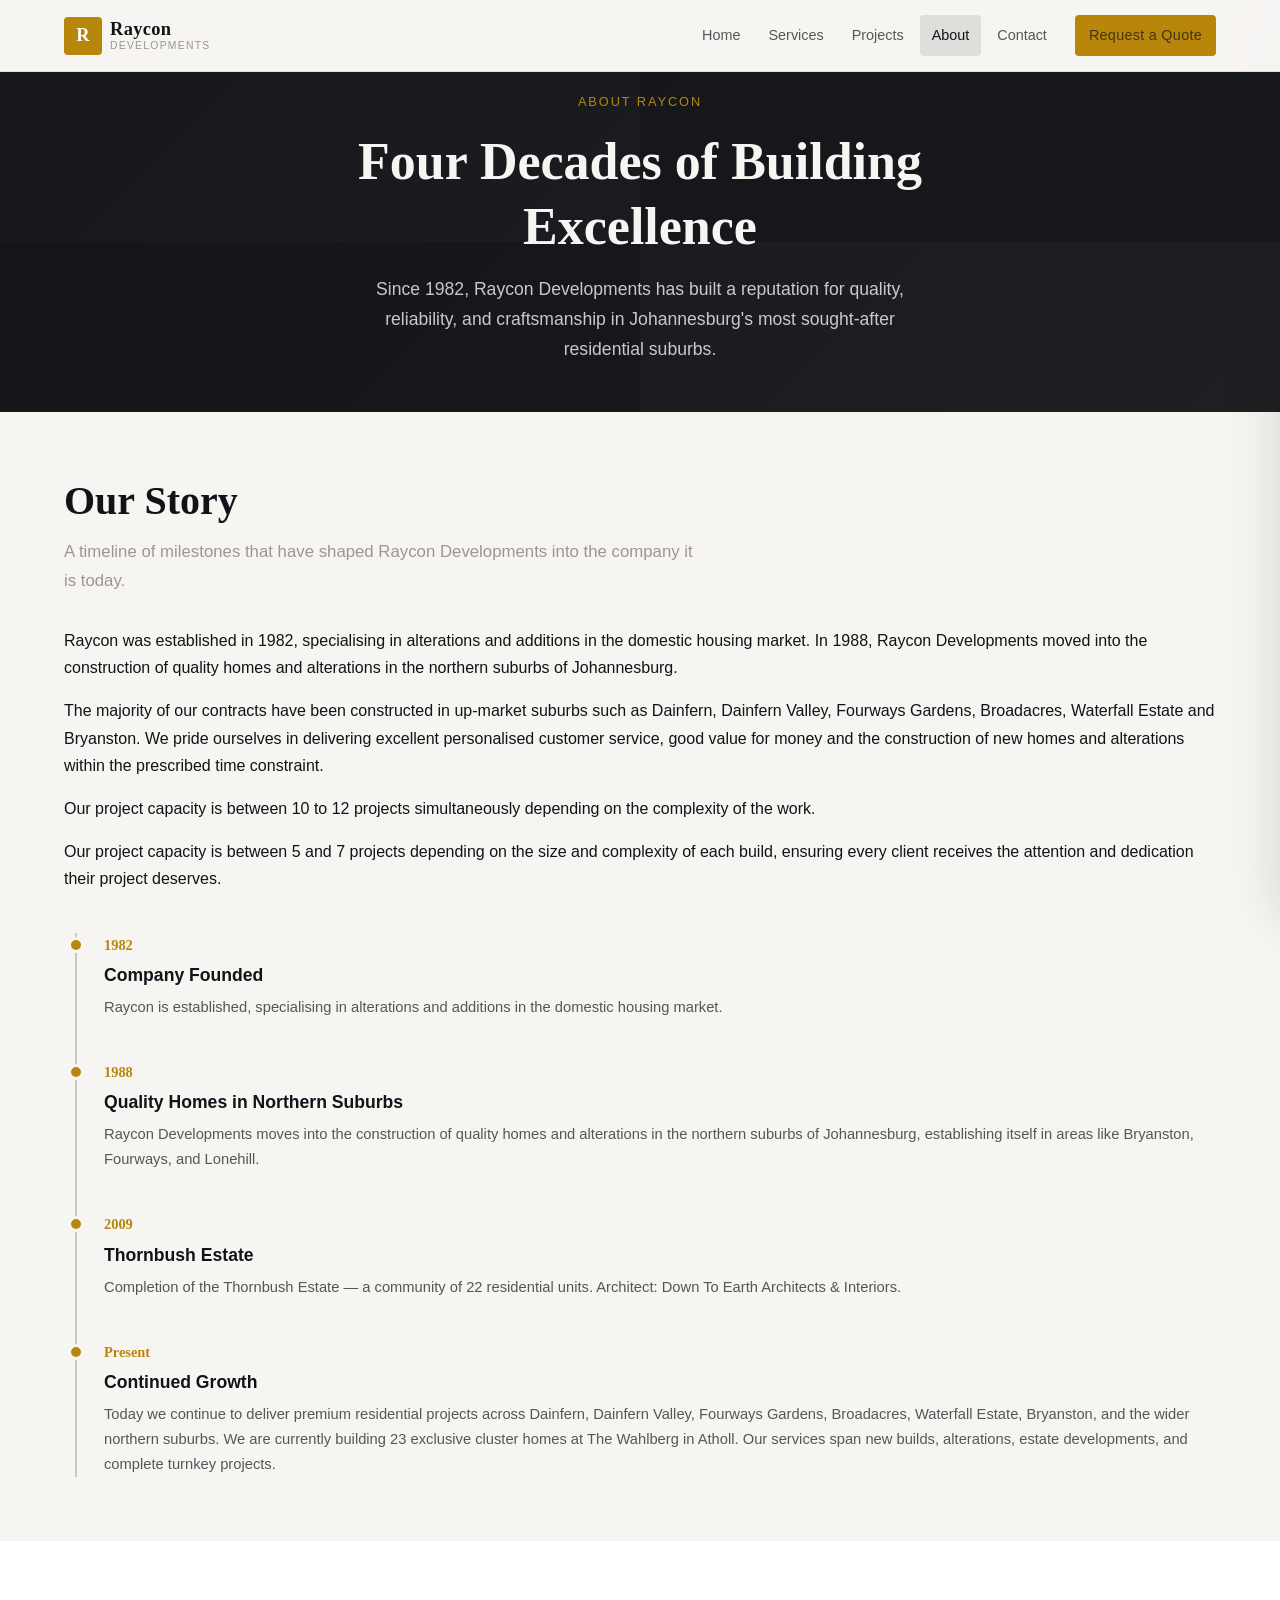
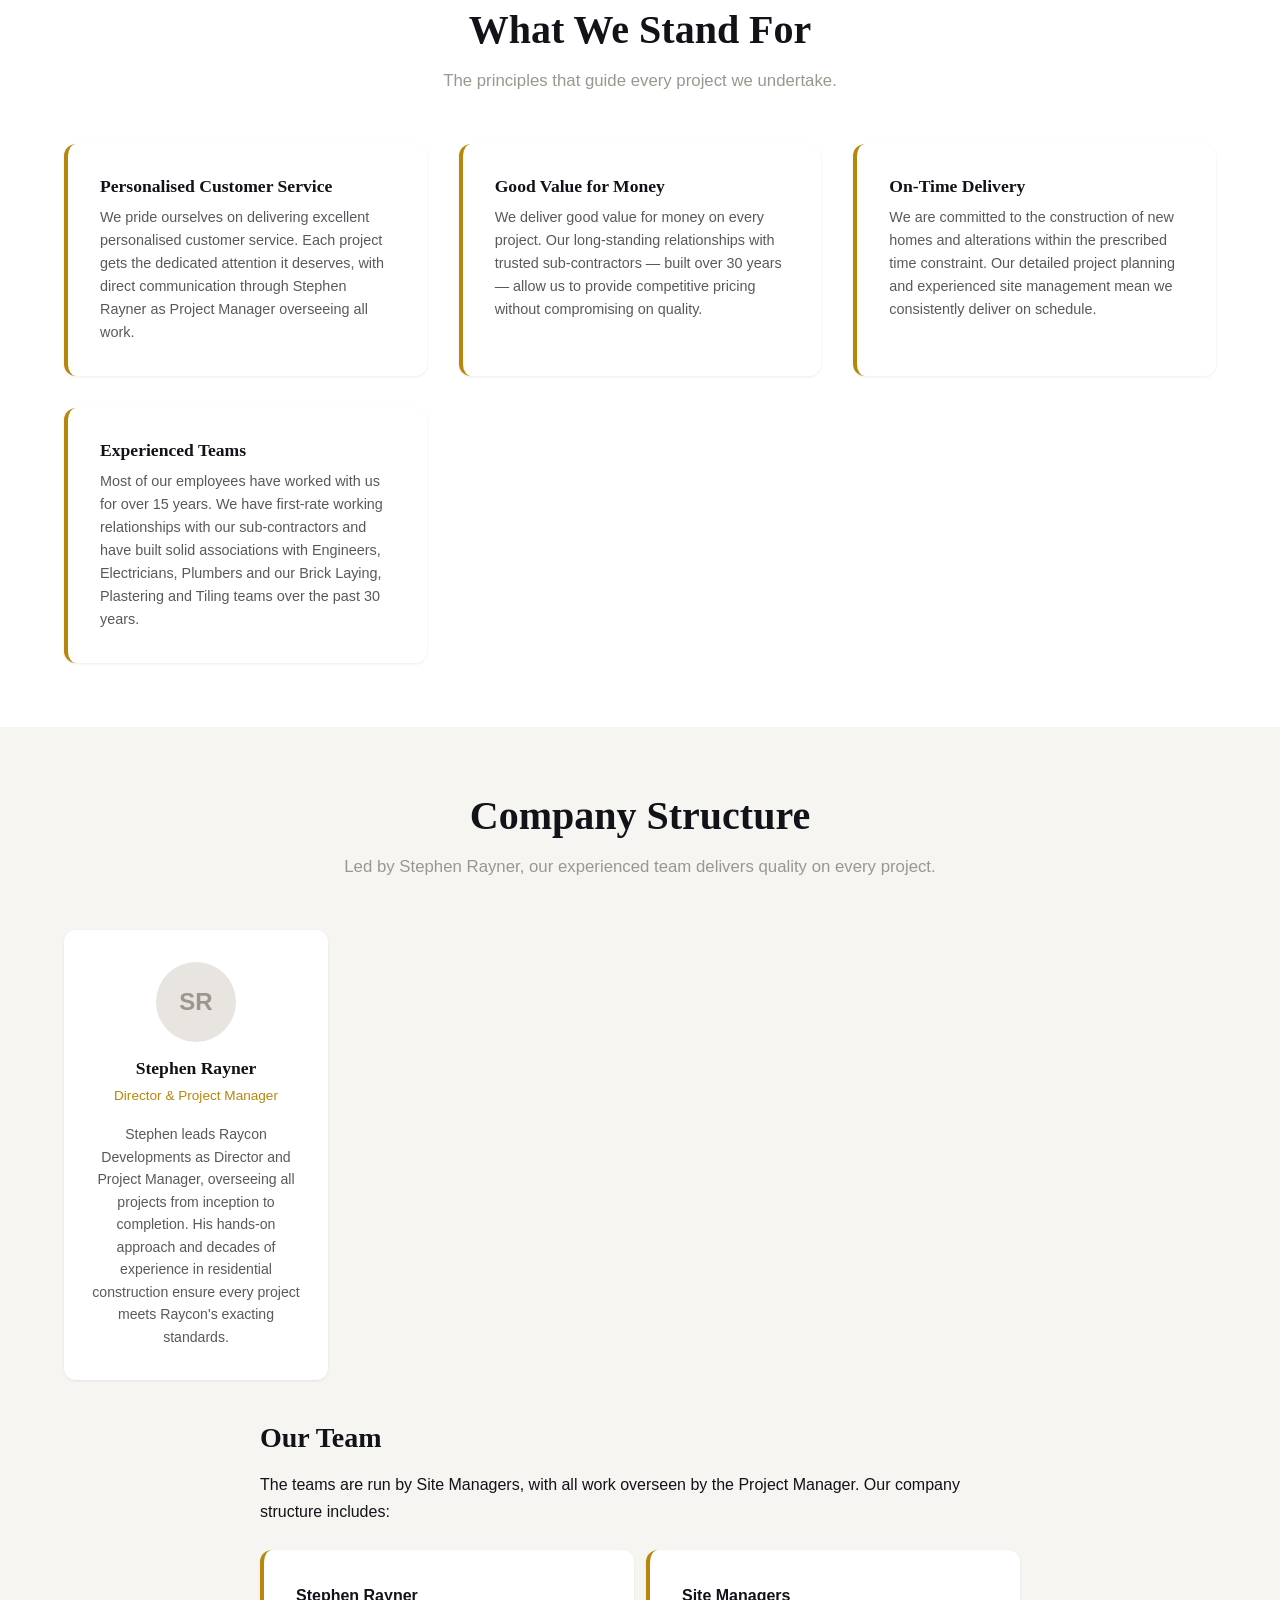
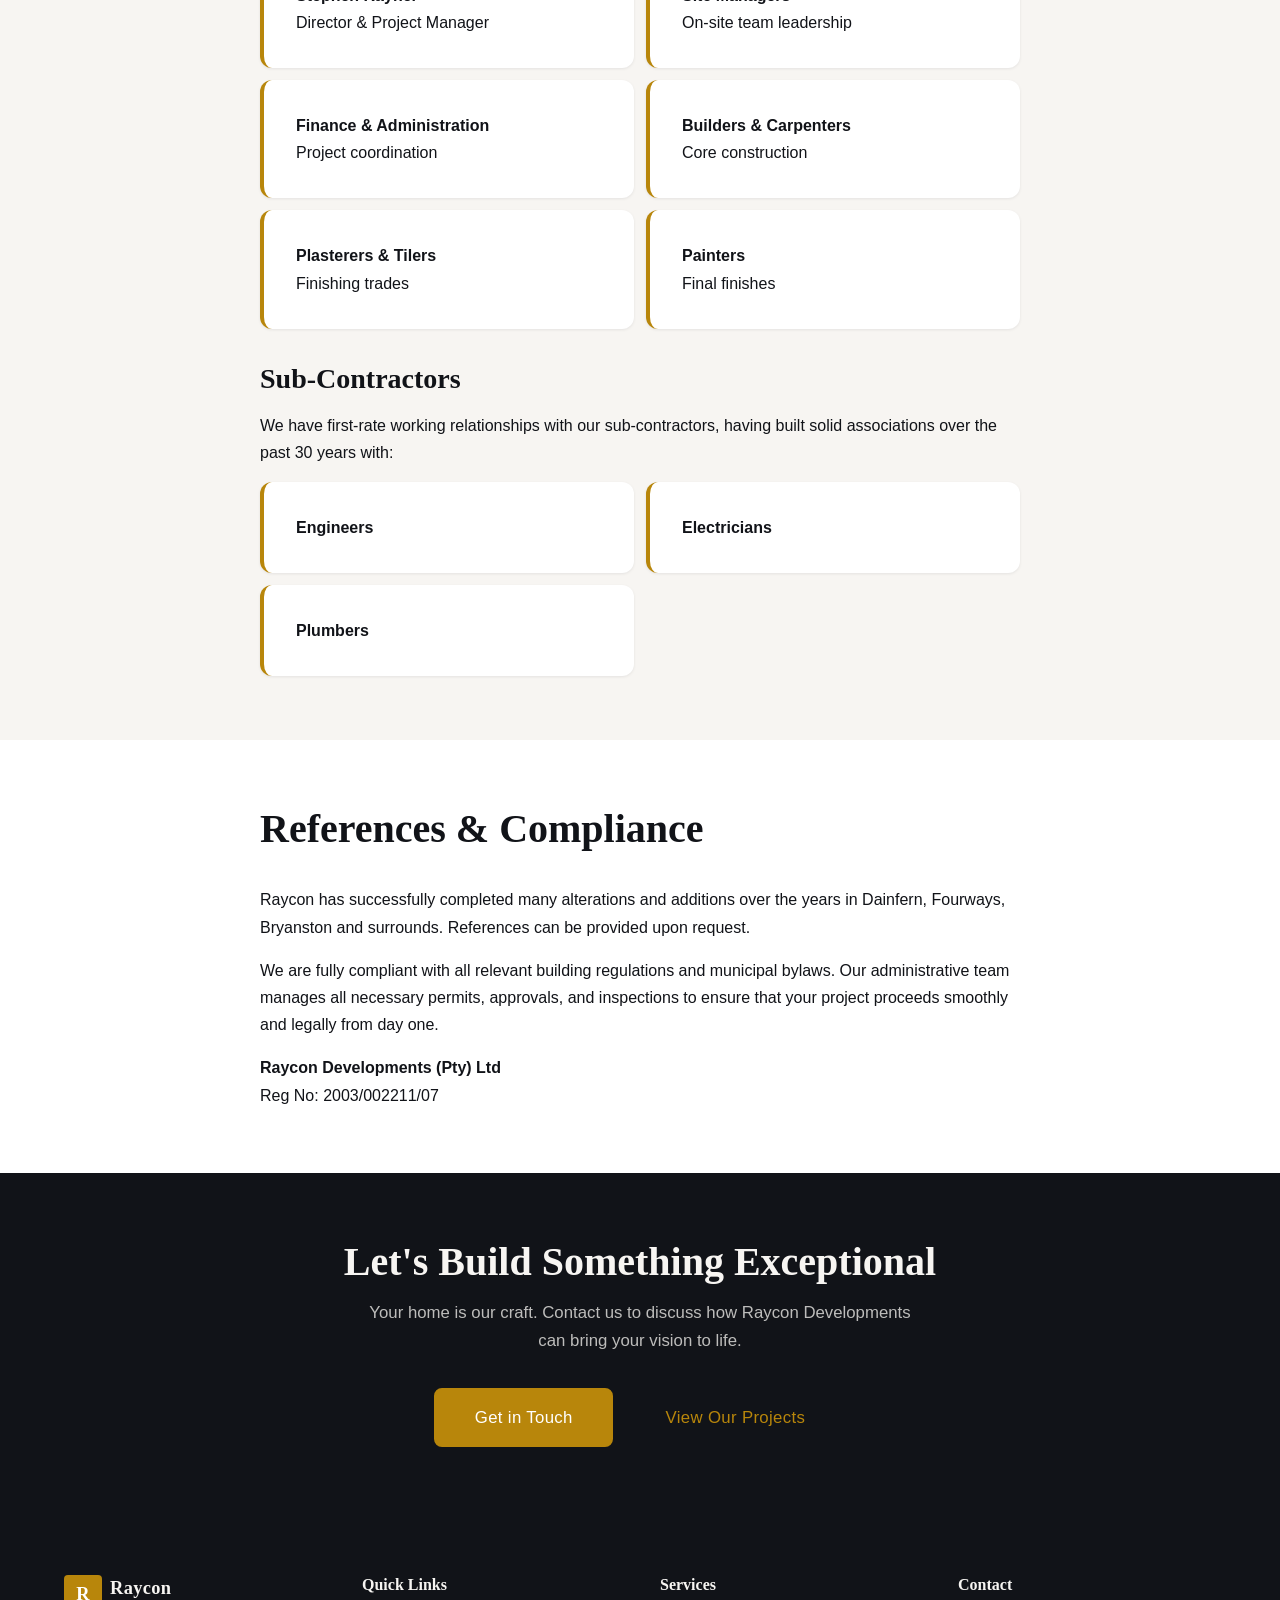
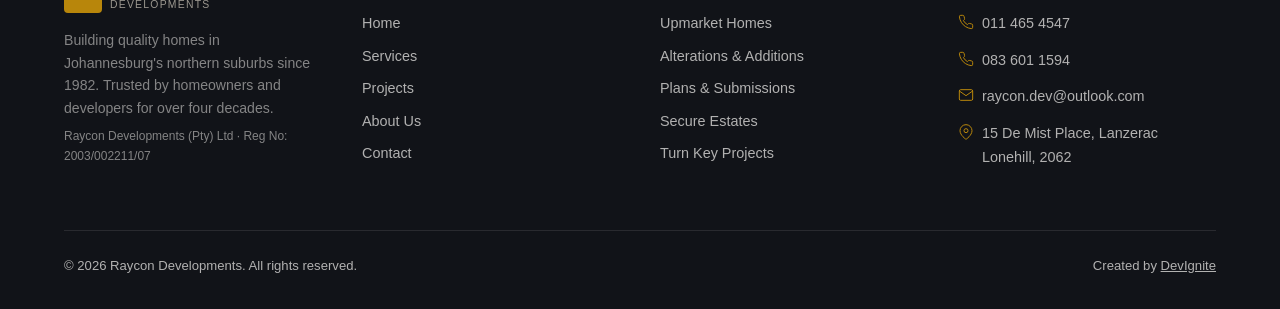
==== about.html @ d75012ca "Merge branch 'master' of https://github.com/DEVIGNITE-2025/Raycon-Construction" ====
<!DOCTYPE html>
<html lang="en">
<head>
  <meta charset="UTF-8">
  <meta name="viewport" content="width=device-width, initial-scale=1.0">
  <title>About Us — Raycon Developments</title>
  <meta name="description" content="Learn about Raycon Developments — premium residential builders established in 1982, delivering quality homes across Johannesburg's northern suburbs for over four decades.">

  <meta property="og:title" content="About Us — Raycon Developments">
  <meta property="og:description" content="Over 40 years of building quality homes in Johannesburg's northern suburbs.">
  <meta property="og:type" content="website">

  <link rel="icon" href="data:image/svg+xml,<svg xmlns='http://www.w3.org/2000/svg' viewBox='0 0 100 100'><rect rx='12' width='100' height='100' fill='%23B8860B'/><text x='50' y='68' font-size='55' font-family='Georgia' text-anchor='middle' fill='white'>R</text></svg>">
  <link rel="stylesheet" href="assets/css/styles.css">
</head>
<body>

  <!-- ========== NAVBAR ========== -->
  <header class="navbar" role="banner">
    <div class="container-wide navbar__inner">
      <a href="index.html" class="logo" aria-label="Raycon Developments — Home">
        <div class="logo__mark">R</div>
        <div class="logo__text">Raycon<span>Developments</span></div>
      </a>
      <nav class="nav-links" aria-label="Main navigation">
        <a href="index.html">Home</a>
        <a href="services.html">Services</a>
        <a href="projects.html">Projects</a>
        <a href="about.html">About</a>
        <a href="contact.html">Contact</a>
        <a href="contact.html" class="btn btn--primary btn--sm">Request a Quote</a>
      </nav>
      <button class="nav-toggle" aria-expanded="false" aria-controls="mobile-nav" aria-label="Open menu">
        <span class="nav-toggle__bar"></span>
        <span class="nav-toggle__bar"></span>
        <span class="nav-toggle__bar"></span>
      </button>
    </div>
  </header>

  <nav class="mobile-nav" id="mobile-nav" aria-label="Mobile navigation">
    <a href="index.html">Home</a>
    <a href="services.html">Services</a>
    <a href="projects.html">Projects</a>
    <a href="about.html">About</a>
    <a href="contact.html">Contact</a>
    <a href="contact.html" class="btn btn--primary">Request a Quote</a>
  </nav>
  <div class="nav-overlay" aria-hidden="true"></div>

  <main id="main-content">

    <!-- ========== HERO ========== -->
    <section class="hero hero--page">
      <div class="hero__bg" aria-hidden="true"></div>
      <div class="container hero__content">
        <span class="hero__eyebrow">About Raycon</span>
        <h1 class="hero__title">Four Decades of Building Excellence</h1>
        <p class="hero__text">Since 1982, Raycon Developments has built a reputation for quality, reliability, and craftsmanship in Johannesburg's most sought-after residential suburbs.</p>
      </div>
    </section>

    <!-- ========== OUR STORY ========== -->
    <section class="section" aria-labelledby="story-heading">
      <div class="container">
        <div style="display:grid;grid-template-columns:1fr;gap:var(--sp-8);align-items:start" class="story-grid">
          <div>
            <div class="section__header" style="text-align:left;margin:0 0 var(--sp-6)">
              <h2 id="story-heading">Our Story</h2>
              <p>A timeline of milestones that have shaped Raycon Developments into the company it is today.</p>
            </div>

            <p>Raycon was established in 1982, specialising in alterations and additions in the domestic housing market. In 1988, Raycon Developments moved into the construction of quality homes and alterations in the northern suburbs of Johannesburg.</p>

            <p>The majority of our contracts have been constructed in up-market suburbs such as Dainfern, Dainfern Valley, Fourways Gardens, Broadacres, Waterfall Estate and Bryanston. We pride ourselves in delivering excellent personalised customer service, good value for money and the construction of new homes and alterations within the prescribed time constraint.</p>

            <p>Our project capacity is between 10 to 12 projects simultaneously depending on the complexity of the work.</p>

            <p>Our project capacity is between 5 and 7 projects depending on the size and complexity of each build, ensuring every client receives the attention and dedication their project deserves.</p>

            <div class="timeline" style="margin-top:var(--sp-7)">
              <div class="timeline__item animate-on-scroll">
                <div class="timeline__dot"></div>
                <div class="timeline__year">1982</div>
                <div class="timeline__title">Company Founded</div>
                <div class="timeline__text">Raycon is established, specialising in alterations and additions in the domestic housing market.</div>
              </div>
              <div class="timeline__item animate-on-scroll">
                <div class="timeline__dot"></div>
                <div class="timeline__year">1988</div>
                <div class="timeline__title">Quality Homes in Northern Suburbs</div>
                <div class="timeline__text">Raycon Developments moves into the construction of quality homes and alterations in the northern suburbs of Johannesburg, establishing itself in areas like Bryanston, Fourways, and Lonehill.</div>
              </div>
              <div class="timeline__item animate-on-scroll">
                <div class="timeline__dot"></div>
                <div class="timeline__year">2009</div>
                <div class="timeline__title">Thornbush Estate</div>
                <div class="timeline__text">Completion of the Thornbush Estate — a community of 22 residential units. Architect: Down To Earth Architects & Interiors.</div>
              </div>
              <div class="timeline__item animate-on-scroll">
                <div class="timeline__dot"></div>
                <div class="timeline__year">Present</div>
                <div class="timeline__title">Continued Growth</div>
                <div class="timeline__text">Today we continue to deliver premium residential projects across Dainfern, Dainfern Valley, Fourways Gardens, Broadacres, Waterfall Estate, Bryanston, and the wider northern suburbs. We are currently building 23 exclusive cluster homes at The Wahlberg in Atholl. Our services span new builds, alterations, estate developments, and complete turnkey projects.</div>
              </div>
            </div>
          </div>
        </div>
      </div>
    </section>

    <!-- ========== VALUES ========== -->
    <section class="section section--alt" aria-labelledby="values-heading">
      <div class="container">
        <div class="section__header">
          <h2 id="values-heading">What We Stand For</h2>
          <p>The principles that guide every project we undertake.</p>
        </div>
        <div class="grid grid--2">
          <div class="value-card animate-on-scroll">
            <h3 class="value-card__title">Personalised Customer Service</h3>
            <p class="value-card__text">We pride ourselves on delivering excellent personalised customer service. Each project gets the dedicated attention it deserves, with direct communication through Stephen Rayner as Project Manager overseeing all work.</p>
          </div>
          <div class="value-card animate-on-scroll">
            <h3 class="value-card__title">Good Value for Money</h3>
            <p class="value-card__text">We deliver good value for money on every project. Our long-standing relationships with trusted sub-contractors — built over 30 years — allow us to provide competitive pricing without compromising on quality.</p>
          </div>
          <div class="value-card animate-on-scroll">
            <h3 class="value-card__title">On-Time Delivery</h3>
            <p class="value-card__text">We are committed to the construction of new homes and alterations within the prescribed time constraint. Our detailed project planning and experienced site management mean we consistently deliver on schedule.</p>
          </div>
          <div class="value-card animate-on-scroll">
            <h3 class="value-card__title">Experienced Teams</h3>
            <p class="value-card__text">Most of our employees have worked with us for over 15 years. We have first-rate working relationships with our sub-contractors and have built solid associations with Engineers, Electricians, Plumbers and our Brick Laying, Plastering and Tiling teams over the past 30 years.</p>
          </div>
        </div>
      </div>
    </section>

    <!-- ========== TEAM & COMPANY STRUCTURE ========== -->
    <section class="section" aria-labelledby="team-heading">
      <div class="container">
        <div class="section__header">
          <h2 id="team-heading">Company Structure</h2>
          <p>Led by Stephen Rayner, our experienced team delivers quality on every project.</p>
        </div>
        <div class="grid grid--4" id="team-grid"></div>
        <div style="max-width:760px;margin:var(--sp-7) auto 0;">
          <h3 class="mb-4">Our Team</h3>
          <p>The teams are run by Site Managers, with all work overseen by the Project Manager. Our company structure includes:</p>
          <div class="grid grid--3" style="margin-top:var(--sp-5);gap:var(--sp-3)">
            <div class="value-card"><strong>Stephen Rayner</strong><br>Director & Project Manager</div>
            <div class="value-card"><strong>Site Managers</strong><br>On-site team leadership</div>
            <div class="value-card"><strong>Finance & Administration</strong><br>Project coordination</div>
            <div class="value-card"><strong>Builders & Carpenters</strong><br>Core construction</div>
            <div class="value-card"><strong>Plasterers & Tilers</strong><br>Finishing trades</div>
            <div class="value-card"><strong>Painters</strong><br>Final finishes</div>
          </div>
          <h3 class="mb-4" style="margin-top:var(--sp-6)">Sub-Contractors</h3>
          <p>We have first-rate working relationships with our sub-contractors, having built solid associations over the past 30 years with:</p>
          <div class="grid grid--3" style="margin-top:var(--sp-4);gap:var(--sp-3)">
            <div class="value-card"><strong>Engineers</strong></div>
            <div class="value-card"><strong>Electricians</strong></div>
            <div class="value-card"><strong>Plumbers</strong></div>
          </div>
        </div>
      </div>
    </section>

    <!-- ========== COMPLIANCE ========== -->
    <section class="section section--alt" aria-labelledby="safety-heading">
      <div class="container">
        <div style="max-width:760px;margin:0 auto">
          <h2 id="safety-heading" class="mb-6">References & Compliance</h2>
          <p>Raycon has successfully completed many alterations and additions over the years in Dainfern, Fourways, Bryanston and surrounds. References can be provided upon request.</p>
          <p>We are fully compliant with all relevant building regulations and municipal bylaws. Our administrative team manages all necessary permits, approvals, and inspections to ensure that your project proceeds smoothly and legally from day one.</p>
          <p style="margin-top:var(--sp-4)"><strong>Raycon Developments (Pty) Ltd</strong><br>Reg No: 2003/002211/07</p>
        </div>
      </div>
    </section>

    <!-- ========== CTA ========== -->
    <section class="cta-banner">
      <div class="container">
        <h2>Let's Build Something Exceptional</h2>
        <p>Your home is our craft. Contact us to discuss how Raycon Developments can bring your vision to life.</p>
        <div class="btn-group" style="justify-content:center">
          <a href="contact.html" class="btn btn--primary btn--lg">Get in Touch</a>
          <a href="projects.html" class="btn btn--ghost text-white btn--lg">View Our Projects</a>
        </div>
      </div>
    </section>

  </main>

  <!-- ========== FOOTER ========== -->
  <footer class="footer" role="contentinfo">
    <div class="container">
      <div class="footer__grid">
        <div>
          <a href="index.html" class="logo" style="margin-bottom:var(--sp-4)">
            <div class="logo__mark">R</div>
            <div class="logo__text" style="color:var(--clr-offwhite)">Raycon<span>Developments</span></div>
          </a>
          <p class="footer__credibility">Building quality homes in Johannesburg's northern suburbs since 1982. Trusted by homeowners and developers for over four decades.</p>
          <p class="footer__credibility" style="font-size:.75rem;margin-top:var(--sp-2)">Raycon Developments (Pty) Ltd · Reg No: 2003/002211/07</p>
        </div>
        <div>
          <h4>Quick Links</h4>
          <div class="footer__links">
            <a href="index.html">Home</a>
            <a href="services.html">Services</a>
            <a href="projects.html">Projects</a>
            <a href="about.html">About Us</a>
            <a href="contact.html">Contact</a>
          </div>
        </div>
        <div>
          <h4>Services</h4>
          <div class="footer__links">
            <a href="services.html">Upmarket Homes</a>
            <a href="services.html">Alterations & Additions</a>
            <a href="services.html">Plans & Submissions</a>
            <a href="services.html">Secure Estates</a>
            <a href="services.html">Turn Key Projects</a>
          </div>
        </div>
        <div>
          <h4>Contact</h4>
          <div class="footer__contact-item">
            <svg viewBox="0 0 24 24" fill="none" stroke="currentColor" stroke-width="1.5"><path d="M22 16.92v3a2 2 0 0 1-2.18 2 19.79 19.79 0 0 1-8.63-3.07 19.5 19.5 0 0 1-6-6 19.79 19.79 0 0 1-3.07-8.67A2 2 0 0 1 4.11 2h3a2 2 0 0 1 2 1.72c.127.96.361 1.903.7 2.81a2 2 0 0 1-.45 2.11L8.09 9.91a16 16 0 0 0 6 6l1.27-1.27a2 2 0 0 1 2.11-.45c.907.339 1.85.573 2.81.7A2 2 0 0 1 22 16.92z"/></svg>
            <span><a href="tel:0114654547">011 465 4547</a></span>
          </div>
          <div class="footer__contact-item">
            <svg viewBox="0 0 24 24" fill="none" stroke="currentColor" stroke-width="1.5"><path d="M22 16.92v3a2 2 0 0 1-2.18 2 19.79 19.79 0 0 1-8.63-3.07 19.5 19.5 0 0 1-6-6 19.79 19.79 0 0 1-3.07-8.67A2 2 0 0 1 4.11 2h3a2 2 0 0 1 2 1.72c.127.96.361 1.903.7 2.81a2 2 0 0 1-.45 2.11L8.09 9.91a16 16 0 0 0 6 6l1.27-1.27a2 2 0 0 1 2.11-.45c.907.339 1.85.573 2.81.7A2 2 0 0 1 22 16.92z"/></svg>
            <span><a href="tel:0836011594">083 601 1594</a></span>
          </div>
          <div class="footer__contact-item">
            <svg viewBox="0 0 24 24" fill="none" stroke="currentColor" stroke-width="1.5"><rect x="2" y="4" width="20" height="16" rx="2"/><polyline points="22,6 12,13 2,6"/></svg>
            <span><a href="mailto:raycon.dev@outlook.com">raycon.dev@outlook.com</a></span>
          </div>
          <div class="footer__contact-item">
            <svg viewBox="0 0 24 24" fill="none" stroke="currentColor" stroke-width="1.5"><path d="M21 10c0 7-9 13-9 13s-9-6-9-13a9 9 0 0 1 18 0z"/><circle cx="12" cy="10" r="3"/></svg>
            <span>15 De Mist Place, Lanzerac<br>Lonehill, 2062</span>
          </div>
        </div>
      </div>
      <div class="footer__bar">
        <span>&copy; 2026 Raycon Developments. All rights reserved.</span>
        <span>Created by <a href="https://devignite.co.za" target="_blank" rel="noopener noreferrer" style="color:inherit;text-decoration:underline">DevIgnite</a></span>
      </div>
    </div>
  </footer>

  <button class="back-to-top" aria-label="Back to top">
    <svg viewBox="0 0 24 24" fill="none" stroke="currentColor" stroke-width="2" stroke-linecap="round" stroke-linejoin="round"><polyline points="18 15 12 9 6 15"/></svg>
  </button>

  <script src="assets/js/data.js"></script>
  <script src="assets/js/main.js"></script>
  <script>
    renderTeam('team-grid');
  </script>

</body>
</html>
---- assets/css/styles.css ----
/* ============================================================
   Raycon Developments — Global Stylesheet
   Premium residential construction · Est. 1982
   ============================================================ */

/* ---------- CSS Custom Properties ---------- */
:root {
  /* Brand colours */
  --clr-charcoal:    #111318;
  --clr-charcoal-90: rgba(17, 19, 24, .9);
  --clr-charcoal-70: rgba(17, 19, 24, .7);
  --clr-charcoal-50: rgba(17, 19, 24, .5);
  --clr-charcoal-20: rgba(17, 19, 24, .2);
  --clr-charcoal-10: rgba(17, 19, 24, .1);
  --clr-offwhite:    #F7F5F2;
  --clr-white:       #FFFFFF;
  --clr-accent:      #B8860B;          /* muted gold */
  --clr-accent-light:#D4A843;
  --clr-copper:      #C47A3B;
  --clr-green:       #2E4A3E;          /* deep green */
  --clr-green-light: #3A5F4F;
  --clr-light-grey:  #E8E5E0;
  --clr-mid-grey:    #9B978F;
  --clr-danger:      #C0392B;
  --clr-success:     #27AE60;

  /* Typography */
  --ff-heading: 'Georgia', 'Times New Roman', serif;
  --ff-body:    'Segoe UI', 'Helvetica Neue', Arial, sans-serif;
  --fw-normal:  400;
  --fw-medium:  500;
  --fw-bold:    700;

  /* Spacing scale (4-px base) */
  --sp-1: .25rem;  /* 4 */
  --sp-2: .5rem;   /* 8 */
  --sp-3: .75rem;  /* 12 */
  --sp-4: 1rem;    /* 16 */
  --sp-5: 1.5rem;  /* 24 */
  --sp-6: 2rem;    /* 32 */
  --sp-7: 2.5rem;  /* 40 */
  --sp-8: 3rem;    /* 48 */
  --sp-9: 4rem;    /* 64 */
  --sp-10: 5rem;   /* 80 */
  --sp-11: 6rem;   /* 96 */

  /* Radius */
  --radius-sm: 4px;
  --radius-md: 8px;
  --radius-lg: 12px;
  --radius-xl: 20px;
  --radius-full: 9999px;

  /* Shadows */
  --shadow-sm:  0 1px 3px rgba(17,19,24,.08);
  --shadow-md:  0 4px 12px rgba(17,19,24,.1);
  --shadow-lg:  0 8px 30px rgba(17,19,24,.12);
  --shadow-xl:  0 16px 50px rgba(17,19,24,.15);

  /* Transitions */
  --ease-out: cubic-bezier(.25,.46,.45,.94);
  --transition-fast: .2s var(--ease-out);
  --transition-base: .35s var(--ease-out);
  --transition-slow: .5s var(--ease-out);

  /* Layout */
  --container-max: 1200px;
  --container-wide: 1400px;
  --nav-height: 72px;
}

/* ---------- Reset & Base ---------- */
*,
*::before,
*::after { box-sizing: border-box; margin: 0; padding: 0; }

html {
  scroll-behavior: smooth;
  -webkit-text-size-adjust: 100%;
}

body {
  font-family: var(--ff-body);
  font-weight: var(--fw-normal);
  font-size: 1rem;
  line-height: 1.7;
  color: var(--clr-charcoal);
  background: var(--clr-offwhite);
  -webkit-font-smoothing: antialiased;
  -moz-osx-font-smoothing: grayscale;
}

img, svg { display: block; max-width: 100%; height: auto; }

a {
  color: var(--clr-accent);
  text-decoration: none;
  transition: color var(--transition-fast);
}
a:hover { color: var(--clr-copper); }

ul, ol { list-style: none; }

h1, h2, h3, h4, h5, h6 {
  font-family: var(--ff-heading);
  font-weight: var(--fw-bold);
  line-height: 1.25;
  color: var(--clr-charcoal);
}

h1 { font-size: clamp(2rem, 5vw, 3.25rem); }
h2 { font-size: clamp(1.6rem, 4vw, 2.5rem); }
h3 { font-size: clamp(1.25rem, 3vw, 1.75rem); }
h4 { font-size: 1.15rem; }

p + p { margin-top: var(--sp-4); }

::selection {
  background: var(--clr-accent);
  color: var(--clr-white);
}

/* Focus styles */
:focus-visible {
  outline: 2px solid var(--clr-accent);
  outline-offset: 3px;
}

/* Reduced motion */
@media (prefers-reduced-motion: reduce) {
  *, *::before, *::after {
    animation-duration: 0.01ms !important;
    animation-iteration-count: 1 !important;
    transition-duration: 0.01ms !important;
    scroll-behavior: auto !important;
  }
}

/* ---------- Utility ---------- */
.container     { width: 90%; max-width: var(--container-max); margin-inline: auto; }
.container-wide{ width: 90%; max-width: var(--container-wide); margin-inline: auto; }
.sr-only       { position: absolute; width: 1px; height: 1px; padding: 0;
                 margin: -1px; overflow: hidden; clip: rect(0,0,0,0);
                 white-space: nowrap; border: 0; }

.text-center   { text-align: center; }
.text-accent   { color: var(--clr-accent); }
.text-muted    { color: var(--clr-mid-grey); }
.text-white    { color: var(--clr-white); }

.mt-0 { margin-top: 0; }
.mt-4 { margin-top: var(--sp-4); }
.mt-5 { margin-top: var(--sp-5); }
.mt-6 { margin-top: var(--sp-6); }
.mt-8 { margin-top: var(--sp-8); }
.mb-4 { margin-bottom: var(--sp-4); }
.mb-6 { margin-bottom: var(--sp-6); }
.mb-8 { margin-bottom: var(--sp-8); }

.section {
  padding: var(--sp-9) 0;
}
.section--dark {
  background: var(--clr-charcoal);
  color: var(--clr-offwhite);
}
.section--dark h2,
.section--dark h3,
.section--dark h4 { color: var(--clr-offwhite); }

.section--alt {
  background: var(--clr-white);
}

.section__header {
  text-align: center;
  max-width: 640px;
  margin: 0 auto var(--sp-8);
}
.section__header p {
  margin-top: var(--sp-3);
  color: var(--clr-mid-grey);
  font-size: 1.05rem;
}

/* ---------- Grid ---------- */
.grid {
  display: grid;
  gap: var(--sp-6);
}
.grid--2 { grid-template-columns: repeat(auto-fill, minmax(min(100%, 320px), 1fr)); }
.grid--3 { grid-template-columns: repeat(auto-fill, minmax(min(100%, 300px), 1fr)); }
.grid--4 { grid-template-columns: repeat(auto-fill, minmax(min(100%, 250px), 1fr)); }

/* ---------- Buttons ---------- */
.btn {
  display: inline-flex;
  align-items: center;
  justify-content: center;
  gap: var(--sp-2);
  padding: .8rem 1.8rem;
  font-family: var(--ff-body);
  font-size: .95rem;
  font-weight: var(--fw-medium);
  letter-spacing: .02em;
  border: 2px solid transparent;
  border-radius: var(--radius-md);
  cursor: pointer;
  transition: all var(--transition-fast);
  text-decoration: none;
  line-height: 1.4;
  white-space: nowrap;
}
.btn:focus-visible {
  outline: 2px solid var(--clr-accent);
  outline-offset: 3px;
}

.btn--primary {
  background: var(--clr-accent);
  color: var(--clr-white);
  border-color: var(--clr-accent);
}
.btn--primary:hover {
  background: var(--clr-copper);
  border-color: var(--clr-copper);
  color: var(--clr-white);
  transform: translateY(-1px);
  box-shadow: var(--shadow-md);
}

.btn--secondary {
  background: transparent;
  color: var(--clr-charcoal);
  border-color: var(--clr-charcoal);
}
.btn--secondary:hover {
  background: var(--clr-charcoal);
  color: var(--clr-offwhite);
  transform: translateY(-1px);
}

.btn--ghost {
  background: transparent;
  color: var(--clr-accent);
  border-color: transparent;
  padding-inline: var(--sp-3);
}
.btn--ghost:hover {
  color: var(--clr-copper);
  background: var(--clr-charcoal-10);
}

.btn--white {
  background: var(--clr-white);
  color: var(--clr-charcoal);
  border-color: var(--clr-white);
}
.btn--white:hover {
  background: var(--clr-offwhite);
  border-color: var(--clr-offwhite);
  transform: translateY(-1px);
  box-shadow: var(--shadow-md);
}

.btn--sm { padding: .55rem 1.2rem; font-size: .85rem; }
.btn--lg { padding: 1rem 2.4rem; font-size: 1.05rem; }

.btn-group {
  display: flex;
  flex-wrap: wrap;
  gap: var(--sp-3);
}

/* ---------- Chip / Tag ---------- */
.chip {
  display: inline-block;
  padding: .2rem .7rem;
  font-size: .75rem;
  font-weight: var(--fw-medium);
  letter-spacing: .03em;
  text-transform: uppercase;
  border-radius: var(--radius-full);
  background: var(--clr-charcoal-10);
  color: var(--clr-charcoal-70);
}
.chip--accent {
  background: rgba(184,134,11,.12);
  color: var(--clr-accent);
}

/* ---------- Cards ---------- */
.card {
  background: var(--clr-white);
  border-radius: var(--radius-lg);
  overflow: hidden;
  box-shadow: var(--shadow-sm);
  transition: transform var(--transition-base), box-shadow var(--transition-base);
}
.card:hover {
  transform: translateY(-4px);
  box-shadow: var(--shadow-lg);
}
.card__img {
  width: 100%;
  aspect-ratio: 16 / 10;
  object-fit: cover;
  background: var(--clr-light-grey);
}
.card__body {
  padding: var(--sp-5);
}
.card__title {
  font-size: 1.15rem;
  margin-bottom: var(--sp-2);
}
.card__text {
  font-size: .92rem;
  color: var(--clr-charcoal-70);
  line-height: 1.6;
}
.card__meta {
  display: flex;
  flex-wrap: wrap;
  gap: var(--sp-2);
  margin-top: var(--sp-3);
}
.card__link {
  display: inline-flex;
  align-items: center;
  gap: .3rem;
  margin-top: var(--sp-4);
  font-weight: var(--fw-medium);
  font-size: .9rem;
  color: var(--clr-accent);
}
.card__link:hover { color: var(--clr-copper); }
.card__link::after { content: '→'; transition: transform var(--transition-fast); }
.card__link:hover::after { transform: translateX(4px); }

/* Service card variant */
.service-card {
  text-align: center;
  padding: var(--sp-6) var(--sp-5);
  background: var(--clr-white);
  border-radius: var(--radius-lg);
  box-shadow: var(--shadow-sm);
  transition: transform var(--transition-base), box-shadow var(--transition-base);
}
.service-card:hover {
  transform: translateY(-4px);
  box-shadow: var(--shadow-lg);
}
.service-card__icon {
  width: 56px;
  height: 56px;
  margin: 0 auto var(--sp-4);
  display: flex;
  align-items: center;
  justify-content: center;
  border-radius: var(--radius-md);
  background: rgba(184,134,11,.1);
  color: var(--clr-accent);
}
.service-card__icon svg { width: 28px; height: 28px; }
.service-card__title {
  font-size: 1.1rem;
  margin-bottom: var(--sp-2);
}
.service-card__text {
  font-size: .9rem;
  color: var(--clr-charcoal-70);
  line-height: 1.6;
}

/* ---------- NAVBAR ---------- */
.navbar {
  position: fixed;
  top: 0; left: 0; right: 0;
  z-index: 1000;
  height: var(--nav-height);
  background: rgba(247,245,242,.92);
  backdrop-filter: blur(12px);
  -webkit-backdrop-filter: blur(12px);
  border-bottom: 1px solid var(--clr-charcoal-10);
  transition: background var(--transition-fast), box-shadow var(--transition-fast);
}
.navbar.scrolled {
  background: rgba(247,245,242,.98);
  box-shadow: var(--shadow-sm);
}
.navbar__inner {
  display: flex;
  align-items: center;
  justify-content: space-between;
  height: 100%;
}

/* Logo / Wordmark */
.logo {
  display: flex;
  align-items: center;
  gap: var(--sp-2);
  text-decoration: none;
  color: var(--clr-charcoal);
}
.logo__mark {
  width: 38px;
  height: 38px;
  border-radius: var(--radius-sm);
  background: var(--clr-accent);
  color: var(--clr-white);
  display: flex;
  align-items: center;
  justify-content: center;
  font-family: var(--ff-heading);
  font-weight: var(--fw-bold);
  font-size: 1.15rem;
  line-height: 1;
}
.logo__text {
  font-family: var(--ff-heading);
  font-size: 1.15rem;
  font-weight: var(--fw-bold);
  letter-spacing: .02em;
  line-height: 1.2;
}
.logo__text span {
  display: block;
  font-size: .65rem;
  font-weight: var(--fw-normal);
  font-family: var(--ff-body);
  letter-spacing: .12em;
  text-transform: uppercase;
  color: var(--clr-mid-grey);
}

/* Desktop nav */
.nav-links {
  display: flex;
  align-items: center;
  gap: var(--sp-1);
}
.nav-links a {
  padding: var(--sp-2) var(--sp-3);
  font-size: .9rem;
  font-weight: var(--fw-medium);
  color: var(--clr-charcoal-70);
  border-radius: var(--radius-sm);
  transition: color var(--transition-fast), background var(--transition-fast);
}
.nav-links a:hover,
.nav-links a.active {
  color: var(--clr-charcoal);
  background: var(--clr-charcoal-10);
}
.nav-links .btn {
  margin-left: var(--sp-3);
}

/* Dropdown */
.nav-dropdown {
  position: relative;
}
.nav-dropdown__toggle {
  display: flex;
  align-items: center;
  gap: .3rem;
  background: none;
  border: none;
  font: inherit;
  cursor: pointer;
  padding: var(--sp-2) var(--sp-3);
  font-size: .9rem;
  font-weight: var(--fw-medium);
  color: var(--clr-charcoal-70);
  border-radius: var(--radius-sm);
  transition: color var(--transition-fast), background var(--transition-fast);
}
.nav-dropdown__toggle:hover {
  color: var(--clr-charcoal);
  background: var(--clr-charcoal-10);
}
.nav-dropdown__toggle svg {
  width: 14px; height: 14px;
  transition: transform var(--transition-fast);
}
.nav-dropdown[aria-expanded="true"] .nav-dropdown__toggle svg {
  transform: rotate(180deg);
}
.nav-dropdown__menu {
  position: absolute;
  top: calc(100% + 6px);
  left: 50%;
  transform: translateX(-50%) translateY(4px);
  min-width: 210px;
  background: var(--clr-white);
  border-radius: var(--radius-md);
  box-shadow: var(--shadow-lg);
  padding: var(--sp-2);
  opacity: 0;
  visibility: hidden;
  transition: opacity var(--transition-fast), transform var(--transition-fast);
}
.nav-dropdown[aria-expanded="true"] .nav-dropdown__menu {
  opacity: 1;
  visibility: visible;
  transform: translateX(-50%) translateY(0);
}
.nav-dropdown__menu a {
  display: block;
  padding: var(--sp-2) var(--sp-3);
  font-size: .88rem;
  border-radius: var(--radius-sm);
}

/* Mobile hamburger */
.nav-toggle {
  display: none;
  background: none;
  border: none;
  cursor: pointer;
  width: 40px;
  height: 40px;
  position: relative;
  z-index: 1001;
}
.nav-toggle__bar {
  display: block;
  width: 24px;
  height: 2px;
  background: var(--clr-charcoal);
  border-radius: 2px;
  margin: 5px auto;
  transition: transform var(--transition-fast), opacity var(--transition-fast);
}
.nav-toggle[aria-expanded="true"] .nav-toggle__bar:nth-child(1) {
  transform: translateY(7px) rotate(45deg);
}
.nav-toggle[aria-expanded="true"] .nav-toggle__bar:nth-child(2) {
  opacity: 0;
}
.nav-toggle[aria-expanded="true"] .nav-toggle__bar:nth-child(3) {
  transform: translateY(-7px) rotate(-45deg);
}

/* Mobile drawer */
.mobile-nav {
  position: fixed;
  top: 0; right: 0;
  width: min(320px, 85vw);
  height: 100vh;
  background: var(--clr-white);
  box-shadow: var(--shadow-xl);
  padding: calc(var(--nav-height) + var(--sp-5)) var(--sp-5) var(--sp-5);
  transform: translateX(100%);
  transition: transform var(--transition-base);
  z-index: 999;
  overflow-y: auto;
}
.mobile-nav.open { transform: translateX(0); }
.mobile-nav a,
.mobile-nav button:not(.btn) {
  display: block;
  width: 100%;
  text-align: left;
  padding: var(--sp-3) var(--sp-2);
  font-size: 1rem;
  font-weight: var(--fw-medium);
  color: var(--clr-charcoal-70);
  border: none;
  background: none;
  cursor: pointer;
  border-radius: var(--radius-sm);
  transition: background var(--transition-fast);
}
.mobile-nav a:hover,
.mobile-nav button:not(.btn):hover {
  background: var(--clr-charcoal-10);
  color: var(--clr-charcoal);
}
.mobile-nav .btn { margin-top: var(--sp-4); width: 100%; }
.mobile-nav__sub {
  padding-left: var(--sp-4);
  display: none;
}
.mobile-nav__sub.open { display: block; }

.nav-overlay {
  position: fixed;
  inset: 0;
  background: rgba(17,19,24,.4);
  z-index: 998;
  opacity: 0;
  visibility: hidden;
  transition: opacity var(--transition-base);
}
.nav-overlay.open { opacity: 1; visibility: visible; }

@media (max-width: 900px) {
  .nav-links { display: none; }
  .nav-toggle { display: block; }
}

/* ---------- HERO ---------- */
.hero {
  position: relative;
  min-height: max(520px, 75vh);
  display: flex;
  align-items: center;
  background: var(--clr-charcoal);
  color: var(--clr-offwhite);
  overflow: hidden;
  margin-top: var(--nav-height);
}
.hero__bg {
  position: absolute;
  inset: 0;
  background:
    linear-gradient(135deg, rgba(17,19,24,.85), rgba(17,19,24,.6)),
    url('data:image/svg+xml,<svg xmlns="http://www.w3.org/2000/svg" width="600" height="600"><rect fill="%23222" width="600" height="600"/><g fill="%23333"><rect x="0" y="0" width="300" height="300"/><rect x="300" y="300" width="300" height="300"/></g></svg>');
  background-size: cover;
  background-position: center;
}
.hero__content {
  position: relative;
  z-index: 1;
  max-width: 680px;
}
.hero__eyebrow {
  display: inline-block;
  font-size: .8rem;
  font-weight: var(--fw-medium);
  letter-spacing: .15em;
  text-transform: uppercase;
  color: var(--clr-accent);
  margin-bottom: var(--sp-4);
}
.hero__title {
  color: var(--clr-offwhite);
  margin-bottom: var(--sp-4);
}
.hero__text {
  font-size: 1.1rem;
  line-height: 1.7;
  color: rgba(247,245,242,.8);
  max-width: 540px;
  margin-bottom: var(--sp-6);
}
.hero--page {
  min-height: 340px;
  text-align: center;
}
.hero--page .hero__content {
  max-width: 700px;
  margin-inline: auto;
}
.hero--page .hero__text {
  margin-inline: auto;
}

/* ---------- Trust Bar ---------- */
.trust-bar {
  background: var(--clr-white);
  border-bottom: 1px solid var(--clr-charcoal-10);
}
.trust-bar__inner {
  display: flex;
  flex-wrap: wrap;
  justify-content: center;
  gap: var(--sp-6);
  padding: var(--sp-6) 0;
}
.trust-stat {
  text-align: center;
  min-width: 140px;
}
.trust-stat__number {
  font-family: var(--ff-heading);
  font-size: 1.8rem;
  font-weight: var(--fw-bold);
  color: var(--clr-accent);
  line-height: 1.2;
}
.trust-stat__label {
  font-size: .82rem;
  color: var(--clr-mid-grey);
  margin-top: var(--sp-1);
}

/* ---------- Timeline ---------- */
.timeline {
  position: relative;
  padding-left: var(--sp-7);
}
.timeline::before {
  content: '';
  position: absolute;
  left: 11px;
  top: 0; bottom: 0;
  width: 2px;
  background: var(--clr-charcoal-20);
}
.timeline__item {
  position: relative;
  padding-bottom: var(--sp-7);
}
.timeline__item:last-child { padding-bottom: 0; }
.timeline__dot {
  position: absolute;
  left: calc(-1 * var(--sp-7) + 4px);
  top: 4px;
  width: 16px;
  height: 16px;
  border-radius: 50%;
  background: var(--clr-accent);
  border: 3px solid var(--clr-offwhite);
}
.timeline__year {
  font-family: var(--ff-heading);
  font-weight: var(--fw-bold);
  color: var(--clr-accent);
  font-size: .9rem;
  margin-bottom: var(--sp-1);
}
.timeline__title {
  font-size: 1.1rem;
  font-weight: var(--fw-bold);
  margin-bottom: var(--sp-1);
}
.timeline__text {
  font-size: .92rem;
  color: var(--clr-charcoal-70);
}

/* How we work (horizontal) */
.process-grid {
  display: grid;
  grid-template-columns: repeat(auto-fit, minmax(200px, 1fr));
  gap: var(--sp-6);
  counter-reset: process;
}
.process-step {
  text-align: center;
  counter-increment: process;
}
.process-step__number {
  width: 52px; height: 52px;
  border-radius: 50%;
  background: var(--clr-accent);
  color: var(--clr-white);
  font-family: var(--ff-heading);
  font-weight: var(--fw-bold);
  font-size: 1.25rem;
  display: flex;
  align-items: center;
  justify-content: center;
  margin: 0 auto var(--sp-4);
}
.process-step__title {
  font-size: 1.05rem;
  font-weight: var(--fw-bold);
  margin-bottom: var(--sp-2);
}
.process-step__text {
  font-size: .88rem;
  color: var(--clr-charcoal-70);
}

/* ---------- Testimonials ---------- */
.testimonial-card {
  background: var(--clr-white);
  border-radius: var(--radius-lg);
  padding: var(--sp-6);
  box-shadow: var(--shadow-sm);
  display: flex;
  flex-direction: column;
}
.testimonial-card__quote {
  font-style: italic;
  font-size: 1rem;
  line-height: 1.7;
  color: var(--clr-charcoal-70);
  flex: 1;
}
.testimonial-card__quote::before { content: '\201C'; }
.testimonial-card__quote::after  { content: '\201D'; }
.testimonial-card__author {
  margin-top: var(--sp-5);
  display: flex;
  align-items: center;
  gap: var(--sp-3);
}
.testimonial-card__avatar {
  width: 44px; height: 44px;
  border-radius: 50%;
  background: var(--clr-light-grey);
  display: flex;
  align-items: center;
  justify-content: center;
  font-weight: var(--fw-bold);
  font-size: .9rem;
  color: var(--clr-mid-grey);
}
.testimonial-card__name {
  font-weight: var(--fw-bold);
  font-size: .9rem;
}
.testimonial-card__role {
  font-size: .8rem;
  color: var(--clr-mid-grey);
}

/* ---------- CTA Banner ---------- */
.cta-banner {
  background: var(--clr-charcoal);
  color: var(--clr-offwhite);
  text-align: center;
  padding: var(--sp-9) 0;
}
.cta-banner h2 { color: var(--clr-offwhite); }
.cta-banner p {
  color: rgba(247,245,242,.75);
  max-width: 560px;
  margin: var(--sp-3) auto var(--sp-6);
  font-size: 1.05rem;
}

/* ---------- FAQ / Accordion ---------- */
.accordion { max-width: 760px; margin-inline: auto; }
.accordion__item {
  border-bottom: 1px solid var(--clr-charcoal-10);
}
.accordion__trigger {
  width: 100%;
  display: flex;
  align-items: center;
  justify-content: space-between;
  background: none;
  border: none;
  font: inherit;
  font-weight: var(--fw-medium);
  font-size: 1.05rem;
  text-align: left;
  padding: var(--sp-5) 0;
  cursor: pointer;
  color: var(--clr-charcoal);
  transition: color var(--transition-fast);
}
.accordion__trigger:hover { color: var(--clr-accent); }
.accordion__icon {
  width: 20px; height: 20px;
  flex-shrink: 0;
  transition: transform var(--transition-fast);
}
.accordion__trigger[aria-expanded="true"] .accordion__icon {
  transform: rotate(45deg);
}
.accordion__panel {
  overflow: hidden;
  max-height: 0;
  transition: max-height var(--transition-base);
}
.accordion__panel__inner {
  padding-bottom: var(--sp-5);
  font-size: .95rem;
  color: var(--clr-charcoal-70);
  line-height: 1.7;
}

/* ---------- Filter buttons ---------- */
.filter-bar {
  display: flex;
  flex-wrap: wrap;
  gap: var(--sp-2);
  justify-content: center;
  margin-bottom: var(--sp-7);
}
.filter-btn {
  padding: .5rem 1.2rem;
  font-size: .85rem;
  font-weight: var(--fw-medium);
  font-family: var(--ff-body);
  border: 1px solid var(--clr-charcoal-20);
  border-radius: var(--radius-full);
  background: transparent;
  color: var(--clr-charcoal-70);
  cursor: pointer;
  transition: all var(--transition-fast);
}
.filter-btn:hover {
  border-color: var(--clr-accent);
  color: var(--clr-accent);
}
.filter-btn.active {
  background: var(--clr-accent);
  border-color: var(--clr-accent);
  color: var(--clr-white);
}

/* ---------- Project detail ---------- */
.project-detail__meta {
  display: flex;
  flex-wrap: wrap;
  gap: var(--sp-4);
  margin-bottom: var(--sp-6);
}
.project-detail__meta-item {
  font-size: .9rem;
}
.project-detail__meta-item strong {
  display: block;
  font-size: .75rem;
  text-transform: uppercase;
  letter-spacing: .08em;
  color: var(--clr-mid-grey);
  margin-bottom: var(--sp-1);
}
.project-detail__gallery {
  display: grid;
  grid-template-columns: repeat(auto-fill, minmax(min(100%, 300px), 1fr));
  gap: var(--sp-4);
  margin: var(--sp-7) 0;
}
.project-detail__gallery-img {
  width: 100%;
  aspect-ratio: 16 / 10;
  border-radius: var(--radius-md);
  background: var(--clr-light-grey);
  display: flex;
  align-items: center;
  justify-content: center;
  font-size: .85rem;
  color: var(--clr-mid-grey);
}
.project-detail__highlights {
  list-style: none;
  display: grid;
  gap: var(--sp-3);
}
.project-detail__highlights li {
  padding-left: var(--sp-5);
  position: relative;
  font-size: .95rem;
  color: var(--clr-charcoal-70);
}
.project-detail__highlights li::before {
  content: '';
  position: absolute;
  left: 0; top: .55em;
  width: 8px; height: 8px;
  border-radius: 50%;
  background: var(--clr-accent);
}

.not-found {
  text-align: center;
  padding: var(--sp-10) 0;
}
.not-found h2 { margin-bottom: var(--sp-4); }
.not-found p { color: var(--clr-mid-grey); margin-bottom: var(--sp-6); }

/* ---------- Team cards ---------- */
.team-card {
  text-align: center;
  padding: var(--sp-6) var(--sp-5);
  background: var(--clr-white);
  border-radius: var(--radius-lg);
  box-shadow: var(--shadow-sm);
  transition: transform var(--transition-base), box-shadow var(--transition-base);
}
.team-card:hover {
  transform: translateY(-4px);
  box-shadow: var(--shadow-lg);
}
.team-card__avatar {
  width: 80px; height: 80px;
  border-radius: 50%;
  background: var(--clr-light-grey);
  display: flex;
  align-items: center;
  justify-content: center;
  margin: 0 auto var(--sp-4);
  font-size: 1.5rem;
  font-weight: var(--fw-bold);
  color: var(--clr-mid-grey);
}
.team-card__name { font-size: 1.1rem; margin-bottom: var(--sp-1); }
.team-card__role { font-size: .85rem; color: var(--clr-accent); margin-bottom: var(--sp-3); }
.team-card__bio { font-size: .88rem; color: var(--clr-charcoal-70); line-height: 1.6; }

/* ---------- Values ---------- */
.value-card {
  padding: var(--sp-6);
  background: var(--clr-white);
  border-radius: var(--radius-lg);
  border-left: 4px solid var(--clr-accent);
  box-shadow: var(--shadow-sm);
}
.value-card__title {
  font-size: 1.1rem;
  margin-bottom: var(--sp-2);
}
.value-card__text {
  font-size: .9rem;
  color: var(--clr-charcoal-70);
  line-height: 1.6;
}

/* ---------- Contact ---------- */
.contact-grid {
  display: grid;
  grid-template-columns: 1fr;
  gap: var(--sp-7);
}
@media (min-width: 768px) {
  .contact-grid { grid-template-columns: 1fr 1.2fr; }
}

.contact-info__item {
  display: flex;
  align-items: flex-start;
  gap: var(--sp-3);
  margin-bottom: var(--sp-5);
}
.contact-info__icon {
  width: 40px; height: 40px;
  flex-shrink: 0;
  border-radius: var(--radius-md);
  background: rgba(184,134,11,.1);
  color: var(--clr-accent);
  display: flex;
  align-items: center;
  justify-content: center;
}
.contact-info__icon svg { width: 20px; height: 20px; }
.contact-info__label {
  font-size: .75rem;
  text-transform: uppercase;
  letter-spacing: .08em;
  color: var(--clr-mid-grey);
  margin-bottom: var(--sp-1);
}
.contact-info__value {
  font-size: .95rem;
  color: var(--clr-charcoal);
}
.contact-info__value a {
  color: var(--clr-charcoal);
}
.contact-info__value a:hover {
  color: var(--clr-accent);
}

/* Form */
.form { display: grid; gap: var(--sp-5); }
.form-group { display: flex; flex-direction: column; }
.form-group label {
  font-size: .85rem;
  font-weight: var(--fw-medium);
  margin-bottom: var(--sp-2);
  color: var(--clr-charcoal);
}
.form-group label .required { color: var(--clr-danger); }
.form-input,
.form-select,
.form-textarea {
  width: 100%;
  padding: .75rem 1rem;
  font-family: var(--ff-body);
  font-size: .95rem;
  color: var(--clr-charcoal);
  border: 1px solid var(--clr-charcoal-20);
  border-radius: var(--radius-md);
  background: var(--clr-white);
  transition: border-color var(--transition-fast), box-shadow var(--transition-fast);
}
.form-input:focus,
.form-select:focus,
.form-textarea:focus {
  outline: none;
  border-color: var(--clr-accent);
  box-shadow: 0 0 0 3px rgba(184,134,11,.15);
}
.form-input.error,
.form-select.error,
.form-textarea.error {
  border-color: var(--clr-danger);
}
.form-textarea { resize: vertical; min-height: 120px; }
.form-error {
  font-size: .8rem;
  color: var(--clr-danger);
  margin-top: var(--sp-1);
  display: none;
}
.form-error.visible { display: block; }

.form-row {
  display: grid;
  grid-template-columns: 1fr;
  gap: var(--sp-5);
}
@media (min-width: 500px) {
  .form-row { grid-template-columns: 1fr 1fr; }
}

/* Map placeholder */
.map-placeholder {
  width: 100%;
  aspect-ratio: 16 / 9;
  border-radius: var(--radius-lg);
  background: var(--clr-light-grey);
  display: flex;
  flex-direction: column;
  align-items: center;
  justify-content: center;
  gap: var(--sp-3);
  color: var(--clr-mid-grey);
  margin-top: var(--sp-6);
}
.map-placeholder svg { width: 40px; height: 40px; }

/* ---------- Toast ---------- */
.toast {
  position: fixed;
  bottom: var(--sp-6);
  right: var(--sp-6);
  padding: var(--sp-4) var(--sp-6);
  background: var(--clr-green);
  color: var(--clr-white);
  border-radius: var(--radius-md);
  box-shadow: var(--shadow-lg);
  font-size: .92rem;
  font-weight: var(--fw-medium);
  z-index: 2000;
  transform: translateY(120%);
  opacity: 0;
  transition: transform var(--transition-base), opacity var(--transition-base);
}
.toast.show {
  transform: translateY(0);
  opacity: 1;
}

/* ---------- Back to top ---------- */
.back-to-top {
  position: fixed;
  bottom: var(--sp-6);
  right: var(--sp-6);
  width: 46px; height: 46px;
  border-radius: 50%;
  background: var(--clr-accent);
  color: var(--clr-white);
  display: flex;
  align-items: center;
  justify-content: center;
  border: none;
  cursor: pointer;
  box-shadow: var(--shadow-md);
  opacity: 0;
  visibility: hidden;
  transform: translateY(12px);
  transition: opacity var(--transition-fast), transform var(--transition-fast), background var(--transition-fast);
  z-index: 900;
}
.back-to-top:hover {
  background: var(--clr-copper);
  transform: translateY(-2px);
}
.back-to-top.visible {
  opacity: 1;
  visibility: visible;
  transform: translateY(0);
}
.back-to-top svg { width: 22px; height: 22px; }

/* ---------- Footer ---------- */
.footer {
  background: var(--clr-charcoal);
  color: rgba(247,245,242,.7);
  padding: var(--sp-9) 0 var(--sp-6);
}
.footer h4 {
  color: var(--clr-offwhite);
  font-size: 1rem;
  margin-bottom: var(--sp-4);
}
.footer a {
  color: rgba(247,245,242,.7);
  transition: color var(--transition-fast);
}
.footer a:hover { color: var(--clr-accent); }
.footer__grid {
  display: grid;
  grid-template-columns: repeat(auto-fit, minmax(220px, 1fr));
  gap: var(--sp-7);
  margin-bottom: var(--sp-8);
}
.footer__links { display: grid; gap: var(--sp-2); }
.footer__links a { font-size: .9rem; }
.footer__contact-item {
  font-size: .9rem;
  margin-bottom: var(--sp-3);
  display: flex;
  gap: var(--sp-2);
  align-items: flex-start;
}
.footer__contact-item svg {
  width: 16px; height: 16px;
  flex-shrink: 0;
  margin-top: 3px;
  color: var(--clr-accent);
}
.footer__bar {
  border-top: 1px solid rgba(247,245,242,.1);
  padding-top: var(--sp-5);
  display: flex;
  flex-wrap: wrap;
  justify-content: space-between;
  gap: var(--sp-4);
  font-size: .82rem;
}
.footer__credibility {
  font-size: .88rem;
  color: rgba(247,245,242,.5);
  line-height: 1.6;
  max-width: 360px;
}

/* ---------- Lazy images ---------- */
.lazy-img {
  opacity: 0;
  transition: opacity var(--transition-slow);
}
.lazy-img.loaded { opacity: 1; }

/* ---------- Placeholder SVG images ---------- */
.img-placeholder {
  width: 100%;
  aspect-ratio: 16 / 10;
  background: var(--clr-light-grey);
  border-radius: var(--radius-md);
  display: flex;
  align-items: center;
  justify-content: center;
  color: var(--clr-mid-grey);
  font-size: .85rem;
}

/* ---------- Services page specific ---------- */
.service-detail {
  display: grid;
  grid-template-columns: 1fr;
  gap: var(--sp-7);
  align-items: center;
  padding: var(--sp-7) 0;
  border-bottom: 1px solid var(--clr-charcoal-10);
}
@media (min-width: 768px) {
  .service-detail { grid-template-columns: 1fr 1fr; }
  .service-detail:nth-child(even) .service-detail__img {
    order: -1;
  }
}
.service-detail:last-child { border-bottom: none; }
.service-detail__title { font-size: 1.4rem; margin-bottom: var(--sp-3); }
.service-detail__text {
  font-size: .95rem;
  line-height: 1.7;
  color: var(--clr-charcoal-70);
}
.service-detail__img {
  width: 100%;
  aspect-ratio: 4 / 3;
  background: var(--clr-light-grey);
  border-radius: var(--radius-lg);
  display: flex;
  align-items: center;
  justify-content: center;
  color: var(--clr-mid-grey);
  font-size: .85rem;
}

/* ---------- Page breadcrumb ---------- */
.breadcrumb {
  display: flex;
  align-items: center;
  gap: var(--sp-2);
  font-size: .85rem;
  padding: var(--sp-4) 0;
  color: var(--clr-mid-grey);
}
.breadcrumb a { color: var(--clr-mid-grey); }
.breadcrumb a:hover { color: var(--clr-accent); }
.breadcrumb__sep { color: var(--clr-charcoal-20); }

/* ---------- Animations ---------- */
@keyframes fadeInUp {
  from { opacity: 0; transform: translateY(24px); }
  to   { opacity: 1; transform: translateY(0); }
}
.animate-on-scroll {
  opacity: 0;
  transform: translateY(24px);
  transition: opacity .6s var(--ease-out), transform .6s var(--ease-out);
}
.animate-on-scroll.in-view {
  opacity: 1;
  transform: translateY(0);
}

/* ---------- Print ---------- */
@media print {
  .navbar, .back-to-top, .mobile-nav, .nav-overlay, .toast { display: none !important; }
  body { font-size: 12pt; color: #000; }
}
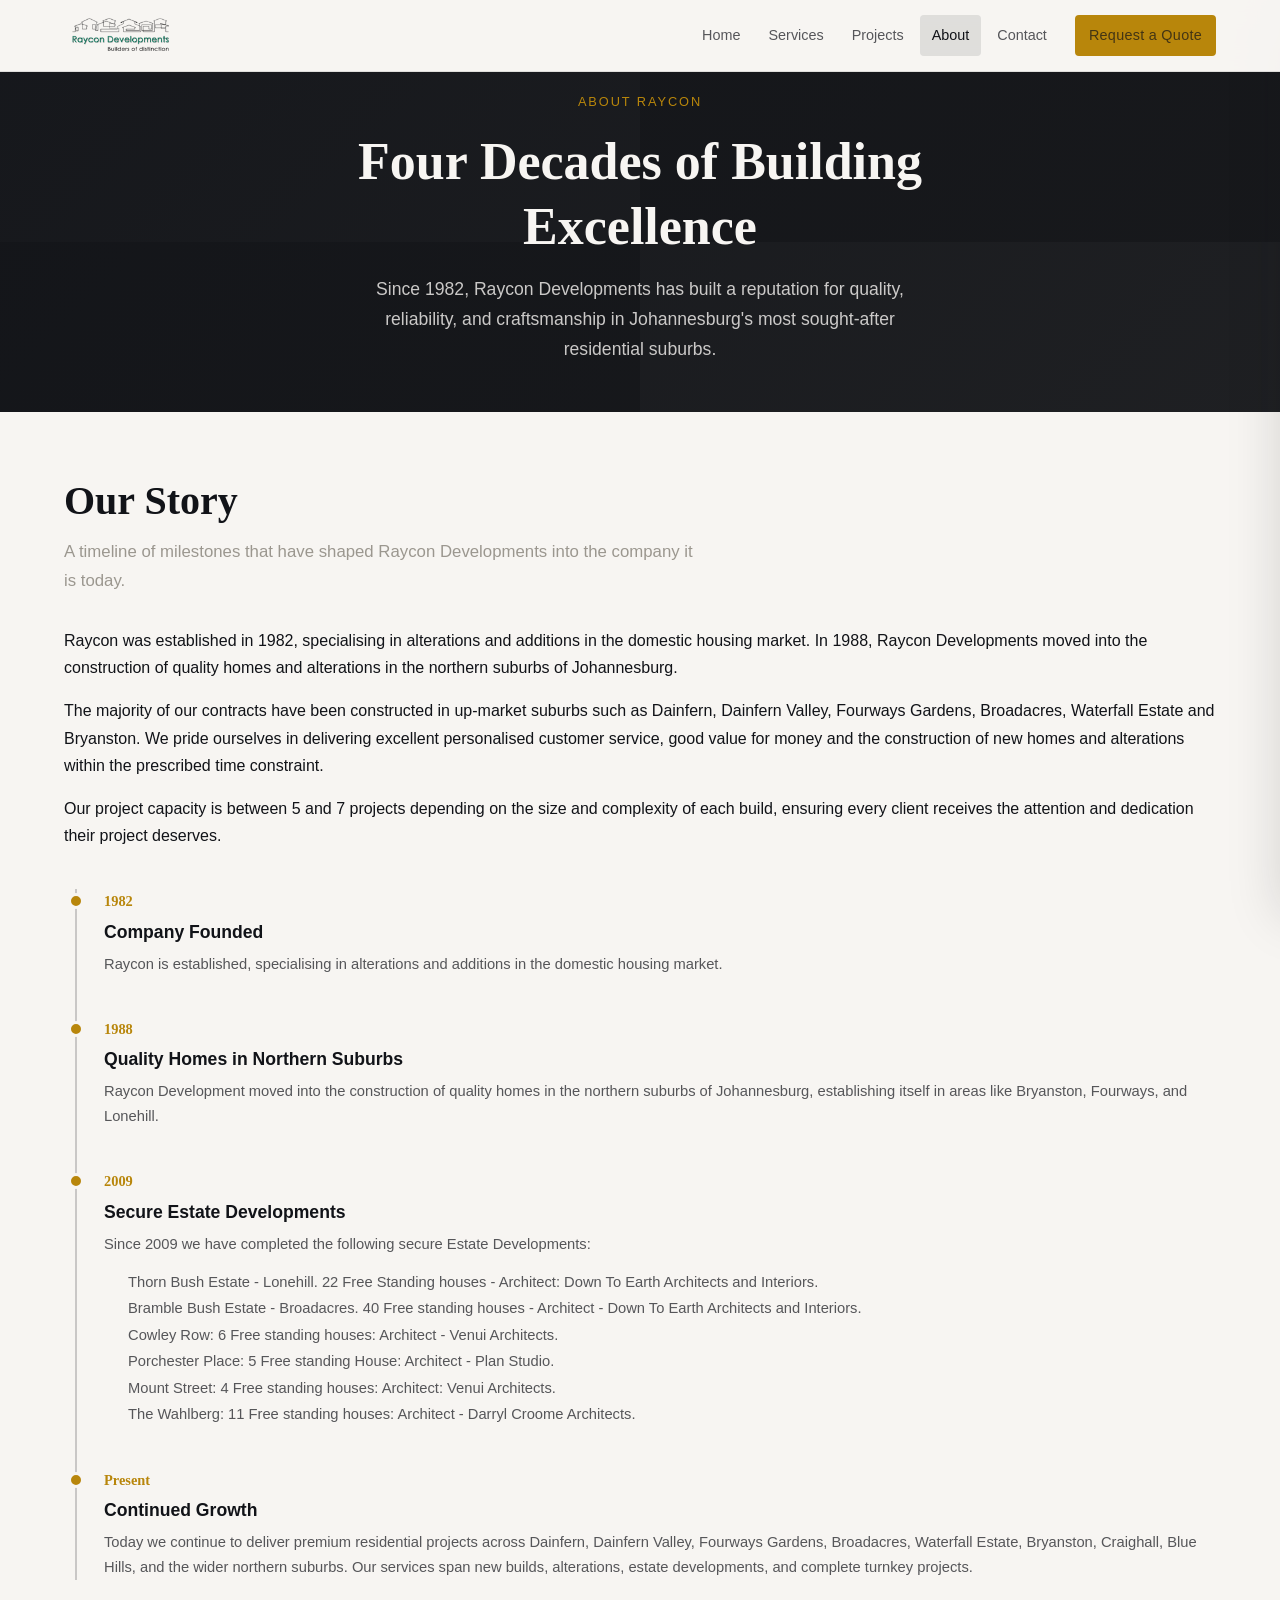
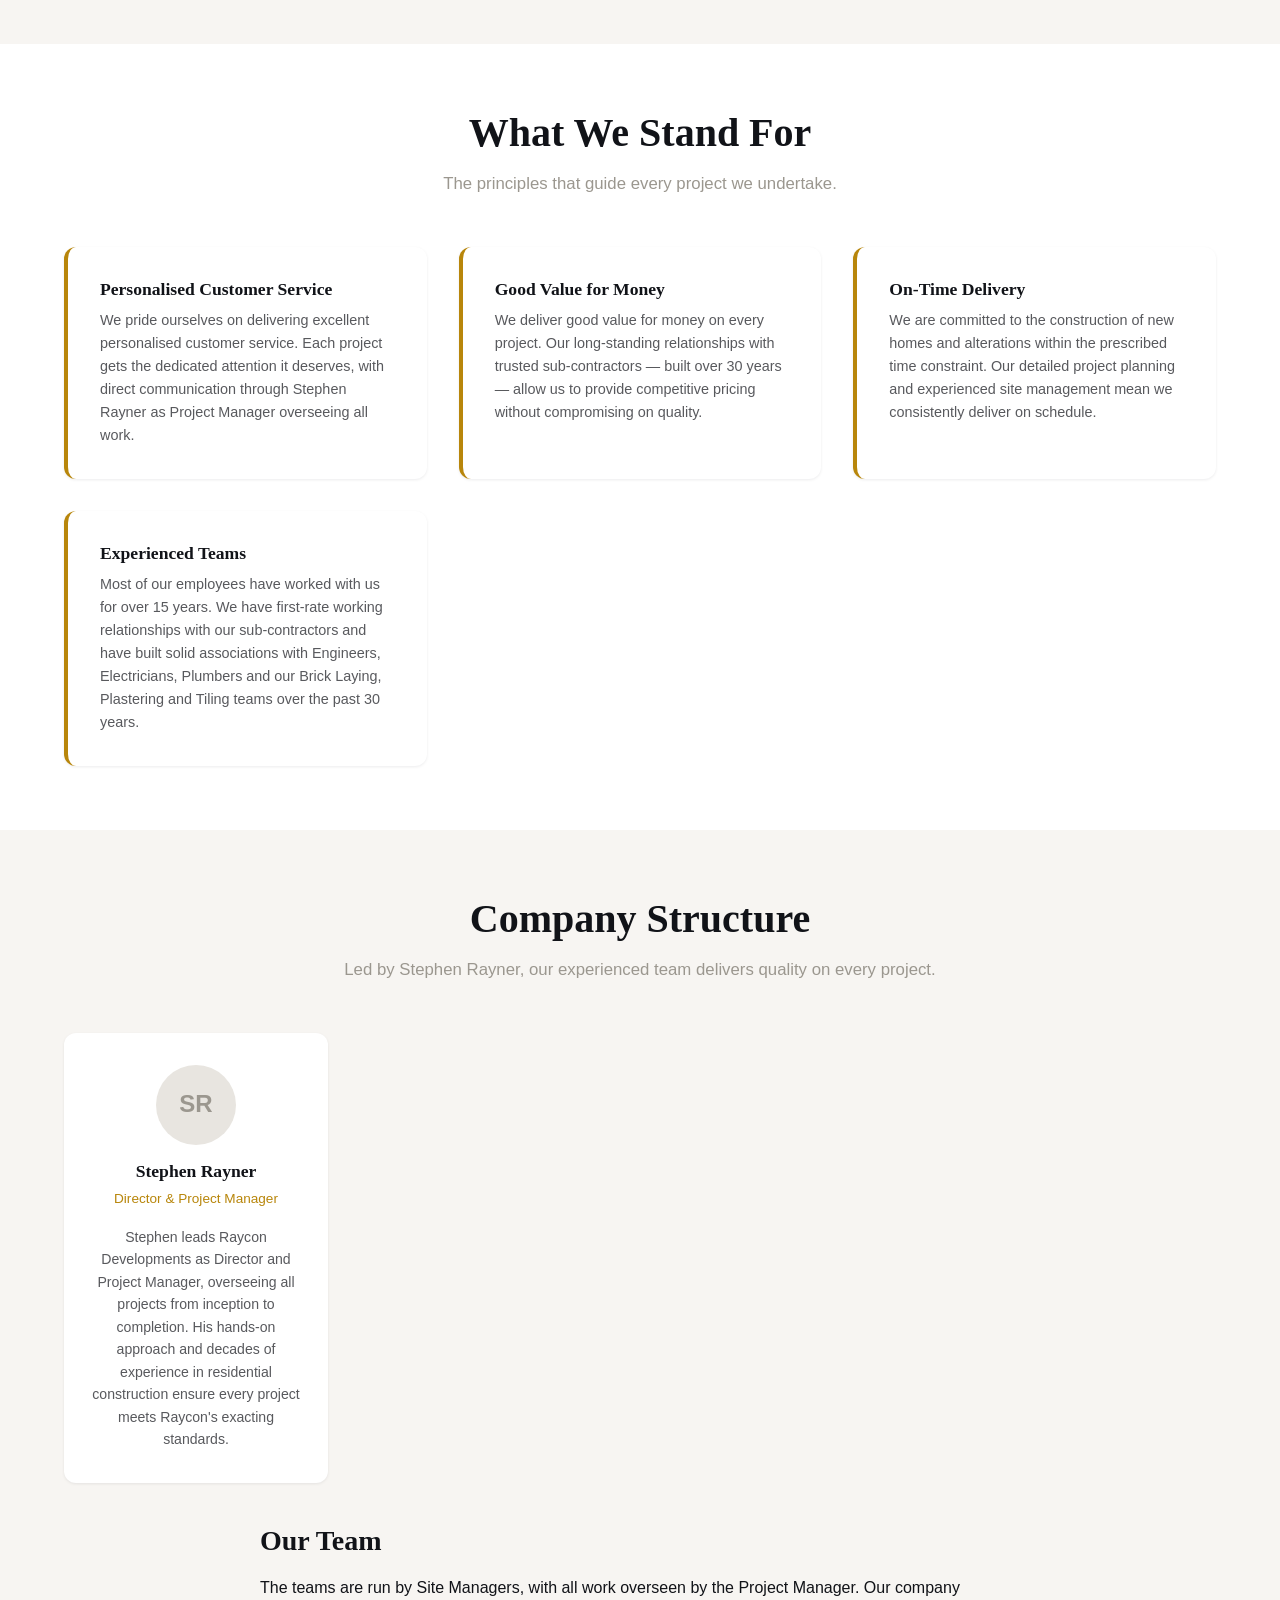
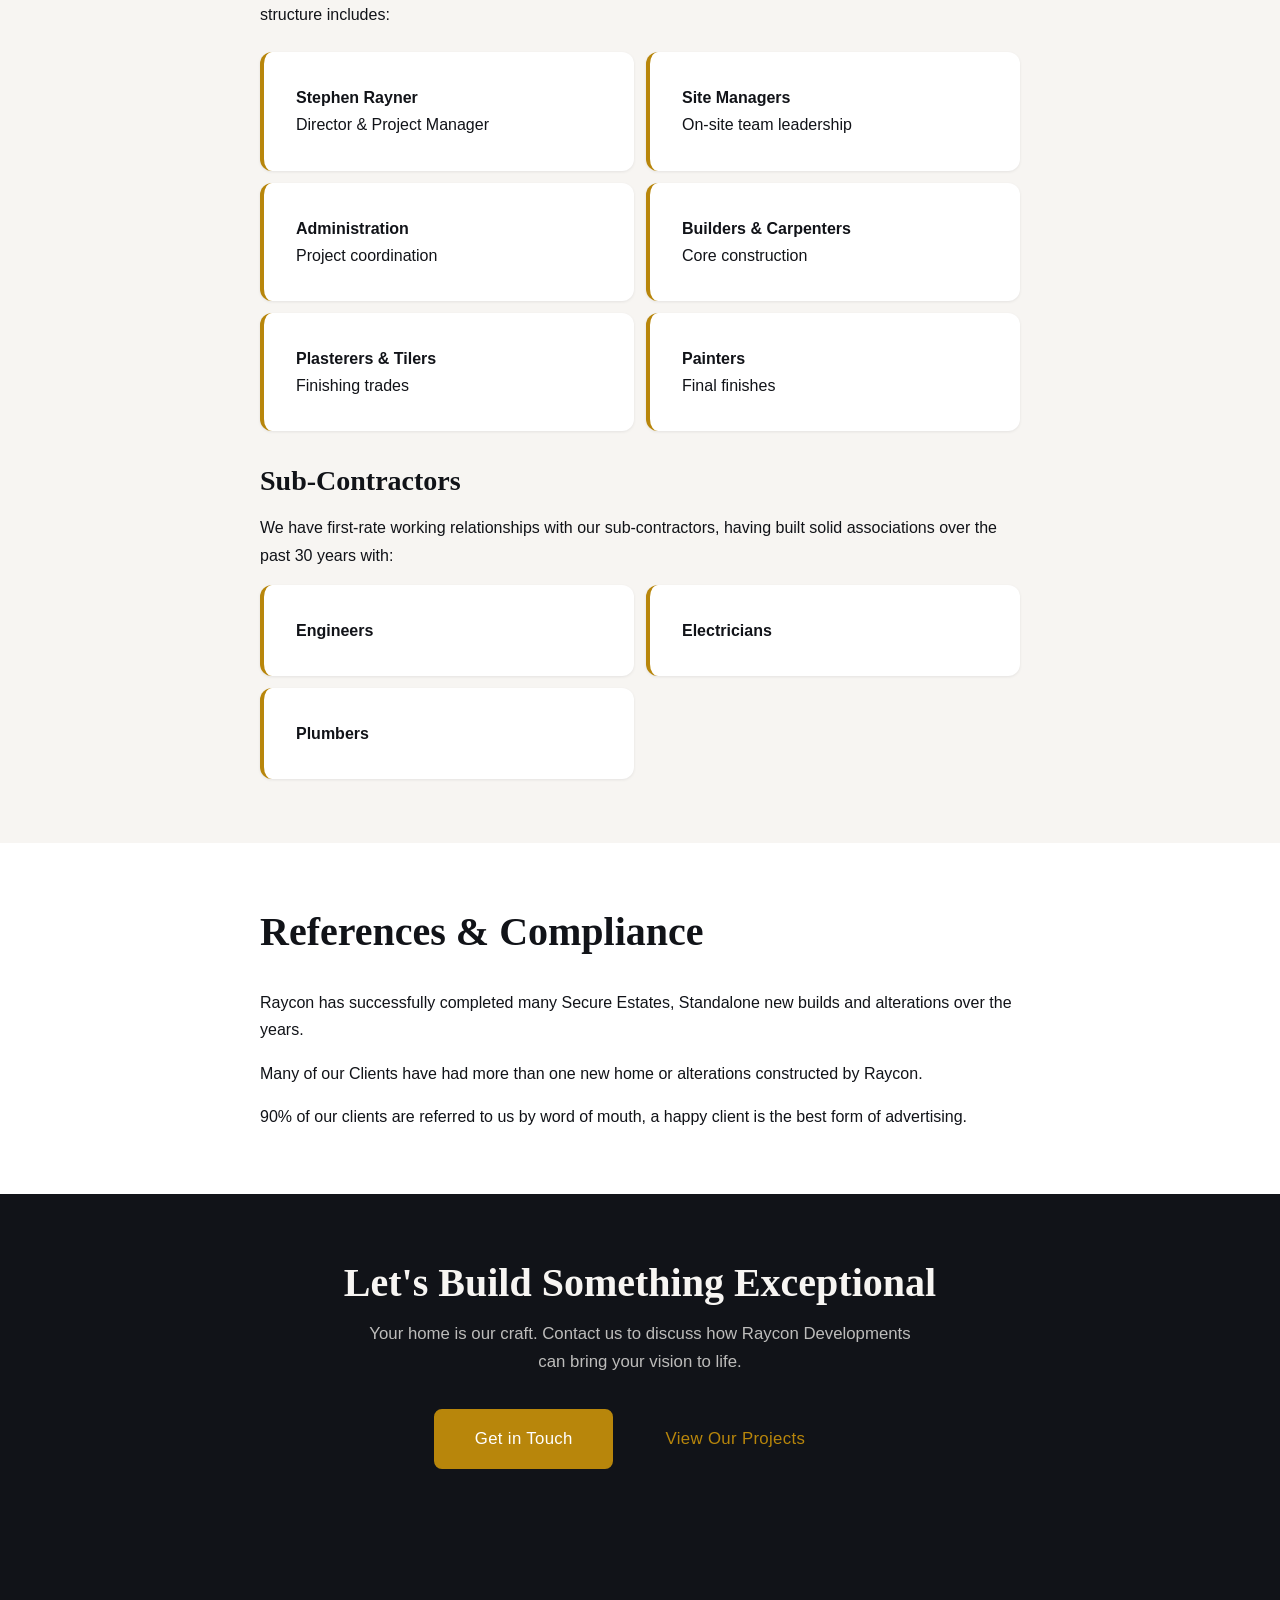
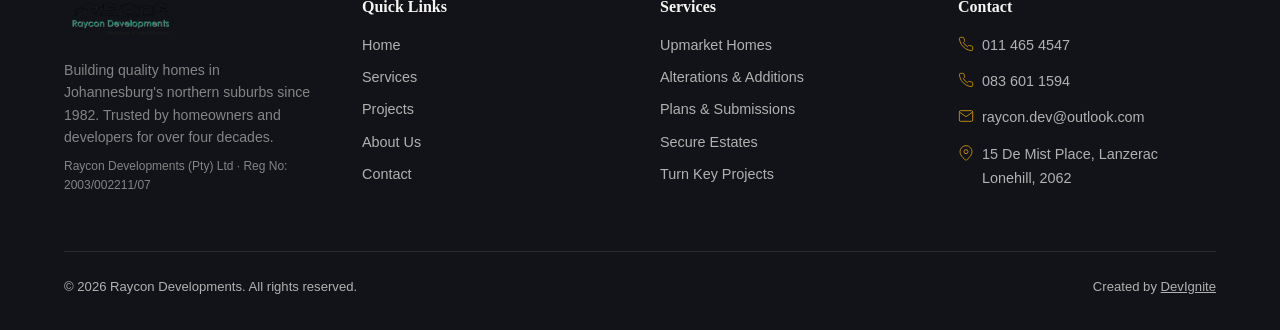
==== commit 2fc96a4c: "Yeah IDK" ====
--- a/about.html
+++ b/about.html
@@ -19,8 +19,7 @@
   <header class="navbar" role="banner">
     <div class="container-wide navbar__inner">
       <a href="index.html" class="logo" aria-label="Raycon Developments — Home">
-        <div class="logo__mark">R</div>
-        <div class="logo__text">Raycon<span>Developments</span></div>
+        <img src="assets/img/Raycon-logo.png" alt="Raycon Developments" class="logo__image">
       </a>
       <nav class="nav-links" aria-label="Main navigation">
         <a href="index.html">Home</a>
@@ -74,8 +73,6 @@
 
             <p>The majority of our contracts have been constructed in up-market suburbs such as Dainfern, Dainfern Valley, Fourways Gardens, Broadacres, Waterfall Estate and Bryanston. We pride ourselves in delivering excellent personalised customer service, good value for money and the construction of new homes and alterations within the prescribed time constraint.</p>
 
-            <p>Our project capacity is between 10 to 12 projects simultaneously depending on the complexity of the work.</p>
-
             <p>Our project capacity is between 5 and 7 projects depending on the size and complexity of each build, ensuring every client receives the attention and dedication their project deserves.</p>
 
             <div class="timeline" style="margin-top:var(--sp-7)">
@@ -89,19 +86,29 @@
                 <div class="timeline__dot"></div>
                 <div class="timeline__year">1988</div>
                 <div class="timeline__title">Quality Homes in Northern Suburbs</div>
-                <div class="timeline__text">Raycon Developments moves into the construction of quality homes and alterations in the northern suburbs of Johannesburg, establishing itself in areas like Bryanston, Fourways, and Lonehill.</div>
+                <div class="timeline__text">Raycon Development moved into the construction of quality homes in the northern suburbs of Johannesburg, establishing itself in areas like Bryanston, Fourways, and Lonehill.</div>
               </div>
               <div class="timeline__item animate-on-scroll">
                 <div class="timeline__dot"></div>
                 <div class="timeline__year">2009</div>
-                <div class="timeline__title">Thornbush Estate</div>
-                <div class="timeline__text">Completion of the Thornbush Estate — a community of 22 residential units. Architect: Down To Earth Architects & Interiors.</div>
+                <div class="timeline__title">Secure Estate Developments</div>
+                <div class="timeline__text">
+                  Since 2009 we have completed the following secure Estate Developments:
+                  <ul style="margin-top:var(--sp-3);padding-left:var(--sp-5);line-height:1.8">
+                    <li>Thorn Bush Estate - Lonehill. 22 Free Standing houses - Architect: Down To Earth Architects and Interiors.</li>
+                    <li>Bramble Bush Estate - Broadacres. 40 Free standing houses - Architect - Down To Earth Architects and Interiors.</li>
+                    <li>Cowley Row: 6 Free standing houses: Architect - Venui Architects.</li>
+                    <li>Porchester Place: 5 Free standing House: Architect - Plan Studio.</li>
+                    <li>Mount Street: 4 Free standing houses: Architect: Venui Architects.</li>
+                    <li>The Wahlberg: 11 Free standing houses: Architect - Darryl Croome Architects.</li>
+                  </ul>
+                </div>
               </div>
               <div class="timeline__item animate-on-scroll">
                 <div class="timeline__dot"></div>
                 <div class="timeline__year">Present</div>
                 <div class="timeline__title">Continued Growth</div>
-                <div class="timeline__text">Today we continue to deliver premium residential projects across Dainfern, Dainfern Valley, Fourways Gardens, Broadacres, Waterfall Estate, Bryanston, and the wider northern suburbs. We are currently building 23 exclusive cluster homes at The Wahlberg in Atholl. Our services span new builds, alterations, estate developments, and complete turnkey projects.</div>
+                <div class="timeline__text">Today we continue to deliver premium residential projects across Dainfern, Dainfern Valley, Fourways Gardens, Broadacres, Waterfall Estate, Bryanston, Craighall, Blue Hills, and the wider northern suburbs. Our services span new builds, alterations, estate developments, and complete turnkey projects.</div>
               </div>
             </div>
           </div>
@@ -151,7 +158,7 @@
           <div class="grid grid--3" style="margin-top:var(--sp-5);gap:var(--sp-3)">
             <div class="value-card"><strong>Stephen Rayner</strong><br>Director & Project Manager</div>
             <div class="value-card"><strong>Site Managers</strong><br>On-site team leadership</div>
-            <div class="value-card"><strong>Finance & Administration</strong><br>Project coordination</div>
+            <div class="value-card"><strong>Administration</strong><br>Project coordination</div>
             <div class="value-card"><strong>Builders & Carpenters</strong><br>Core construction</div>
             <div class="value-card"><strong>Plasterers & Tilers</strong><br>Finishing trades</div>
             <div class="value-card"><strong>Painters</strong><br>Final finishes</div>
@@ -172,9 +179,9 @@
       <div class="container">
         <div style="max-width:760px;margin:0 auto">
           <h2 id="safety-heading" class="mb-6">References & Compliance</h2>
-          <p>Raycon has successfully completed many alterations and additions over the years in Dainfern, Fourways, Bryanston and surrounds. References can be provided upon request.</p>
-          <p>We are fully compliant with all relevant building regulations and municipal bylaws. Our administrative team manages all necessary permits, approvals, and inspections to ensure that your project proceeds smoothly and legally from day one.</p>
-          <p style="margin-top:var(--sp-4)"><strong>Raycon Developments (Pty) Ltd</strong><br>Reg No: 2003/002211/07</p>
+          <p>Raycon has successfully completed many Secure Estates, Standalone new builds and alterations over the years.</p>
+          <p>Many of our Clients have had more than one new home or alterations constructed by Raycon.</p>
+          <p>90% of our clients are referred to us by word of mouth, a happy client is the best form of advertising.</p>
         </div>
       </div>
     </section>
@@ -199,8 +206,7 @@
       <div class="footer__grid">
         <div>
           <a href="index.html" class="logo" style="margin-bottom:var(--sp-4)">
-            <div class="logo__mark">R</div>
-            <div class="logo__text" style="color:var(--clr-offwhite)">Raycon<span>Developments</span></div>
+            <img src="assets/img/Raycon-logo.png" alt="Raycon Developments" class="logo__image">
           </a>
           <p class="footer__credibility">Building quality homes in Johannesburg's northern suburbs since 1982. Trusted by homeowners and developers for over four decades.</p>
           <p class="footer__credibility" style="font-size:.75rem;margin-top:var(--sp-2)">Raycon Developments (Pty) Ltd · Reg No: 2003/002211/07</p>
--- a/assets/css/styles.css
+++ b/assets/css/styles.css
@@ -404,6 +404,11 @@
   text-decoration: none;
   color: var(--clr-charcoal);
 }
+.logo__image {
+  height: 46px;
+  width: auto;
+  display: block;
+}
 .logo__mark {
   width: 38px;
   height: 38px;
@@ -433,6 +438,11 @@
   letter-spacing: .12em;
   text-transform: uppercase;
   color: var(--clr-mid-grey);
+}
+@media (max-width: 600px) {
+  .logo__image {
+    height: 40px;
+  }
 }
 
 /* Desktop nav */
@@ -1052,57 +1062,117 @@
   color: var(--clr-accent);
 }
 
-/* Form */
-.form { display: grid; gap: var(--sp-5); }
-.form-group { display: flex; flex-direction: column; }
-.form-group label {
-  font-size: .85rem;
-  font-weight: var(--fw-medium);
+/* Contact page form refresh */
+[aria-labelledby="contact-heading"] .contact-grid > div:last-child {
+  border-radius: var(--radius-xl);
+  padding: clamp(var(--sp-5), 2.2vw, var(--sp-7));
+  background:
+    radial-gradient(circle at top right, rgba(212,168,67,.18), rgba(212,168,67,0) 45%),
+    linear-gradient(180deg, #ffffff 0%, #fbf8f3 100%);
+  border: 1px solid rgba(184,134,11,.22);
+  box-shadow: 0 18px 44px rgba(17,19,24,.08);
+}
+
+[aria-labelledby="contact-heading"] .contact-grid > div:last-child h3 {
+  margin-bottom: var(--sp-5) !important;
+}
+
+#contact-form {
+  display: grid;
+  gap: var(--sp-5);
+}
+
+#contact-form .form-group {
+  display: flex;
+  flex-direction: column;
+}
+
+#contact-form .form-group label {
+  font-size: .78rem;
+  font-weight: var(--fw-bold);
+  letter-spacing: .06em;
+  text-transform: uppercase;
   margin-bottom: var(--sp-2);
+  color: var(--clr-charcoal-70);
+}
+
+#contact-form .form-group label .required {
+  color: var(--clr-danger);
+}
+
+#contact-form .form-input,
+#contact-form .form-select,
+#contact-form .form-textarea {
+  width: 100%;
+  padding: .88rem 1rem;
+  font-family: var(--ff-body);
+  font-size: .96rem;
+  line-height: 1.4;
   color: var(--clr-charcoal);
-}
-.form-group label .required { color: var(--clr-danger); }
-.form-input,
-.form-select,
-.form-textarea {
-  width: 100%;
-  padding: .75rem 1rem;
-  font-family: var(--ff-body);
-  font-size: .95rem;
-  color: var(--clr-charcoal);
-  border: 1px solid var(--clr-charcoal-20);
-  border-radius: var(--radius-md);
-  background: var(--clr-white);
-  transition: border-color var(--transition-fast), box-shadow var(--transition-fast);
-}
-.form-input:focus,
-.form-select:focus,
-.form-textarea:focus {
+  border: 1px solid rgba(17,19,24,.18);
+  border-radius: 10px;
+  background: rgba(255,255,255,.94);
+  box-shadow: inset 0 1px 0 rgba(255,255,255,.65);
+  transition: border-color var(--transition-fast), box-shadow var(--transition-fast), transform var(--transition-fast);
+}
+
+#contact-form .form-input::placeholder,
+#contact-form .form-textarea::placeholder {
+  color: rgba(17,19,24,.45);
+}
+
+#contact-form .form-input:focus,
+#contact-form .form-select:focus,
+#contact-form .form-textarea:focus {
   outline: none;
   border-color: var(--clr-accent);
-  box-shadow: 0 0 0 3px rgba(184,134,11,.15);
-}
-.form-input.error,
-.form-select.error,
-.form-textarea.error {
+  box-shadow: 0 0 0 4px rgba(184,134,11,.14), 0 8px 18px rgba(180,126,11,.15);
+  transform: translateY(-1px);
+}
+
+#contact-form .form-input.error,
+#contact-form .form-select.error,
+#contact-form .form-textarea.error {
   border-color: var(--clr-danger);
-}
-.form-textarea { resize: vertical; min-height: 120px; }
-.form-error {
+  box-shadow: 0 0 0 3px rgba(192,57,43,.14);
+}
+
+#contact-form .form-textarea {
+  resize: vertical;
+  min-height: 140px;
+}
+
+#contact-form .form-error {
   font-size: .8rem;
   color: var(--clr-danger);
   margin-top: var(--sp-1);
   display: none;
 }
-.form-error.visible { display: block; }
-
-.form-row {
+
+#contact-form .form-error.visible {
+  display: block;
+}
+
+#contact-form .form-row {
   display: grid;
   grid-template-columns: 1fr;
-  gap: var(--sp-5);
-}
-@media (min-width: 500px) {
-  .form-row { grid-template-columns: 1fr 1fr; }
+  gap: var(--sp-4);
+}
+
+#contact-form button[type="submit"] {
+  width: 100%;
+  margin-top: var(--sp-2);
+}
+
+@media (min-width: 600px) {
+  #contact-form .form-row {
+    grid-template-columns: 1fr 1fr;
+  }
+
+  #contact-form button[type="submit"] {
+    width: auto;
+    justify-self: start;
+  }
 }
 
 /* Map placeholder */
@@ -1110,7 +1180,8 @@
   width: 100%;
   aspect-ratio: 16 / 9;
   border-radius: var(--radius-lg);
-  background: var(--clr-light-grey);
+  border: 1px dashed rgba(17,19,24,.24);
+  background: linear-gradient(160deg, #f3f0ea, #ede8de);
   display: flex;
   flex-direction: column;
   align-items: center;
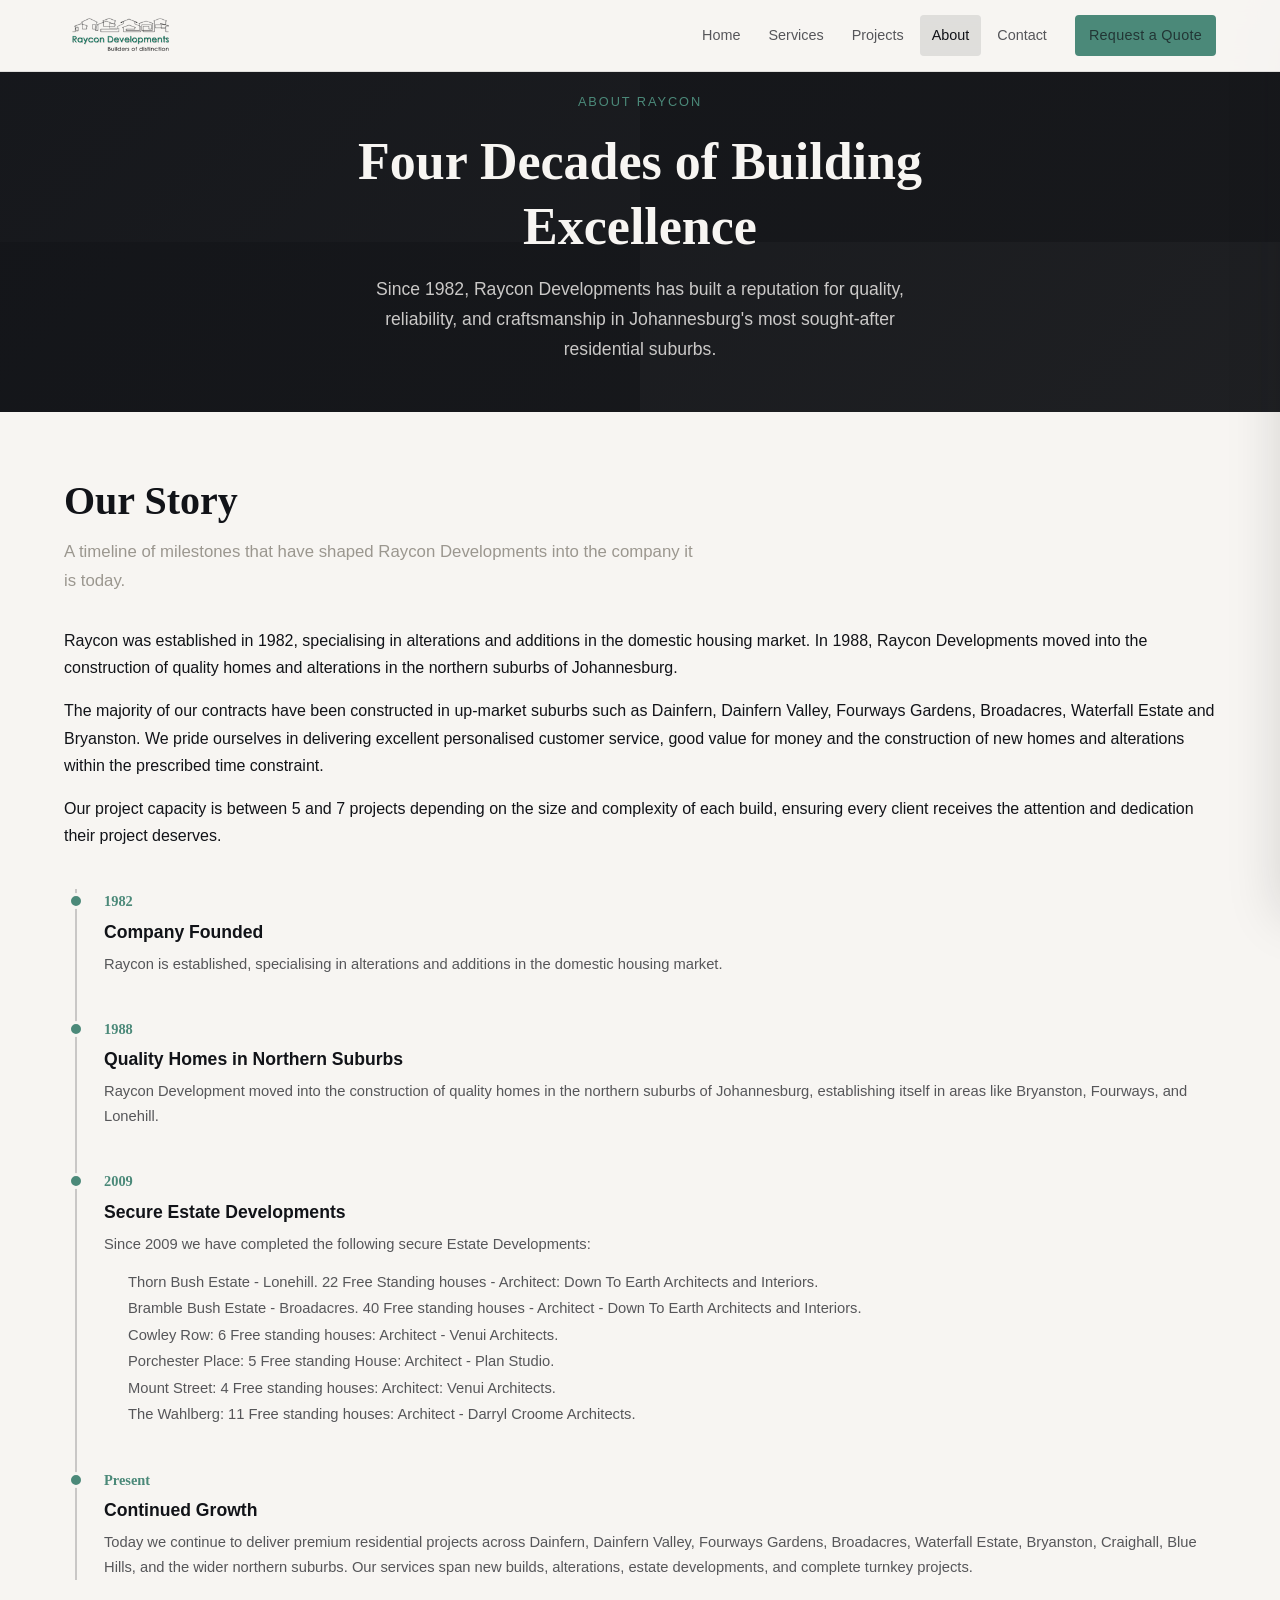
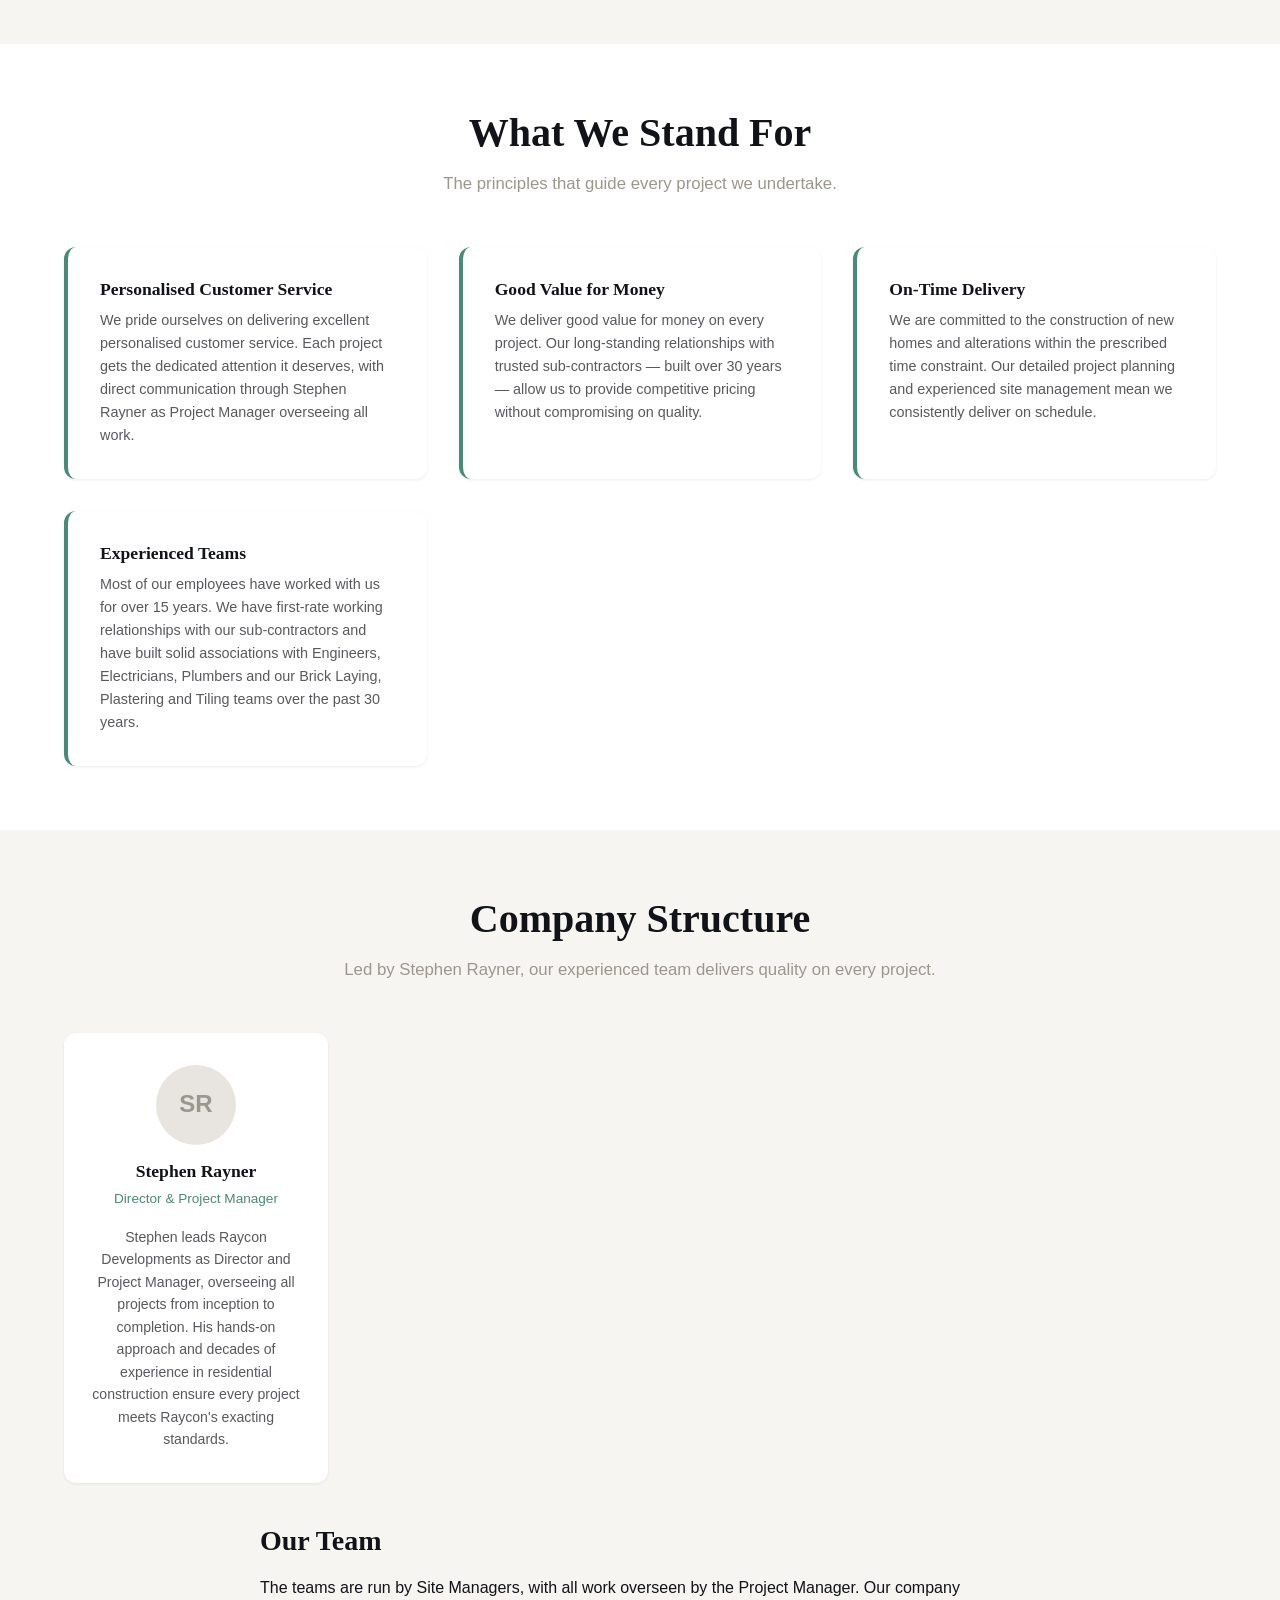
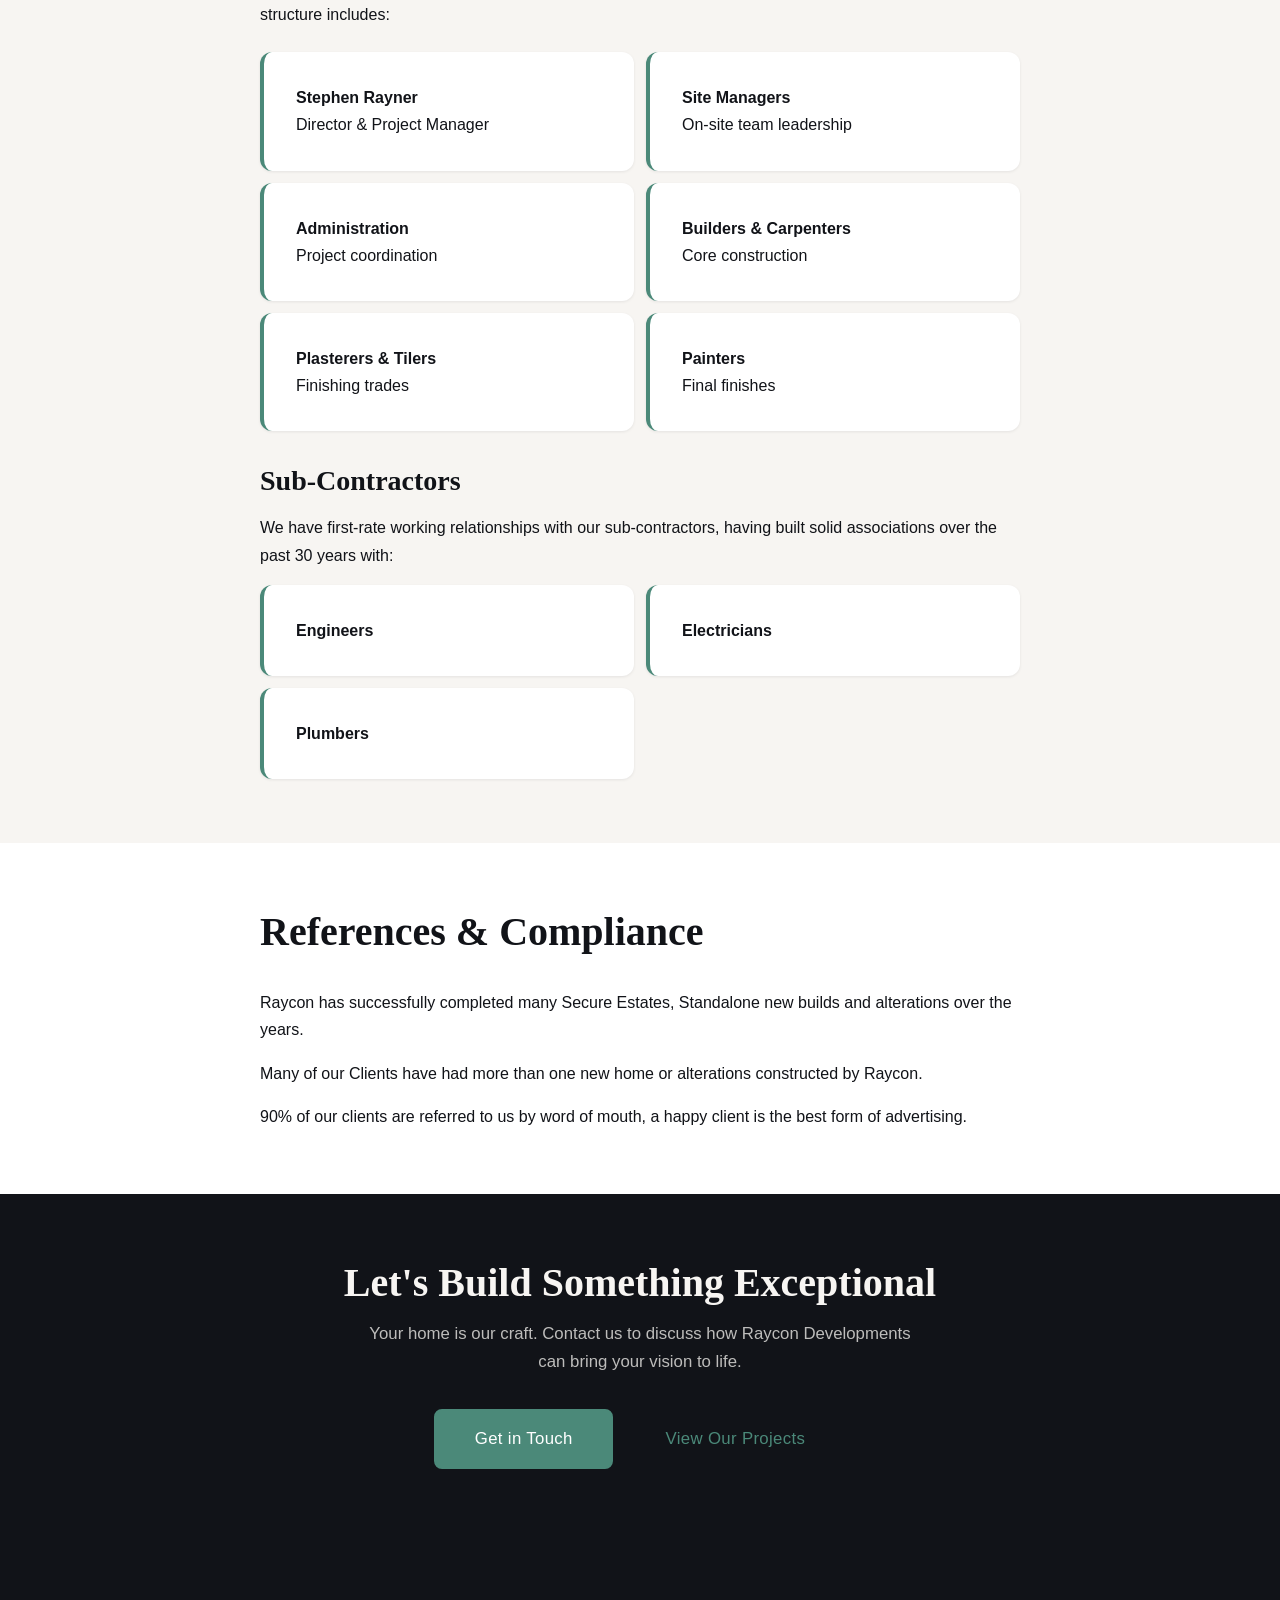
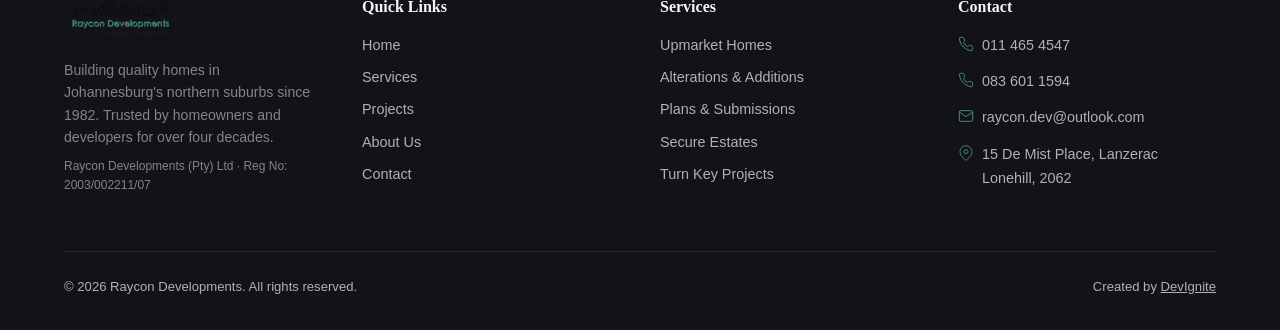
==== commit 78468848: "change color theme" ====
--- a/about.html
+++ b/about.html
@@ -10,7 +10,7 @@
   <meta property="og:description" content="Over 40 years of building quality homes in Johannesburg's northern suburbs.">
   <meta property="og:type" content="website">
 
-  <link rel="icon" href="data:image/svg+xml,<svg xmlns='http://www.w3.org/2000/svg' viewBox='0 0 100 100'><rect rx='12' width='100' height='100' fill='%23B8860B'/><text x='50' y='68' font-size='55' font-family='Georgia' text-anchor='middle' fill='white'>R</text></svg>">
+  <link rel="icon" href="data:image/svg+xml,<svg xmlns='http://www.w3.org/2000/svg' viewBox='0 0 100 100'><rect rx='12' width='100' height='100' fill='%234B8979'/><text x='50' y='68' font-size='55' font-family='Georgia' text-anchor='middle' fill='white'>R</text></svg>">
   <link rel="stylesheet" href="assets/css/styles.css">
 </head>
 <body>
--- a/assets/css/styles.css
+++ b/assets/css/styles.css
@@ -14,11 +14,11 @@
   --clr-charcoal-10: rgba(17, 19, 24, .1);
   --clr-offwhite:    #F7F5F2;
   --clr-white:       #FFFFFF;
-  --clr-accent:      #B8860B;          /* muted gold */
-  --clr-accent-light:#D4A843;
-  --clr-copper:      #C47A3B;
-  --clr-green:       #2E4A3E;          /* deep green */
-  --clr-green-light: #3A5F4F;
+  --clr-accent:      #4B8979;          /* primary teal */
+  --clr-accent-light:#72AFA0;
+  --clr-copper:      #356F62;
+  --clr-green:       #2F5F55;          /* deep supporting teal */
+  --clr-green-light: #3E7A6D;
   --clr-light-grey:  #E8E5E0;
   --clr-mid-grey:    #9B978F;
   --clr-danger:      #C0392B;
@@ -191,6 +191,37 @@
 .grid--2 { grid-template-columns: repeat(auto-fill, minmax(min(100%, 320px), 1fr)); }
 .grid--3 { grid-template-columns: repeat(auto-fill, minmax(min(100%, 300px), 1fr)); }
 .grid--4 { grid-template-columns: repeat(auto-fill, minmax(min(100%, 250px), 1fr)); }
+
+/* Home page card grids: keep 3 cards first row and center incomplete second rows (e.g. 5 or 4 cards). */
+#services-preview,
+#featured-projects {
+  display: flex;
+  flex-wrap: wrap;
+  justify-content: center;
+  gap: var(--sp-6);
+}
+
+#services-preview > *,
+#featured-projects > * {
+  flex: 0 1 calc((100% - (var(--sp-6) * 2)) / 3);
+  max-width: calc((100% - (var(--sp-6) * 2)) / 3);
+}
+
+@media (max-width: 980px) {
+  #services-preview > *,
+  #featured-projects > * {
+    flex-basis: calc((100% - var(--sp-6)) / 2);
+    max-width: calc((100% - var(--sp-6)) / 2);
+  }
+}
+
+@media (max-width: 640px) {
+  #services-preview > *,
+  #featured-projects > * {
+    flex-basis: 100%;
+    max-width: 100%;
+  }
+}
 
 /* ---------- Buttons ---------- */
 .btn {
@@ -285,7 +316,7 @@
   color: var(--clr-charcoal-70);
 }
 .chip--accent {
-  background: rgba(184,134,11,.12);
+  background: rgba(75,137,121,.12);
   color: var(--clr-accent);
 }
 
@@ -359,7 +390,7 @@
   align-items: center;
   justify-content: center;
   border-radius: var(--radius-md);
-  background: rgba(184,134,11,.1);
+  background: rgba(75,137,121,.1);
   color: var(--clr-accent);
 }
 .service-card__icon svg { width: 28px; height: 28px; }
@@ -1037,7 +1068,7 @@
   width: 40px; height: 40px;
   flex-shrink: 0;
   border-radius: var(--radius-md);
-  background: rgba(184,134,11,.1);
+  background: rgba(75,137,121,.1);
   color: var(--clr-accent);
   display: flex;
   align-items: center;
@@ -1067,9 +1098,9 @@
   border-radius: var(--radius-xl);
   padding: clamp(var(--sp-5), 2.2vw, var(--sp-7));
   background:
-    radial-gradient(circle at top right, rgba(212,168,67,.18), rgba(212,168,67,0) 45%),
+    radial-gradient(circle at top right, rgba(114,175,160,.2), rgba(114,175,160,0) 45%),
     linear-gradient(180deg, #ffffff 0%, #fbf8f3 100%);
-  border: 1px solid rgba(184,134,11,.22);
+  border: 1px solid rgba(75,137,121,.24);
   box-shadow: 0 18px 44px rgba(17,19,24,.08);
 }
 
@@ -1077,17 +1108,27 @@
   margin-bottom: var(--sp-5) !important;
 }
 
-#contact-form {
+[aria-labelledby="contact-preview-heading"] #contact-form-home {
+  border-radius: var(--radius-xl);
+  padding: clamp(var(--sp-5), 2.2vw, var(--sp-7));
+  background:
+    radial-gradient(circle at top right, rgba(114,175,160,.2), rgba(114,175,160,0) 45%),
+    linear-gradient(180deg, #ffffff 0%, #fbf8f3 100%);
+  border: 1px solid rgba(75,137,121,.24);
+  box-shadow: 0 18px 44px rgba(17,19,24,.08);
+}
+
+:is(#contact-form, #contact-form-home) {
   display: grid;
   gap: var(--sp-5);
 }
 
-#contact-form .form-group {
+:is(#contact-form, #contact-form-home) .form-group {
   display: flex;
   flex-direction: column;
 }
 
-#contact-form .form-group label {
+:is(#contact-form, #contact-form-home) .form-group label {
   font-size: .78rem;
   font-weight: var(--fw-bold);
   letter-spacing: .06em;
@@ -1096,13 +1137,13 @@
   color: var(--clr-charcoal-70);
 }
 
-#contact-form .form-group label .required {
+:is(#contact-form, #contact-form-home) .form-group label .required {
   color: var(--clr-danger);
 }
 
-#contact-form .form-input,
-#contact-form .form-select,
-#contact-form .form-textarea {
+:is(#contact-form, #contact-form-home) .form-input,
+:is(#contact-form, #contact-form-home) .form-select,
+:is(#contact-form, #contact-form-home) .form-textarea {
   width: 100%;
   padding: .88rem 1rem;
   font-family: var(--ff-body);
@@ -1116,60 +1157,60 @@
   transition: border-color var(--transition-fast), box-shadow var(--transition-fast), transform var(--transition-fast);
 }
 
-#contact-form .form-input::placeholder,
-#contact-form .form-textarea::placeholder {
+:is(#contact-form, #contact-form-home) .form-input::placeholder,
+:is(#contact-form, #contact-form-home) .form-textarea::placeholder {
   color: rgba(17,19,24,.45);
 }
 
-#contact-form .form-input:focus,
-#contact-form .form-select:focus,
-#contact-form .form-textarea:focus {
+:is(#contact-form, #contact-form-home) .form-input:focus,
+:is(#contact-form, #contact-form-home) .form-select:focus,
+:is(#contact-form, #contact-form-home) .form-textarea:focus {
   outline: none;
   border-color: var(--clr-accent);
-  box-shadow: 0 0 0 4px rgba(184,134,11,.14), 0 8px 18px rgba(180,126,11,.15);
+  box-shadow: 0 0 0 4px rgba(75,137,121,.16), 0 8px 18px rgba(53,111,98,.18);
   transform: translateY(-1px);
 }
 
-#contact-form .form-input.error,
-#contact-form .form-select.error,
-#contact-form .form-textarea.error {
+:is(#contact-form, #contact-form-home) .form-input.error,
+:is(#contact-form, #contact-form-home) .form-select.error,
+:is(#contact-form, #contact-form-home) .form-textarea.error {
   border-color: var(--clr-danger);
   box-shadow: 0 0 0 3px rgba(192,57,43,.14);
 }
 
-#contact-form .form-textarea {
+:is(#contact-form, #contact-form-home) .form-textarea {
   resize: vertical;
   min-height: 140px;
 }
 
-#contact-form .form-error {
+:is(#contact-form, #contact-form-home) .form-error {
   font-size: .8rem;
   color: var(--clr-danger);
   margin-top: var(--sp-1);
   display: none;
 }
 
-#contact-form .form-error.visible {
+:is(#contact-form, #contact-form-home) .form-error.visible {
   display: block;
 }
 
-#contact-form .form-row {
+:is(#contact-form, #contact-form-home) .form-row {
   display: grid;
   grid-template-columns: 1fr;
   gap: var(--sp-4);
 }
 
-#contact-form button[type="submit"] {
+:is(#contact-form, #contact-form-home) button[type="submit"] {
   width: 100%;
   margin-top: var(--sp-2);
 }
 
 @media (min-width: 600px) {
-  #contact-form .form-row {
+  :is(#contact-form, #contact-form-home) .form-row {
     grid-template-columns: 1fr 1fr;
   }
 
-  #contact-form button[type="submit"] {
+  :is(#contact-form, #contact-form-home) button[type="submit"] {
     width: auto;
     justify-self: start;
   }
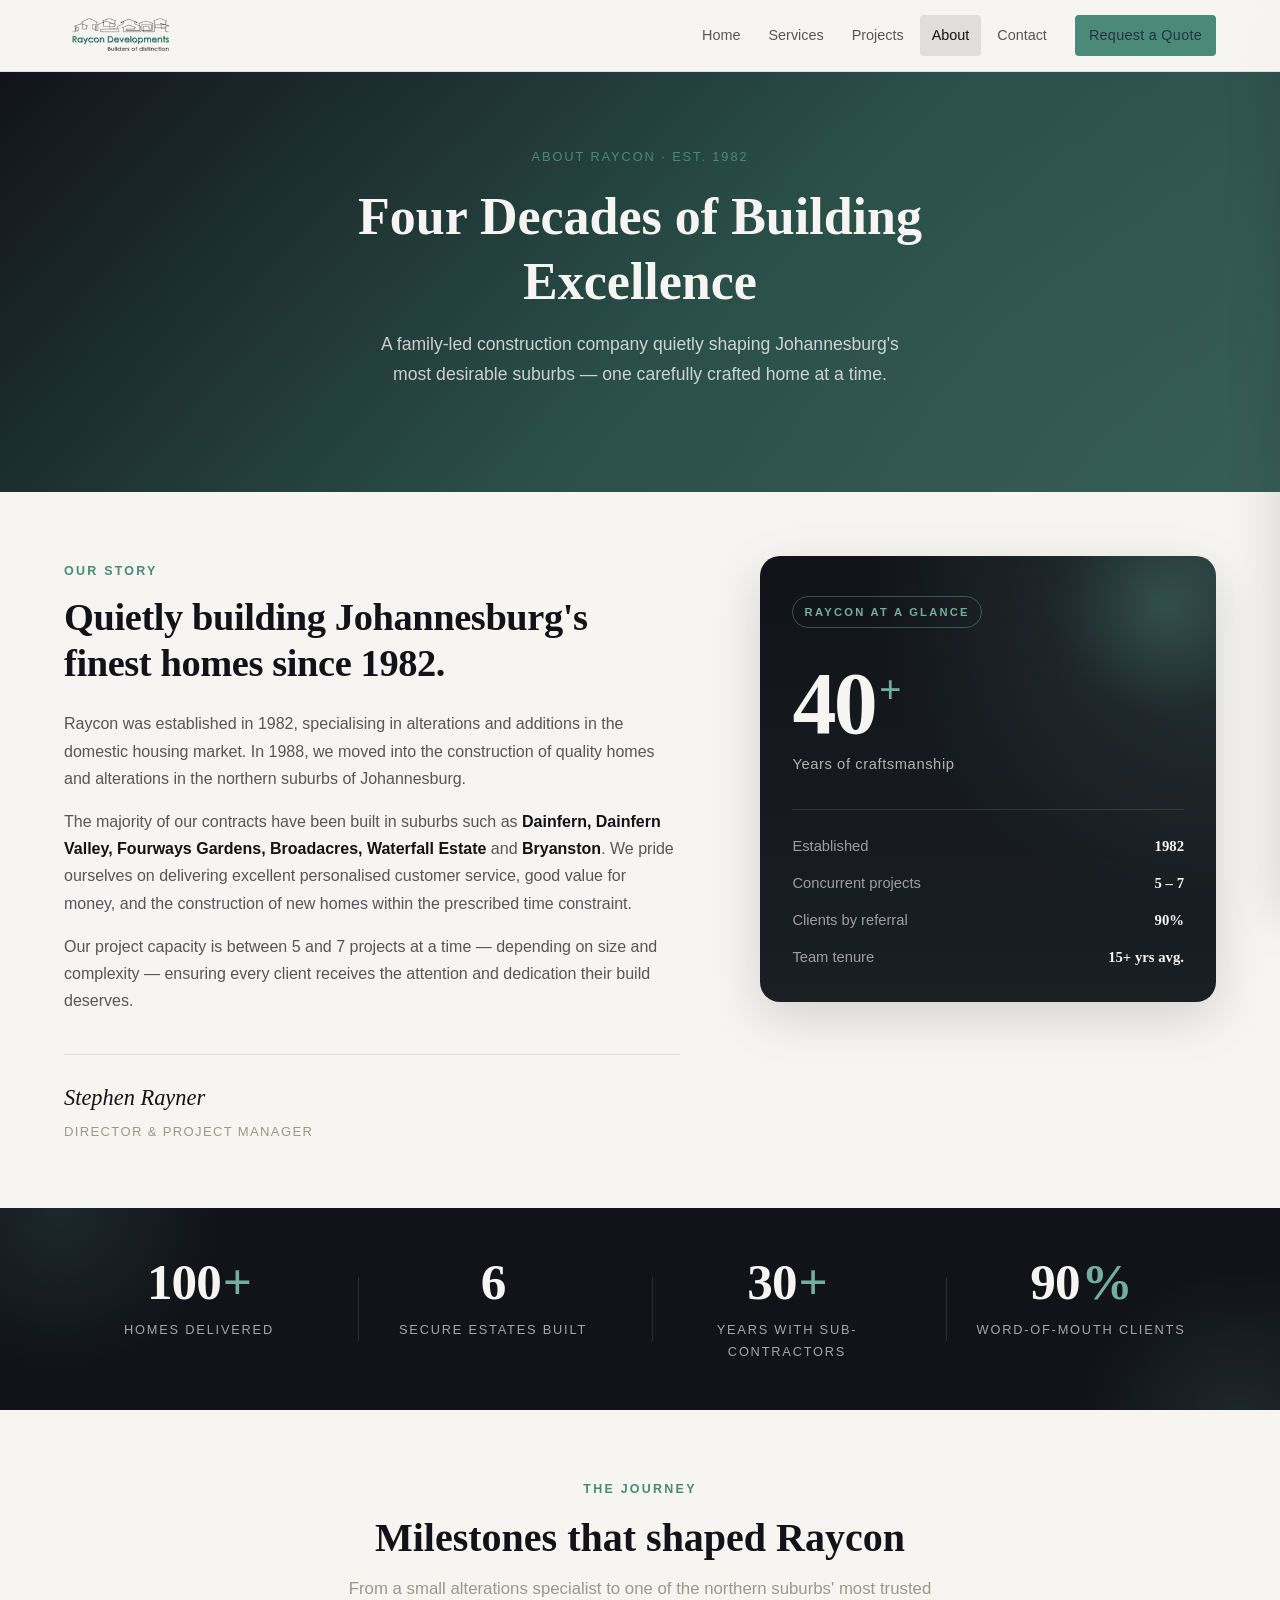
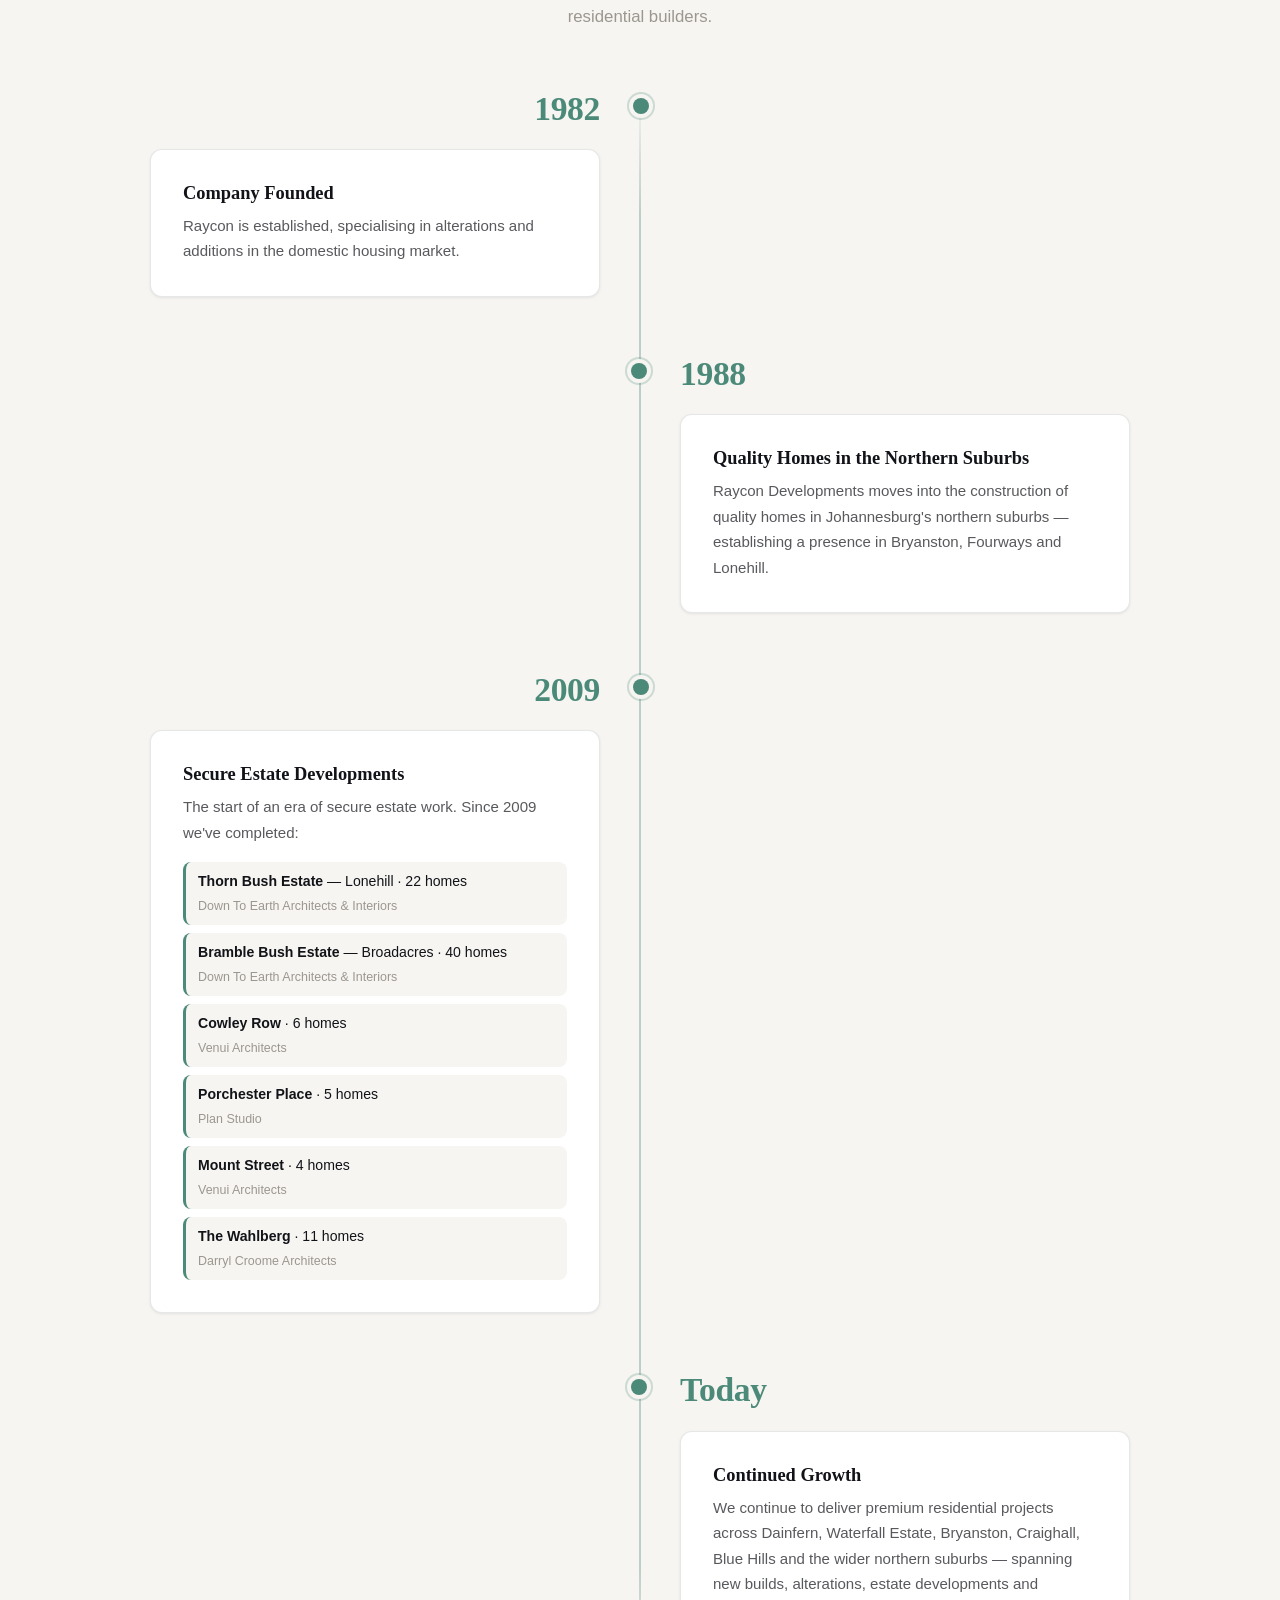
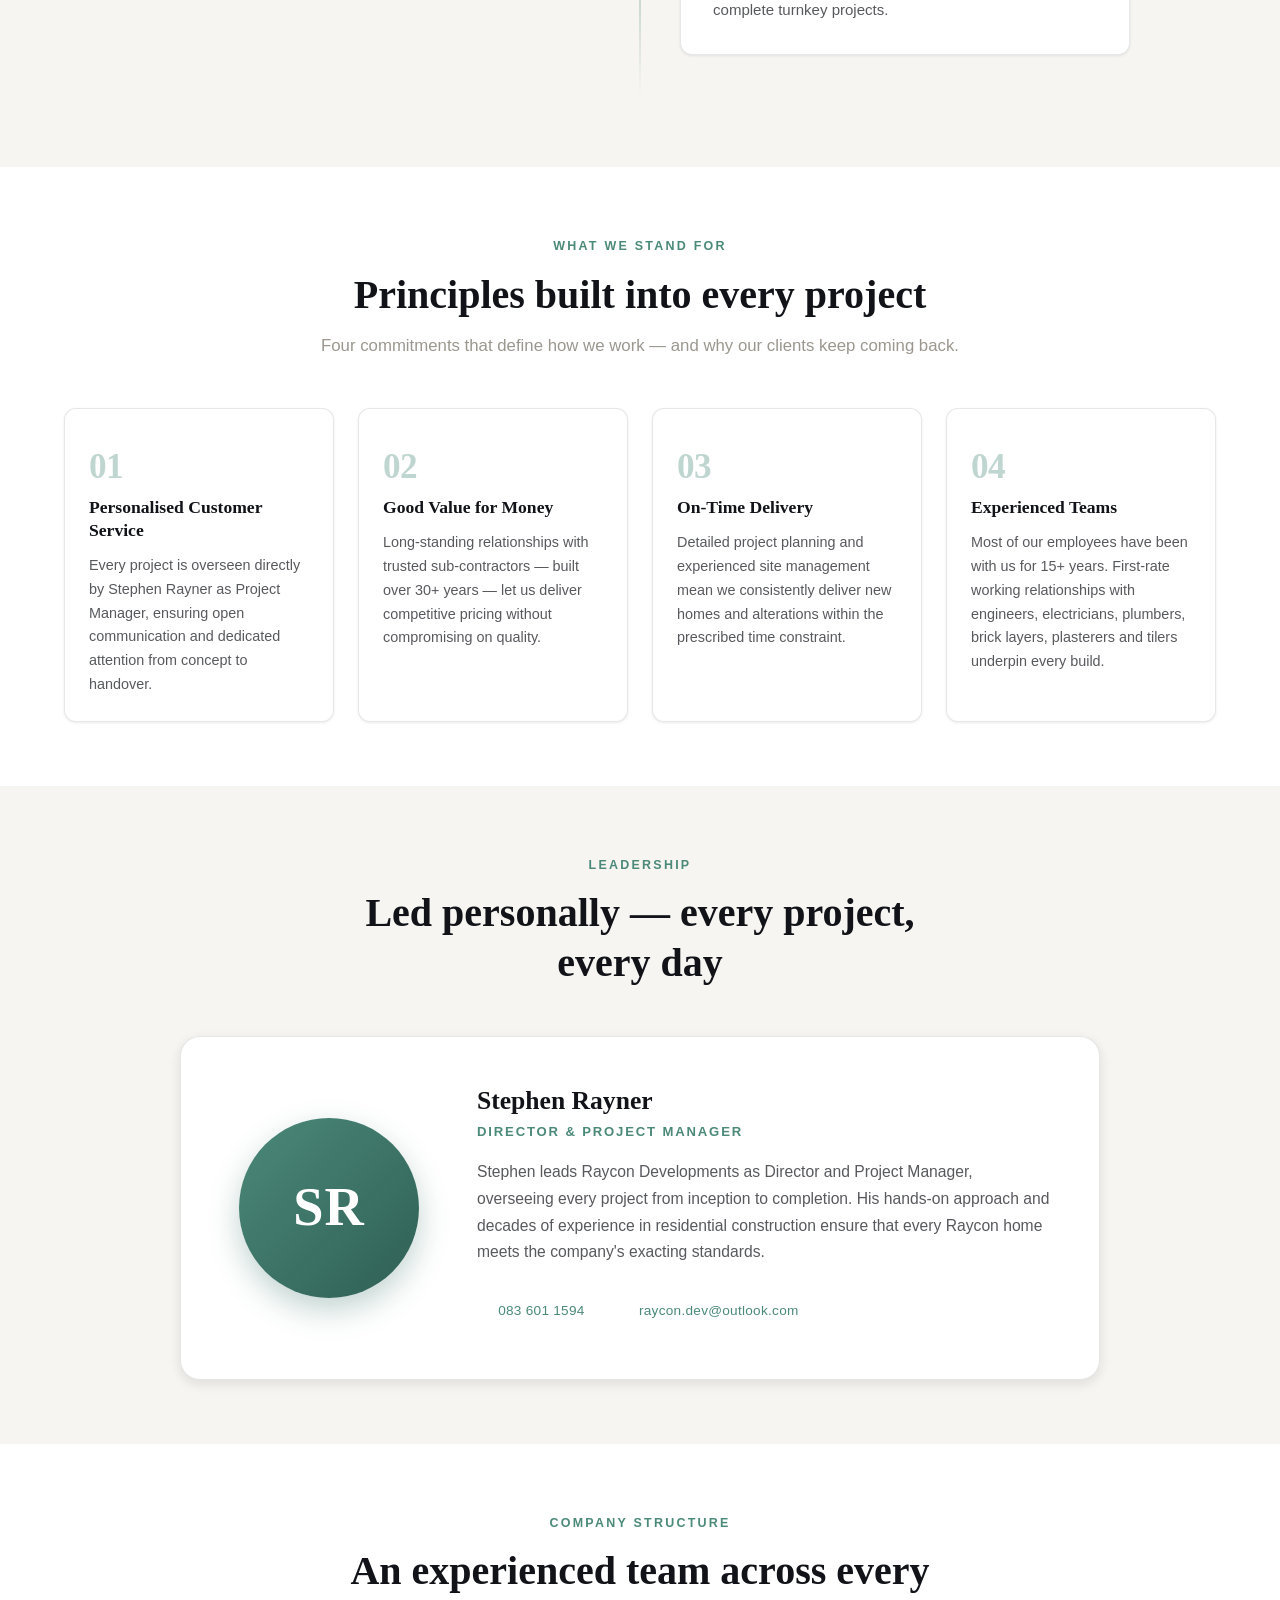
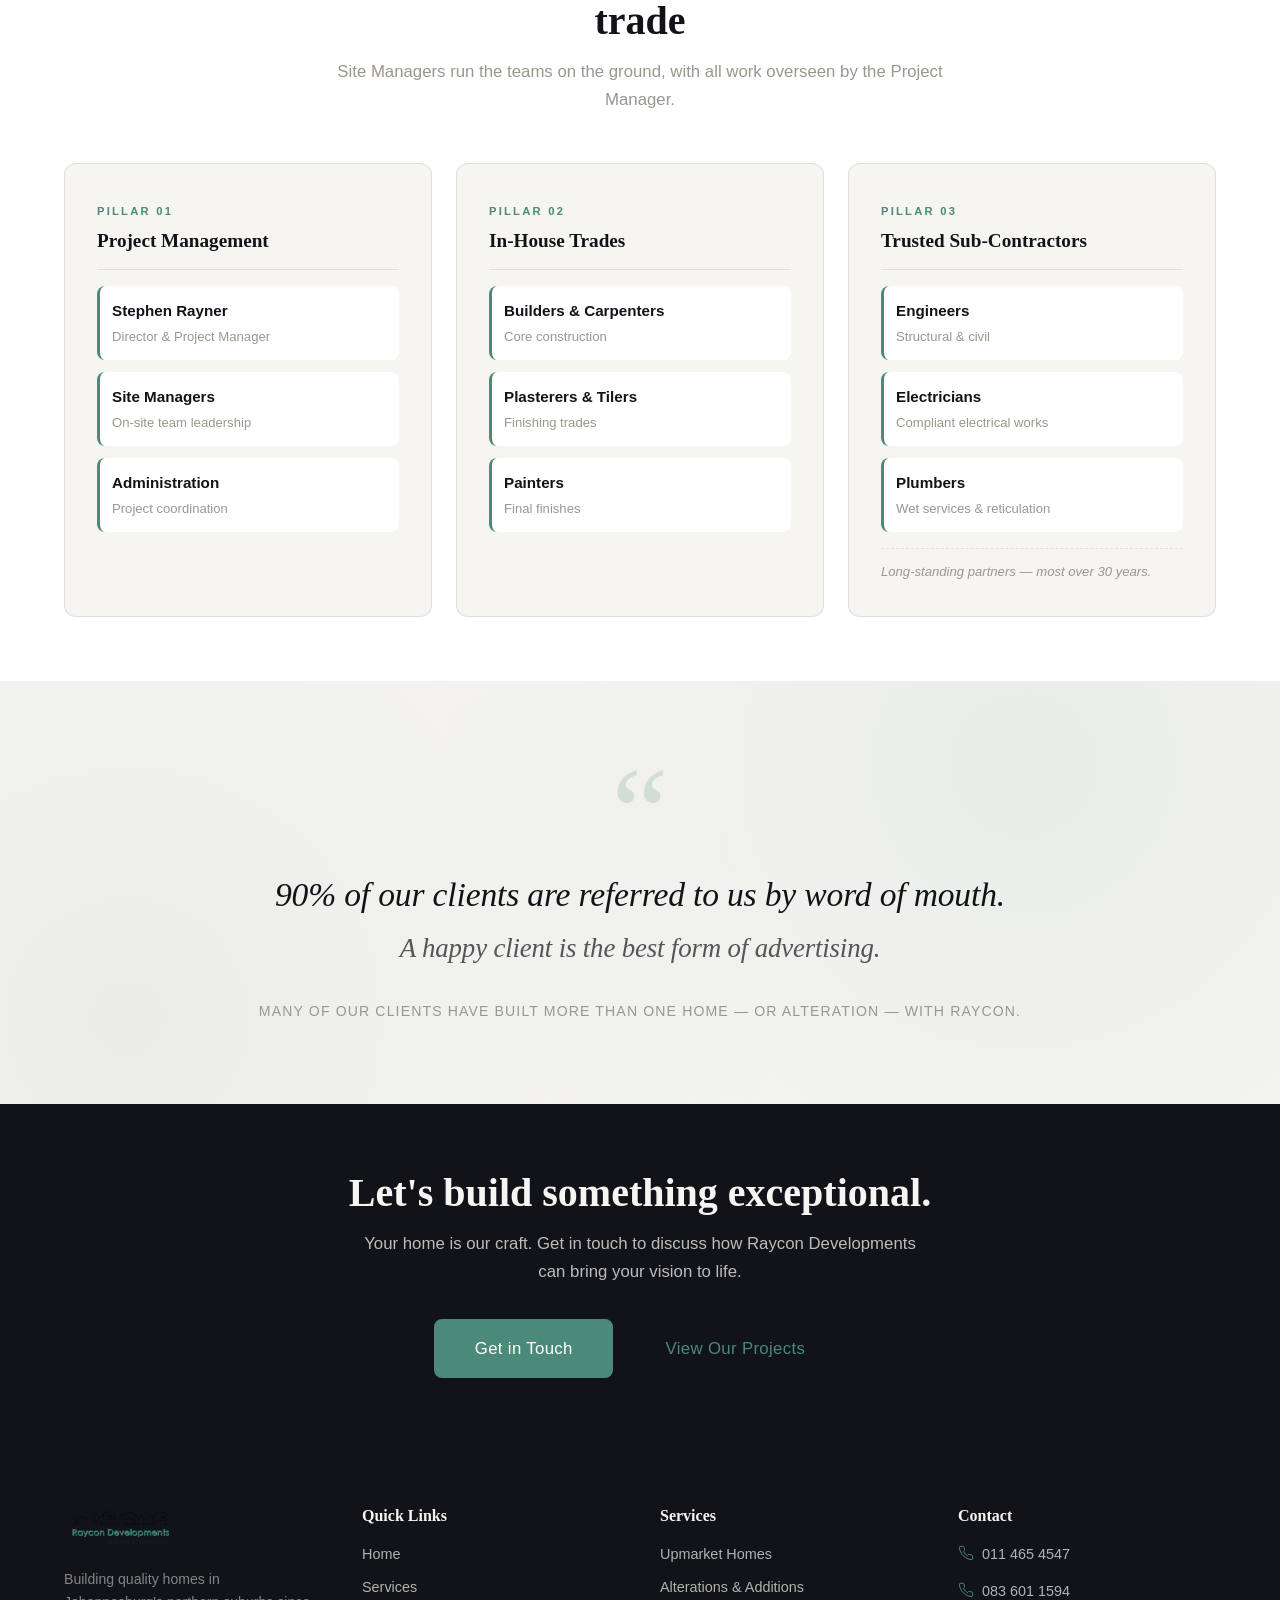
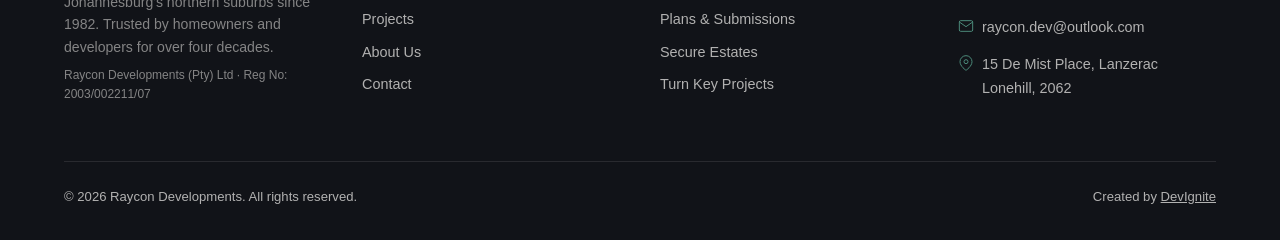
==== commit dd825763: "Add company profile and service details for Raycon Developments Co-authored-by: Copilot <copilot@git" ====
--- a/about.html
+++ b/about.html
@@ -11,7 +11,42 @@
   <meta property="og:type" content="website">
 
   <link rel="icon" href="data:image/svg+xml,<svg xmlns='http://www.w3.org/2000/svg' viewBox='0 0 100 100'><rect rx='12' width='100' height='100' fill='%234B8979'/><text x='50' y='68' font-size='55' font-family='Georgia' text-anchor='middle' fill='white'>R</text></svg>">
+  <link rel="canonical" href="https://www.raycondevelopments.co.za/about.html">
   <link rel="stylesheet" href="assets/css/styles.css">
+
+  <!-- Structured Data: AboutPage + Founder + Breadcrumbs -->
+  <script type="application/ld+json">
+  {
+    "@context": "https://schema.org",
+    "@graph": [
+      {
+        "@type": "BreadcrumbList",
+        "itemListElement": [
+          {"@type": "ListItem", "position": 1, "name": "Home", "item": "https://www.raycondevelopments.co.za/"},
+          {"@type": "ListItem", "position": 2, "name": "About", "item": "https://www.raycondevelopments.co.za/about.html"}
+        ]
+      },
+      {
+        "@type": "AboutPage",
+        "@id": "https://www.raycondevelopments.co.za/about.html#aboutpage",
+        "url": "https://www.raycondevelopments.co.za/about.html",
+        "name": "About Raycon Developments",
+        "description": "Raycon Developments has been building premium residential homes in Johannesburg's northern suburbs since 1982. Over four decades of refined craftsmanship.",
+        "about": {"@id": "https://www.raycondevelopments.co.za/#organization"},
+        "mainEntity": {"@id": "https://www.raycondevelopments.co.za/#organization"},
+        "inLanguage": "en-ZA"
+      },
+      {
+        "@type": "Person",
+        "@id": "https://www.raycondevelopments.co.za/#stephen-rayner",
+        "name": "Stephen Rayner",
+        "jobTitle": "Director & Project Manager",
+        "worksFor": {"@id": "https://www.raycondevelopments.co.za/#organization"},
+        "description": "Stephen leads Raycon Developments as Director and Project Manager, overseeing all projects from inception to completion."
+      }
+    ]
+  }
+  </script>
 </head>
 <body>
 
@@ -50,138 +85,235 @@
   <main id="main-content">
 
     <!-- ========== HERO ========== -->
-    <section class="hero hero--page">
-      <div class="hero__bg" aria-hidden="true"></div>
+    <section class="hero hero--page about-hero">
+      <div class="hero__bg about-hero__bg" aria-hidden="true"></div>
       <div class="container hero__content">
-        <span class="hero__eyebrow">About Raycon</span>
+        <span class="hero__eyebrow">About Raycon · Est. 1982</span>
         <h1 class="hero__title">Four Decades of Building Excellence</h1>
-        <p class="hero__text">Since 1982, Raycon Developments has built a reputation for quality, reliability, and craftsmanship in Johannesburg's most sought-after residential suburbs.</p>
-      </div>
-    </section>
-
-    <!-- ========== OUR STORY ========== -->
-    <section class="section" aria-labelledby="story-heading">
-      <div class="container">
-        <div style="display:grid;grid-template-columns:1fr;gap:var(--sp-8);align-items:start" class="story-grid">
-          <div>
-            <div class="section__header" style="text-align:left;margin:0 0 var(--sp-6)">
-              <h2 id="story-heading">Our Story</h2>
-              <p>A timeline of milestones that have shaped Raycon Developments into the company it is today.</p>
-            </div>
-
-            <p>Raycon was established in 1982, specialising in alterations and additions in the domestic housing market. In 1988, Raycon Developments moved into the construction of quality homes and alterations in the northern suburbs of Johannesburg.</p>
-
-            <p>The majority of our contracts have been constructed in up-market suburbs such as Dainfern, Dainfern Valley, Fourways Gardens, Broadacres, Waterfall Estate and Bryanston. We pride ourselves in delivering excellent personalised customer service, good value for money and the construction of new homes and alterations within the prescribed time constraint.</p>
-
-            <p>Our project capacity is between 5 and 7 projects depending on the size and complexity of each build, ensuring every client receives the attention and dedication their project deserves.</p>
-
-            <div class="timeline" style="margin-top:var(--sp-7)">
-              <div class="timeline__item animate-on-scroll">
-                <div class="timeline__dot"></div>
-                <div class="timeline__year">1982</div>
-                <div class="timeline__title">Company Founded</div>
-                <div class="timeline__text">Raycon is established, specialising in alterations and additions in the domestic housing market.</div>
-              </div>
-              <div class="timeline__item animate-on-scroll">
-                <div class="timeline__dot"></div>
-                <div class="timeline__year">1988</div>
-                <div class="timeline__title">Quality Homes in Northern Suburbs</div>
-                <div class="timeline__text">Raycon Development moved into the construction of quality homes in the northern suburbs of Johannesburg, establishing itself in areas like Bryanston, Fourways, and Lonehill.</div>
-              </div>
-              <div class="timeline__item animate-on-scroll">
-                <div class="timeline__dot"></div>
-                <div class="timeline__year">2009</div>
-                <div class="timeline__title">Secure Estate Developments</div>
-                <div class="timeline__text">
-                  Since 2009 we have completed the following secure Estate Developments:
-                  <ul style="margin-top:var(--sp-3);padding-left:var(--sp-5);line-height:1.8">
-                    <li>Thorn Bush Estate - Lonehill. 22 Free Standing houses - Architect: Down To Earth Architects and Interiors.</li>
-                    <li>Bramble Bush Estate - Broadacres. 40 Free standing houses - Architect - Down To Earth Architects and Interiors.</li>
-                    <li>Cowley Row: 6 Free standing houses: Architect - Venui Architects.</li>
-                    <li>Porchester Place: 5 Free standing House: Architect - Plan Studio.</li>
-                    <li>Mount Street: 4 Free standing houses: Architect: Venui Architects.</li>
-                    <li>The Wahlberg: 11 Free standing houses: Architect - Darryl Croome Architects.</li>
-                  </ul>
-                </div>
-              </div>
-              <div class="timeline__item animate-on-scroll">
-                <div class="timeline__dot"></div>
-                <div class="timeline__year">Present</div>
-                <div class="timeline__title">Continued Growth</div>
-                <div class="timeline__text">Today we continue to deliver premium residential projects across Dainfern, Dainfern Valley, Fourways Gardens, Broadacres, Waterfall Estate, Bryanston, Craighall, Blue Hills, and the wider northern suburbs. Our services span new builds, alterations, estate developments, and complete turnkey projects.</div>
-              </div>
-            </div>
-          </div>
-        </div>
+        <p class="hero__text">A family-led construction company quietly shaping Johannesburg's most desirable suburbs — one carefully crafted home at a time.</p>
+      </div>
+    </section>
+
+    <!-- ========== INTRO / STORY ========== -->
+    <section class="section about-intro" aria-labelledby="story-heading">
+      <div class="container">
+        <div class="about-intro__grid">
+          <div class="about-intro__copy">
+            <span class="about-eyebrow">Our Story</span>
+            <h2 id="story-heading" class="about-intro__title">Quietly building Johannesburg's finest homes since 1982.</h2>
+            <p>Raycon was established in 1982, specialising in alterations and additions in the domestic housing market. In 1988, we moved into the construction of quality homes and alterations in the northern suburbs of Johannesburg.</p>
+            <p>The majority of our contracts have been built in suburbs such as <strong>Dainfern, Dainfern Valley, Fourways Gardens, Broadacres, Waterfall Estate</strong> and <strong>Bryanston</strong>. We pride ourselves on delivering excellent personalised customer service, good value for money, and the construction of new homes within the prescribed time constraint.</p>
+            <p>Our project capacity is between 5 and 7 projects at a time — depending on size and complexity — ensuring every client receives the attention and dedication their build deserves.</p>
+            <div class="about-intro__signature">
+              <div class="about-intro__sig-name">Stephen Rayner</div>
+              <div class="about-intro__sig-role">Director &amp; Project Manager</div>
+            </div>
+          </div>
+
+          <aside class="about-feature-card" aria-label="Raycon at a glance">
+            <div class="about-feature-card__badge">Raycon at a glance</div>
+            <div class="about-feature-card__hero">
+              <span class="about-feature-card__big">40<sup>+</sup></span>
+              <span class="about-feature-card__big-label">Years of craftsmanship</span>
+            </div>
+            <ul class="about-feature-card__list">
+              <li><span>Established</span><strong>1982</strong></li>
+              <li><span>Concurrent projects</span><strong>5 – 7</strong></li>
+              <li><span>Clients by referral</span><strong>90%</strong></li>
+              <li><span>Team tenure</span><strong>15+ yrs avg.</strong></li>
+            </ul>
+          </aside>
+        </div>
+      </div>
+    </section>
+
+    <!-- ========== STATS BAND ========== -->
+    <section class="about-stats-band" aria-label="Track record">
+      <div class="container about-stats-band__inner">
+        <div class="about-stat">
+          <div class="about-stat__num">100<span>+</span></div>
+          <div class="about-stat__label">Homes Delivered</div>
+        </div>
+        <div class="about-stat">
+          <div class="about-stat__num">6</div>
+          <div class="about-stat__label">Secure Estates Built</div>
+        </div>
+        <div class="about-stat">
+          <div class="about-stat__num">30<span>+</span></div>
+          <div class="about-stat__label">Years with Sub-Contractors</div>
+        </div>
+        <div class="about-stat">
+          <div class="about-stat__num">90<span>%</span></div>
+          <div class="about-stat__label">Word-of-Mouth Clients</div>
+        </div>
+      </div>
+    </section>
+
+    <!-- ========== TIMELINE ========== -->
+    <section class="section about-journey" aria-labelledby="journey-heading">
+      <div class="container">
+        <div class="section__header">
+          <span class="about-eyebrow">The Journey</span>
+          <h2 id="journey-heading">Milestones that shaped Raycon</h2>
+          <p>From a small alterations specialist to one of the northern suburbs' most trusted residential builders.</p>
+        </div>
+
+        <ol class="about-timeline">
+          <li class="about-timeline__item animate-on-scroll">
+            <div class="about-timeline__year">1982</div>
+            <div class="about-timeline__card">
+              <h3>Company Founded</h3>
+              <p>Raycon is established, specialising in alterations and additions in the domestic housing market.</p>
+            </div>
+          </li>
+          <li class="about-timeline__item animate-on-scroll">
+            <div class="about-timeline__year">1988</div>
+            <div class="about-timeline__card">
+              <h3>Quality Homes in the Northern Suburbs</h3>
+              <p>Raycon Developments moves into the construction of quality homes in Johannesburg's northern suburbs — establishing a presence in Bryanston, Fourways and Lonehill.</p>
+            </div>
+          </li>
+          <li class="about-timeline__item animate-on-scroll">
+            <div class="about-timeline__year">2009</div>
+            <div class="about-timeline__card">
+              <h3>Secure Estate Developments</h3>
+              <p>The start of an era of secure estate work. Since 2009 we've completed:</p>
+              <ul class="about-timeline__estates">
+                <li><strong>Thorn Bush Estate</strong> — Lonehill · 22 homes <span>Down To Earth Architects &amp; Interiors</span></li>
+                <li><strong>Bramble Bush Estate</strong> — Broadacres · 40 homes <span>Down To Earth Architects &amp; Interiors</span></li>
+                <li><strong>Cowley Row</strong> · 6 homes <span>Venui Architects</span></li>
+                <li><strong>Porchester Place</strong> · 5 homes <span>Plan Studio</span></li>
+                <li><strong>Mount Street</strong> · 4 homes <span>Venui Architects</span></li>
+                <li><strong>The Wahlberg</strong> · 11 homes <span>Darryl Croome Architects</span></li>
+              </ul>
+            </div>
+          </li>
+          <li class="about-timeline__item animate-on-scroll">
+            <div class="about-timeline__year">Today</div>
+            <div class="about-timeline__card">
+              <h3>Continued Growth</h3>
+              <p>We continue to deliver premium residential projects across Dainfern, Waterfall Estate, Bryanston, Craighall, Blue Hills and the wider northern suburbs — spanning new builds, alterations, estate developments and complete turnkey projects.</p>
+            </div>
+          </li>
+        </ol>
       </div>
     </section>
 
     <!-- ========== VALUES ========== -->
-    <section class="section section--alt" aria-labelledby="values-heading">
+    <section class="section section--alt about-values" aria-labelledby="values-heading">
       <div class="container">
         <div class="section__header">
-          <h2 id="values-heading">What We Stand For</h2>
-          <p>The principles that guide every project we undertake.</p>
-        </div>
-        <div class="grid grid--2">
-          <div class="value-card animate-on-scroll">
-            <h3 class="value-card__title">Personalised Customer Service</h3>
-            <p class="value-card__text">We pride ourselves on delivering excellent personalised customer service. Each project gets the dedicated attention it deserves, with direct communication through Stephen Rayner as Project Manager overseeing all work.</p>
-          </div>
-          <div class="value-card animate-on-scroll">
-            <h3 class="value-card__title">Good Value for Money</h3>
-            <p class="value-card__text">We deliver good value for money on every project. Our long-standing relationships with trusted sub-contractors — built over 30 years — allow us to provide competitive pricing without compromising on quality.</p>
-          </div>
-          <div class="value-card animate-on-scroll">
-            <h3 class="value-card__title">On-Time Delivery</h3>
-            <p class="value-card__text">We are committed to the construction of new homes and alterations within the prescribed time constraint. Our detailed project planning and experienced site management mean we consistently deliver on schedule.</p>
-          </div>
-          <div class="value-card animate-on-scroll">
-            <h3 class="value-card__title">Experienced Teams</h3>
-            <p class="value-card__text">Most of our employees have worked with us for over 15 years. We have first-rate working relationships with our sub-contractors and have built solid associations with Engineers, Electricians, Plumbers and our Brick Laying, Plastering and Tiling teams over the past 30 years.</p>
-          </div>
-        </div>
-      </div>
-    </section>
-
-    <!-- ========== TEAM & COMPANY STRUCTURE ========== -->
-    <section class="section" aria-labelledby="team-heading">
+          <span class="about-eyebrow">What We Stand For</span>
+          <h2 id="values-heading">Principles built into every project</h2>
+          <p>Four commitments that define how we work — and why our clients keep coming back.</p>
+        </div>
+        <div class="about-values__grid">
+          <article class="about-value animate-on-scroll">
+            <div class="about-value__num">01</div>
+            <h3 class="about-value__title">Personalised Customer Service</h3>
+            <p>Every project is overseen directly by Stephen Rayner as Project Manager, ensuring open communication and dedicated attention from concept to handover.</p>
+          </article>
+          <article class="about-value animate-on-scroll">
+            <div class="about-value__num">02</div>
+            <h3 class="about-value__title">Good Value for Money</h3>
+            <p>Long-standing relationships with trusted sub-contractors — built over 30+ years — let us deliver competitive pricing without compromising on quality.</p>
+          </article>
+          <article class="about-value animate-on-scroll">
+            <div class="about-value__num">03</div>
+            <h3 class="about-value__title">On-Time Delivery</h3>
+            <p>Detailed project planning and experienced site management mean we consistently deliver new homes and alterations within the prescribed time constraint.</p>
+          </article>
+          <article class="about-value animate-on-scroll">
+            <div class="about-value__num">04</div>
+            <h3 class="about-value__title">Experienced Teams</h3>
+            <p>Most of our employees have been with us for 15+ years. First-rate working relationships with engineers, electricians, plumbers, brick layers, plasterers and tilers underpin every build.</p>
+          </article>
+        </div>
+      </div>
+    </section>
+
+    <!-- ========== LEADERSHIP ========== -->
+    <section class="section about-leader" aria-labelledby="leader-heading">
       <div class="container">
         <div class="section__header">
-          <h2 id="team-heading">Company Structure</h2>
-          <p>Led by Stephen Rayner, our experienced team delivers quality on every project.</p>
-        </div>
-        <div class="grid grid--4" id="team-grid"></div>
-        <div style="max-width:760px;margin:var(--sp-7) auto 0;">
-          <h3 class="mb-4">Our Team</h3>
-          <p>The teams are run by Site Managers, with all work overseen by the Project Manager. Our company structure includes:</p>
-          <div class="grid grid--3" style="margin-top:var(--sp-5);gap:var(--sp-3)">
-            <div class="value-card"><strong>Stephen Rayner</strong><br>Director & Project Manager</div>
-            <div class="value-card"><strong>Site Managers</strong><br>On-site team leadership</div>
-            <div class="value-card"><strong>Administration</strong><br>Project coordination</div>
-            <div class="value-card"><strong>Builders & Carpenters</strong><br>Core construction</div>
-            <div class="value-card"><strong>Plasterers & Tilers</strong><br>Finishing trades</div>
-            <div class="value-card"><strong>Painters</strong><br>Final finishes</div>
-          </div>
-          <h3 class="mb-4" style="margin-top:var(--sp-6)">Sub-Contractors</h3>
-          <p>We have first-rate working relationships with our sub-contractors, having built solid associations over the past 30 years with:</p>
-          <div class="grid grid--3" style="margin-top:var(--sp-4);gap:var(--sp-3)">
-            <div class="value-card"><strong>Engineers</strong></div>
-            <div class="value-card"><strong>Electricians</strong></div>
-            <div class="value-card"><strong>Plumbers</strong></div>
-          </div>
-        </div>
-      </div>
-    </section>
-
-    <!-- ========== COMPLIANCE ========== -->
-    <section class="section section--alt" aria-labelledby="safety-heading">
-      <div class="container">
-        <div style="max-width:760px;margin:0 auto">
-          <h2 id="safety-heading" class="mb-6">References & Compliance</h2>
-          <p>Raycon has successfully completed many Secure Estates, Standalone new builds and alterations over the years.</p>
-          <p>Many of our Clients have had more than one new home or alterations constructed by Raycon.</p>
-          <p>90% of our clients are referred to us by word of mouth, a happy client is the best form of advertising.</p>
+          <span class="about-eyebrow">Leadership</span>
+          <h2 id="leader-heading">Led personally — every project, every day</h2>
+        </div>
+        <article class="about-leader__card">
+          <div class="about-leader__avatar" aria-hidden="true">SR</div>
+          <div class="about-leader__body">
+            <h3 class="about-leader__name">Stephen Rayner</h3>
+            <div class="about-leader__role">Director &amp; Project Manager</div>
+            <p>Stephen leads Raycon Developments as Director and Project Manager, overseeing every project from inception to completion. His hands-on approach and decades of experience in residential construction ensure that every Raycon home meets the company's exacting standards.</p>
+            <div class="about-leader__contact">
+              <a href="tel:0836011594" class="btn btn--ghost btn--sm">083 601 1594</a>
+              <a href="mailto:raycon.dev@outlook.com" class="btn btn--ghost btn--sm">raycon.dev@outlook.com</a>
+            </div>
+          </div>
+        </article>
+      </div>
+    </section>
+
+    <!-- ========== STRUCTURE / TRADES ========== -->
+    <section class="section section--alt about-structure" aria-labelledby="structure-heading">
+      <div class="container">
+        <div class="section__header">
+          <span class="about-eyebrow">Company Structure</span>
+          <h2 id="structure-heading">An experienced team across every trade</h2>
+          <p>Site Managers run the teams on the ground, with all work overseen by the Project Manager.</p>
+        </div>
+
+        <div class="about-pillars">
+          <div class="about-pillar animate-on-scroll">
+            <div class="about-pillar__head">
+              <span class="about-pillar__tag">Pillar 01</span>
+              <h3>Project Management</h3>
+            </div>
+            <ul class="about-pillar__list">
+              <li><strong>Stephen Rayner</strong><span>Director &amp; Project Manager</span></li>
+              <li><strong>Site Managers</strong><span>On-site team leadership</span></li>
+              <li><strong>Administration</strong><span>Project coordination</span></li>
+            </ul>
+          </div>
+
+          <div class="about-pillar animate-on-scroll">
+            <div class="about-pillar__head">
+              <span class="about-pillar__tag">Pillar 02</span>
+              <h3>In-House Trades</h3>
+            </div>
+            <ul class="about-pillar__list">
+              <li><strong>Builders &amp; Carpenters</strong><span>Core construction</span></li>
+              <li><strong>Plasterers &amp; Tilers</strong><span>Finishing trades</span></li>
+              <li><strong>Painters</strong><span>Final finishes</span></li>
+            </ul>
+          </div>
+
+          <div class="about-pillar animate-on-scroll">
+            <div class="about-pillar__head">
+              <span class="about-pillar__tag">Pillar 03</span>
+              <h3>Trusted Sub-Contractors</h3>
+            </div>
+            <ul class="about-pillar__list">
+              <li><strong>Engineers</strong><span>Structural &amp; civil</span></li>
+              <li><strong>Electricians</strong><span>Compliant electrical works</span></li>
+              <li><strong>Plumbers</strong><span>Wet services &amp; reticulation</span></li>
+            </ul>
+            <p class="about-pillar__note">Long-standing partners — most over 30 years.</p>
+          </div>
+        </div>
+      </div>
+    </section>
+
+    <!-- ========== REFERRALS PULL-QUOTE ========== -->
+    <section class="about-referral" aria-labelledby="referral-heading">
+      <div class="container about-referral__inner">
+        <div class="about-referral__mark" aria-hidden="true">&ldquo;</div>
+        <h2 id="referral-heading" class="about-referral__quote">
+          90% of our clients are referred to us by word of mouth.
+          <span>A happy client is the best form of advertising.</span>
+        </h2>
+        <div class="about-referral__meta">
+          Many of our clients have built more than one home — or alteration — with Raycon.
         </div>
       </div>
     </section>
@@ -189,8 +321,8 @@
     <!-- ========== CTA ========== -->
     <section class="cta-banner">
       <div class="container">
-        <h2>Let's Build Something Exceptional</h2>
-        <p>Your home is our craft. Contact us to discuss how Raycon Developments can bring your vision to life.</p>
+        <h2>Let's build something exceptional.</h2>
+        <p>Your home is our craft. Get in touch to discuss how Raycon Developments can bring your vision to life.</p>
         <div class="btn-group" style="justify-content:center">
           <a href="contact.html" class="btn btn--primary btn--lg">Get in Touch</a>
           <a href="projects.html" class="btn btn--ghost text-white btn--lg">View Our Projects</a>
@@ -264,10 +396,6 @@
 
   <script src="assets/js/data.js"></script>
   <script src="assets/js/main.js"></script>
-  <script>
-    renderTeam('team-grid');
-  </script>
 
 </body>
 </html>
-
--- a/assets/css/styles.css
+++ b/assets/css/styles.css
@@ -658,8 +658,10 @@
   position: absolute;
   inset: 0;
   background:
-    linear-gradient(135deg, rgba(17,19,24,.85), rgba(17,19,24,.6)),
-    url('data:image/svg+xml,<svg xmlns="http://www.w3.org/2000/svg" width="600" height="600"><rect fill="%23222" width="600" height="600"/><g fill="%23333"><rect x="0" y="0" width="300" height="300"/><rect x="300" y="300" width="300" height="300"/></g></svg>');
+    linear-gradient(135deg, rgba(17,19,24,.92) 0%, rgba(47,95,85,.78) 55%, rgba(75,137,121,.62) 100%),
+    radial-gradient(circle at 20% 30%, rgba(255,255,255,.05), transparent 50%),
+    radial-gradient(circle at 80% 70%, rgba(255,255,255,.04), transparent 55%),
+    var(--clr-charcoal);
   background-size: cover;
   background-position: center;
 }
@@ -968,6 +970,7 @@
   aspect-ratio: 16 / 10;
   border-radius: var(--radius-md);
   background: var(--clr-light-grey);
+  object-fit: cover;
   display: flex;
   align-items: center;
   justify-content: center;
@@ -1383,15 +1386,54 @@
   color: var(--clr-charcoal-70);
 }
 .service-detail__img {
+  position: relative;
   width: 100%;
   aspect-ratio: 4 / 3;
-  background: var(--clr-light-grey);
+  background: linear-gradient(135deg, #1f2a2c 0%, #2f5f55 100%);
   border-radius: var(--radius-lg);
-  display: flex;
+  overflow: hidden;
+  margin: 0;
+  box-shadow: var(--shadow-md);
+  isolation: isolate;
+}
+.service-detail__img img {
+  width: 100%;
+  height: 100%;
+  object-fit: cover;
+  display: block;
+  transition: transform var(--transition-slow);
+}
+.service-detail__img::after {
+  content: '';
+  position: absolute;
+  inset: 0;
+  background: linear-gradient(180deg, rgba(17,19,24,0) 55%, rgba(17,19,24,.35) 100%);
+  pointer-events: none;
+  z-index: 1;
+}
+.service-detail__img:hover img {
+  transform: scale(1.04);
+}
+.service-detail__img-fallback {
+  position: absolute;
+  inset: 0;
+  display: none;
   align-items: center;
   justify-content: center;
-  color: var(--clr-mid-grey);
-  font-size: .85rem;
+  font-family: var(--ff-heading);
+  font-weight: var(--fw-bold);
+  font-size: 1.4rem;
+  color: rgba(247,245,242,.85);
+  letter-spacing: .02em;
+  text-align: center;
+  padding: var(--sp-5);
+  background:
+    repeating-linear-gradient(45deg, rgba(247,245,242,.05) 0 1px, transparent 1px 14px),
+    radial-gradient(circle at 30% 30%, rgba(114,175,160,.25), transparent 60%),
+    linear-gradient(135deg, #161a1f 0%, #2f5f55 100%);
+}
+.service-detail__img--fallback .service-detail__img-fallback {
+  display: flex;
 }
 
 /* ---------- Page breadcrumb ---------- */
@@ -1427,3 +1469,714 @@
   .navbar, .back-to-top, .mobile-nav, .nav-overlay, .toast { display: none !important; }
   body { font-size: 12pt; color: #000; }
 }
+
+/* ============================================================
+   ABOUT PAGE � refined layout
+   ============================================================ */
+
+/* Eyebrow used across about page */
+.about-eyebrow {
+  display: inline-block;
+  font-size: .78rem;
+  letter-spacing: .18em;
+  text-transform: uppercase;
+  color: var(--clr-accent);
+  font-weight: var(--fw-bold);
+  margin-bottom: var(--sp-3);
+}
+
+/* Hero � softer gradient + subtle texture */
+.about-hero { min-height: 420px; }
+.about-hero__bg {
+  background:
+    linear-gradient(135deg, rgba(17,19,24,.92) 0%, rgba(47,95,85,.78) 55%, rgba(75,137,121,.62) 100%),
+    radial-gradient(circle at 20% 30%, rgba(255,255,255,.05), transparent 50%),
+    radial-gradient(circle at 80% 70%, rgba(255,255,255,.04), transparent 55%);
+}
+
+/* ---------- Intro / Story ---------- */
+.about-intro__grid {
+  display: grid;
+  grid-template-columns: 1fr;
+  gap: var(--sp-8);
+  align-items: start;
+}
+@media (min-width: 960px) {
+  .about-intro__grid {
+    grid-template-columns: 1.15fr .85fr;
+    gap: var(--sp-10);
+  }
+}
+.about-intro__copy p { color: var(--clr-charcoal-70); }
+.about-intro__copy p strong { color: var(--clr-charcoal); }
+.about-intro__title {
+  font-size: clamp(1.7rem, 3vw, 2.4rem);
+  line-height: 1.2;
+  margin-bottom: var(--sp-5);
+  letter-spacing: -.01em;
+}
+.about-intro__signature {
+  margin-top: var(--sp-7);
+  padding-top: var(--sp-5);
+  border-top: 1px solid var(--clr-charcoal-10);
+}
+.about-intro__sig-name {
+  font-family: var(--ff-heading);
+  font-size: 1.4rem;
+  font-style: italic;
+  color: var(--clr-charcoal);
+}
+.about-intro__sig-role {
+  font-size: .82rem;
+  letter-spacing: .1em;
+  text-transform: uppercase;
+  color: var(--clr-mid-grey);
+  margin-top: var(--sp-1);
+}
+
+/* Feature card on right */
+.about-feature-card {
+  position: relative;
+  background:
+    radial-gradient(circle at top right, rgba(114,175,160,.22), rgba(114,175,160,0) 55%),
+    linear-gradient(180deg, var(--clr-charcoal) 0%, #1a1f24 100%);
+  color: var(--clr-offwhite);
+  border-radius: var(--radius-xl);
+  padding: var(--sp-7) var(--sp-6) var(--sp-6);
+  box-shadow: var(--shadow-xl);
+  overflow: hidden;
+}
+.about-feature-card::before {
+  content: '';
+  position: absolute;
+  top: -60px; right: -60px;
+  width: 220px; height: 220px;
+  background: radial-gradient(circle, rgba(75,137,121,.35), transparent 70%);
+  pointer-events: none;
+}
+.about-feature-card__badge {
+  display: inline-block;
+  font-size: .7rem;
+  letter-spacing: .2em;
+  text-transform: uppercase;
+  font-weight: var(--fw-bold);
+  color: var(--clr-accent-light);
+  padding: .35rem .7rem;
+  border: 1px solid rgba(114,175,160,.4);
+  border-radius: var(--radius-full);
+  margin-bottom: var(--sp-6);
+}
+.about-feature-card__hero {
+  display: flex;
+  flex-direction: column;
+  gap: var(--sp-1);
+  padding-bottom: var(--sp-6);
+  border-bottom: 1px solid rgba(247,245,242,.12);
+  margin-bottom: var(--sp-5);
+}
+.about-feature-card__big {
+  font-family: var(--ff-heading);
+  font-size: clamp(4rem, 8vw, 5.5rem);
+  font-weight: var(--fw-bold);
+  line-height: 1;
+  color: var(--clr-offwhite);
+  letter-spacing: -.03em;
+}
+.about-feature-card__big sup {
+  font-size: .45em;
+  color: var(--clr-accent-light);
+  margin-left: .1em;
+  top: -.4em;
+}
+.about-feature-card__big-label {
+  font-size: .92rem;
+  color: rgba(247,245,242,.7);
+  letter-spacing: .04em;
+}
+.about-feature-card__list {
+  display: grid;
+  gap: var(--sp-3);
+}
+.about-feature-card__list li {
+  display: flex;
+  justify-content: space-between;
+  align-items: baseline;
+  gap: var(--sp-3);
+  font-size: .92rem;
+}
+.about-feature-card__list li span {
+  color: rgba(247,245,242,.6);
+}
+.about-feature-card__list li strong {
+  color: var(--clr-offwhite);
+  font-family: var(--ff-heading);
+  font-weight: var(--fw-bold);
+}
+
+/* ---------- Stats band ---------- */
+.about-stats-band {
+  background: var(--clr-charcoal);
+  color: var(--clr-offwhite);
+  padding: var(--sp-8) 0;
+  position: relative;
+  overflow: hidden;
+}
+.about-stats-band::before,
+.about-stats-band::after {
+  content: '';
+  position: absolute;
+  width: 320px; height: 320px;
+  border-radius: 50%;
+  pointer-events: none;
+}
+.about-stats-band::before {
+  top: -160px; left: -100px;
+  background: radial-gradient(circle, rgba(75,137,121,.18), transparent 70%);
+}
+.about-stats-band::after {
+  bottom: -180px; right: -120px;
+  background: radial-gradient(circle, rgba(114,175,160,.14), transparent 70%);
+}
+.about-stats-band__inner {
+  display: grid;
+  grid-template-columns: repeat(2, 1fr);
+  gap: var(--sp-6) var(--sp-5);
+  text-align: center;
+  position: relative;
+}
+@media (min-width: 720px) {
+  .about-stats-band__inner {
+    grid-template-columns: repeat(4, 1fr);
+    gap: var(--sp-5);
+  }
+}
+.about-stat {
+  position: relative;
+  padding: 0 var(--sp-3);
+}
+@media (min-width: 720px) {
+  .about-stat + .about-stat::before {
+    content: '';
+    position: absolute;
+    left: 0; top: 50%;
+    transform: translateY(-50%);
+    width: 1px; height: 60%;
+    background: rgba(247,245,242,.12);
+  }
+}
+.about-stat__num {
+  font-family: var(--ff-heading);
+  font-weight: var(--fw-bold);
+  font-size: clamp(2.4rem, 5vw, 3.2rem);
+  line-height: 1;
+  color: var(--clr-offwhite);
+  letter-spacing: -.02em;
+}
+.about-stat__num span {
+  color: var(--clr-accent-light);
+  margin-left: .04em;
+}
+.about-stat__label {
+  margin-top: var(--sp-3);
+  font-size: .8rem;
+  letter-spacing: .14em;
+  text-transform: uppercase;
+  color: rgba(247,245,242,.65);
+}
+
+/* ---------- Timeline ---------- */
+.about-timeline {
+  position: relative;
+  list-style: none;
+  padding: 0;
+  margin: 0 auto;
+  max-width: 980px;
+}
+.about-timeline::before {
+  content: '';
+  position: absolute;
+  left: 28px; top: 6px; bottom: 6px;
+  width: 2px;
+  background: linear-gradient(to bottom, transparent, var(--clr-accent) 8%, var(--clr-accent) 92%, transparent);
+  opacity: .35;
+}
+@media (min-width: 820px) {
+  .about-timeline::before { left: 50%; transform: translateX(-1px); }
+}
+.about-timeline__item {
+  position: relative;
+  padding-left: 76px;
+  padding-bottom: var(--sp-8);
+}
+.about-timeline__item::before {
+  content: '';
+  position: absolute;
+  left: 21px; top: 14px;
+  width: 16px; height: 16px;
+  border-radius: 50%;
+  background: var(--clr-accent);
+  box-shadow: 0 0 0 4px var(--clr-offwhite), 0 0 0 6px rgba(75,137,121,.25);
+}
+@media (min-width: 820px) {
+  .about-timeline__item {
+    width: 50%;
+    padding-left: 0;
+    padding-right: var(--sp-7);
+  }
+  .about-timeline__item::before {
+    left: auto;
+    right: -9px;
+    top: 18px;
+  }
+  .about-timeline__item:nth-child(even) {
+    margin-left: 50%;
+    padding-left: var(--sp-7);
+    padding-right: 0;
+    text-align: left;
+  }
+  .about-timeline__item:nth-child(even)::before {
+    left: -9px;
+    right: auto;
+  }
+  .about-timeline__item:nth-child(odd) { text-align: right; }
+}
+.about-timeline__year {
+  font-family: var(--ff-heading);
+  font-weight: var(--fw-bold);
+  font-size: clamp(1.6rem, 3vw, 2.1rem);
+  color: var(--clr-accent);
+  letter-spacing: -.01em;
+  margin-bottom: var(--sp-3);
+}
+.about-timeline__card {
+  background: var(--clr-white);
+  border-radius: var(--radius-lg);
+  padding: var(--sp-6);
+  box-shadow: var(--shadow-sm);
+  border: 1px solid var(--clr-charcoal-10);
+  text-align: left;
+  transition: transform var(--transition-base), box-shadow var(--transition-base);
+}
+.about-timeline__card:hover {
+  transform: translateY(-3px);
+  box-shadow: var(--shadow-lg);
+}
+.about-timeline__card h3 {
+  font-size: 1.15rem;
+  margin-bottom: var(--sp-2);
+}
+.about-timeline__card p {
+  font-size: .94rem;
+  color: var(--clr-charcoal-70);
+}
+.about-timeline__estates {
+  margin-top: var(--sp-4);
+  display: grid;
+  gap: var(--sp-2);
+}
+.about-timeline__estates li {
+  font-size: .88rem;
+  padding: var(--sp-2) var(--sp-3);
+  background: var(--clr-offwhite);
+  border-radius: var(--radius-md);
+  border-left: 3px solid var(--clr-accent);
+}
+.about-timeline__estates li span {
+  display: block;
+  font-size: .78rem;
+  color: var(--clr-mid-grey);
+  margin-top: 2px;
+}
+
+/* ---------- Values ---------- */
+.about-values__grid {
+  display: grid;
+  gap: var(--sp-5);
+  grid-template-columns: 1fr;
+}
+@media (min-width: 640px) {
+  .about-values__grid { grid-template-columns: repeat(2, 1fr); }
+}
+@media (min-width: 1024px) {
+  .about-values__grid { grid-template-columns: repeat(4, 1fr); }
+}
+.about-value {
+  position: relative;
+  padding: var(--sp-7) var(--sp-5) var(--sp-5);
+  background: var(--clr-white);
+  border-radius: var(--radius-lg);
+  border: 1px solid var(--clr-charcoal-10);
+  box-shadow: var(--shadow-sm);
+  transition: transform var(--transition-base), box-shadow var(--transition-base), border-color var(--transition-base);
+  overflow: hidden;
+}
+.about-value::after {
+  content: '';
+  position: absolute;
+  inset: 0 0 auto 0;
+  height: 3px;
+  background: linear-gradient(90deg, var(--clr-accent), var(--clr-accent-light));
+  transform: scaleX(0);
+  transform-origin: left;
+  transition: transform var(--transition-base);
+}
+.about-value:hover {
+  transform: translateY(-4px);
+  box-shadow: var(--shadow-lg);
+  border-color: rgba(75,137,121,.3);
+}
+.about-value:hover::after { transform: scaleX(1); }
+.about-value__num {
+  font-family: var(--ff-heading);
+  font-weight: var(--fw-bold);
+  font-size: 2.2rem;
+  color: var(--clr-accent);
+  opacity: .35;
+  line-height: 1;
+  margin-bottom: var(--sp-3);
+  letter-spacing: -.02em;
+}
+.about-value__title {
+  font-size: 1.1rem;
+  margin-bottom: var(--sp-3);
+  line-height: 1.3;
+}
+.about-value p {
+  font-size: .9rem;
+  color: var(--clr-charcoal-70);
+  line-height: 1.65;
+}
+
+/* ---------- Leadership Card ---------- */
+.about-leader__card {
+  display: grid;
+  grid-template-columns: 1fr;
+  gap: var(--sp-6);
+  align-items: center;
+  background: var(--clr-white);
+  border-radius: var(--radius-xl);
+  padding: var(--sp-7);
+  box-shadow: var(--shadow-md);
+  border: 1px solid var(--clr-charcoal-10);
+  max-width: 920px;
+  margin: 0 auto;
+}
+@media (min-width: 720px) {
+  .about-leader__card {
+    grid-template-columns: 200px 1fr;
+    padding: var(--sp-8);
+    gap: var(--sp-8);
+  }
+}
+.about-leader__avatar {
+  width: 160px; height: 160px;
+  border-radius: 50%;
+  background: linear-gradient(135deg, var(--clr-accent) 0%, var(--clr-green) 100%);
+  color: var(--clr-white);
+  display: flex;
+  align-items: center;
+  justify-content: center;
+  font-family: var(--ff-heading);
+  font-size: 3rem;
+  font-weight: var(--fw-bold);
+  margin: 0 auto;
+  box-shadow: 0 12px 30px rgba(53,111,98,.3);
+  letter-spacing: .02em;
+}
+@media (min-width: 720px) {
+  .about-leader__avatar {
+    width: 180px; height: 180px;
+    font-size: 3.4rem;
+  }
+}
+.about-leader__name {
+  font-size: 1.6rem;
+  margin-bottom: var(--sp-1);
+}
+.about-leader__role {
+  font-size: .82rem;
+  letter-spacing: .14em;
+  text-transform: uppercase;
+  color: var(--clr-accent);
+  font-weight: var(--fw-bold);
+  margin-bottom: var(--sp-4);
+}
+.about-leader__body p {
+  color: var(--clr-charcoal-70);
+  font-size: .98rem;
+}
+.about-leader__contact {
+  display: flex;
+  flex-wrap: wrap;
+  gap: var(--sp-3);
+  margin-top: var(--sp-5);
+}
+
+/* ---------- Pillars ---------- */
+.about-pillars {
+  display: grid;
+  gap: var(--sp-5);
+  grid-template-columns: 1fr;
+}
+@media (min-width: 760px) {
+  .about-pillars { grid-template-columns: repeat(3, 1fr); }
+}
+.about-pillar {
+  background: var(--clr-offwhite);
+  border-radius: var(--radius-lg);
+  padding: var(--sp-6);
+  border: 1px solid var(--clr-charcoal-10);
+  transition: transform var(--transition-base), box-shadow var(--transition-base);
+}
+.about-pillar:hover {
+  transform: translateY(-3px);
+  box-shadow: var(--shadow-md);
+}
+.about-pillar__head {
+  padding-bottom: var(--sp-4);
+  margin-bottom: var(--sp-4);
+  border-bottom: 1px solid var(--clr-charcoal-10);
+}
+.about-pillar__tag {
+  display: inline-block;
+  font-size: .7rem;
+  letter-spacing: .2em;
+  text-transform: uppercase;
+  color: var(--clr-accent);
+  font-weight: var(--fw-bold);
+  margin-bottom: var(--sp-2);
+}
+.about-pillar__head h3 {
+  font-size: 1.2rem;
+}
+.about-pillar__list {
+  display: grid;
+  gap: var(--sp-3);
+}
+.about-pillar__list li {
+  display: flex;
+  flex-direction: column;
+  padding: var(--sp-3);
+  background: var(--clr-white);
+  border-radius: var(--radius-md);
+  border-left: 3px solid var(--clr-accent);
+}
+.about-pillar__list li strong {
+  font-size: .95rem;
+  color: var(--clr-charcoal);
+}
+.about-pillar__list li span {
+  font-size: .82rem;
+  color: var(--clr-mid-grey);
+  margin-top: 2px;
+}
+.about-pillar__note {
+  margin-top: var(--sp-4);
+  padding-top: var(--sp-3);
+  border-top: 1px dashed var(--clr-charcoal-10);
+  font-size: .82rem;
+  color: var(--clr-mid-grey);
+  font-style: italic;
+}
+
+/* ---------- Referral Pull-quote ---------- */
+.about-referral {
+  position: relative;
+  padding: var(--sp-10) 0;
+  background:
+    radial-gradient(circle at 80% 20%, rgba(75,137,121,.08), transparent 55%),
+    radial-gradient(circle at 10% 80%, rgba(53,111,98,.06), transparent 55%),
+    var(--clr-offwhite);
+}
+.about-referral__inner {
+  max-width: 820px;
+  text-align: center;
+  position: relative;
+}
+.about-referral__mark {
+  font-family: var(--ff-heading);
+  font-size: 8rem;
+  line-height: .8;
+  color: var(--clr-accent);
+  opacity: .18;
+  margin-bottom: var(--sp-2);
+}
+.about-referral__quote {
+  font-size: clamp(1.4rem, 3.2vw, 2.1rem);
+  font-style: italic;
+  font-weight: var(--fw-normal);
+  line-height: 1.4;
+  color: var(--clr-charcoal);
+  letter-spacing: -.005em;
+}
+.about-referral__quote span {
+  display: block;
+  margin-top: var(--sp-3);
+  color: var(--clr-charcoal-70);
+  font-size: .8em;
+}
+.about-referral__meta {
+  margin-top: var(--sp-6);
+  font-size: .88rem;
+  letter-spacing: .08em;
+  text-transform: uppercase;
+  color: var(--clr-mid-grey);
+}
+
+/* ============================================================
+   ARCHIVE PROJECT CARDS � for projects without photography
+   ============================================================ */
+.card__archive {
+  position: relative;
+  width: 100%;
+  aspect-ratio: 16 / 10;
+  overflow: hidden;
+  background:
+    radial-gradient(circle at 18% 22%, rgba(114,175,160,.18), transparent 55%),
+    radial-gradient(circle at 82% 78%, rgba(53,111,98,.22), transparent 60%),
+    linear-gradient(135deg, #161a1f 0%, #1f2a2c 50%, #2f5f55 100%);
+  color: var(--clr-offwhite);
+  display: flex;
+  flex-direction: column;
+  justify-content: space-between;
+  padding: var(--sp-5);
+  isolation: isolate;
+}
+.card__archive::before {
+  content: '';
+  position: absolute;
+  inset: 0;
+  background-image:
+    linear-gradient(rgba(247,245,242,.045) 1px, transparent 1px),
+    linear-gradient(90deg, rgba(247,245,242,.045) 1px, transparent 1px);
+  background-size: 40px 40px;
+  background-position: -1px -1px;
+  pointer-events: none;
+  mask-image: radial-gradient(circle at 30% 40%, black 25%, transparent 80%);
+  -webkit-mask-image: radial-gradient(circle at 30% 40%, black 25%, transparent 80%);
+}
+.card__archive::after {
+  content: '';
+  position: absolute;
+  top: -80px; right: -80px;
+  width: 220px; height: 220px;
+  border-radius: 50%;
+  background: radial-gradient(circle, rgba(114,175,160,.28), transparent 70%);
+  pointer-events: none;
+}
+.card__archive-grid {
+  position: absolute;
+  inset: auto -40px -40px auto;
+  width: 220px; height: 220px;
+  background:
+    repeating-linear-gradient(
+      45deg,
+      rgba(247,245,242,.05) 0,
+      rgba(247,245,242,.05) 1px,
+      transparent 1px,
+      transparent 14px
+    );
+  pointer-events: none;
+  opacity: .8;
+}
+.card__archive-tag {
+  position: relative;
+  z-index: 2;
+  display: inline-flex;
+  align-items: center;
+  gap: var(--sp-2);
+  align-self: flex-start;
+  font-size: .68rem;
+  letter-spacing: .22em;
+  text-transform: uppercase;
+  font-weight: var(--fw-bold);
+  color: var(--clr-accent-light);
+  padding: .35rem .7rem;
+  border: 1px solid rgba(114,175,160,.45);
+  border-radius: var(--radius-full);
+  background: rgba(17,19,24,.35);
+  backdrop-filter: blur(2px);
+}
+.card__archive-tag::before {
+  content: '';
+  width: 6px; height: 6px;
+  border-radius: 50%;
+  background: var(--clr-accent-light);
+  box-shadow: 0 0 0 3px rgba(114,175,160,.25);
+}
+.card__archive-mark {
+  position: absolute;
+  inset: 0;
+  z-index: 1;
+  display: flex;
+  align-items: center;
+  justify-content: center;
+  font-family: var(--ff-heading);
+  font-weight: var(--fw-bold);
+  font-size: clamp(5rem, 14vw, 8rem);
+  line-height: 1;
+  color: rgba(247,245,242,.08);
+  letter-spacing: -.04em;
+  pointer-events: none;
+  user-select: none;
+}
+.card__archive-meta {
+  position: relative;
+  z-index: 2;
+  display: flex;
+  flex-direction: column;
+  gap: var(--sp-1);
+  padding-top: var(--sp-4);
+  border-top: 1px solid rgba(247,245,242,.12);
+}
+.card__archive-year {
+  font-family: var(--ff-heading);
+  font-size: 1.4rem;
+  font-weight: var(--fw-bold);
+  color: var(--clr-offwhite);
+  letter-spacing: -.01em;
+}
+.card__archive-detail {
+  font-size: .82rem;
+  color: rgba(247,245,242,.65);
+  line-height: 1.5;
+  display: -webkit-box;
+  -webkit-line-clamp: 2;
+  -webkit-box-orient: vertical;
+  overflow: hidden;
+}
+
+/* Subtle differentiator on the body of archive cards */
+.card--archive .card__body {
+  background:
+    linear-gradient(180deg, rgba(75,137,121,.04) 0%, transparent 60%),
+    var(--clr-white);
+  border-top: 1px solid rgba(75,137,121,.12);
+}
+.card--archive:hover .card__archive-mark {
+  color: rgba(247,245,242,.12);
+  transition: color var(--transition-base);
+}
+
+/* Project detail page � archive treatment */
+.project-detail__archive {
+  margin: var(--sp-7) 0;
+  border-radius: var(--radius-lg);
+  overflow: hidden;
+  box-shadow: var(--shadow-md);
+}
+.project-detail__archive .card__archive {
+  aspect-ratio: 21 / 9;
+  padding: var(--sp-7);
+}
+.project-detail__archive .card__archive-mark {
+  font-size: clamp(6rem, 18vw, 12rem);
+}
+.project-detail__archive .card__archive-year {
+  font-size: 1.8rem;
+}
+.project-detail__archive .card__archive-detail {
+  font-size: .95rem;
+  -webkit-line-clamp: 3;
+  max-width: 60%;
+}
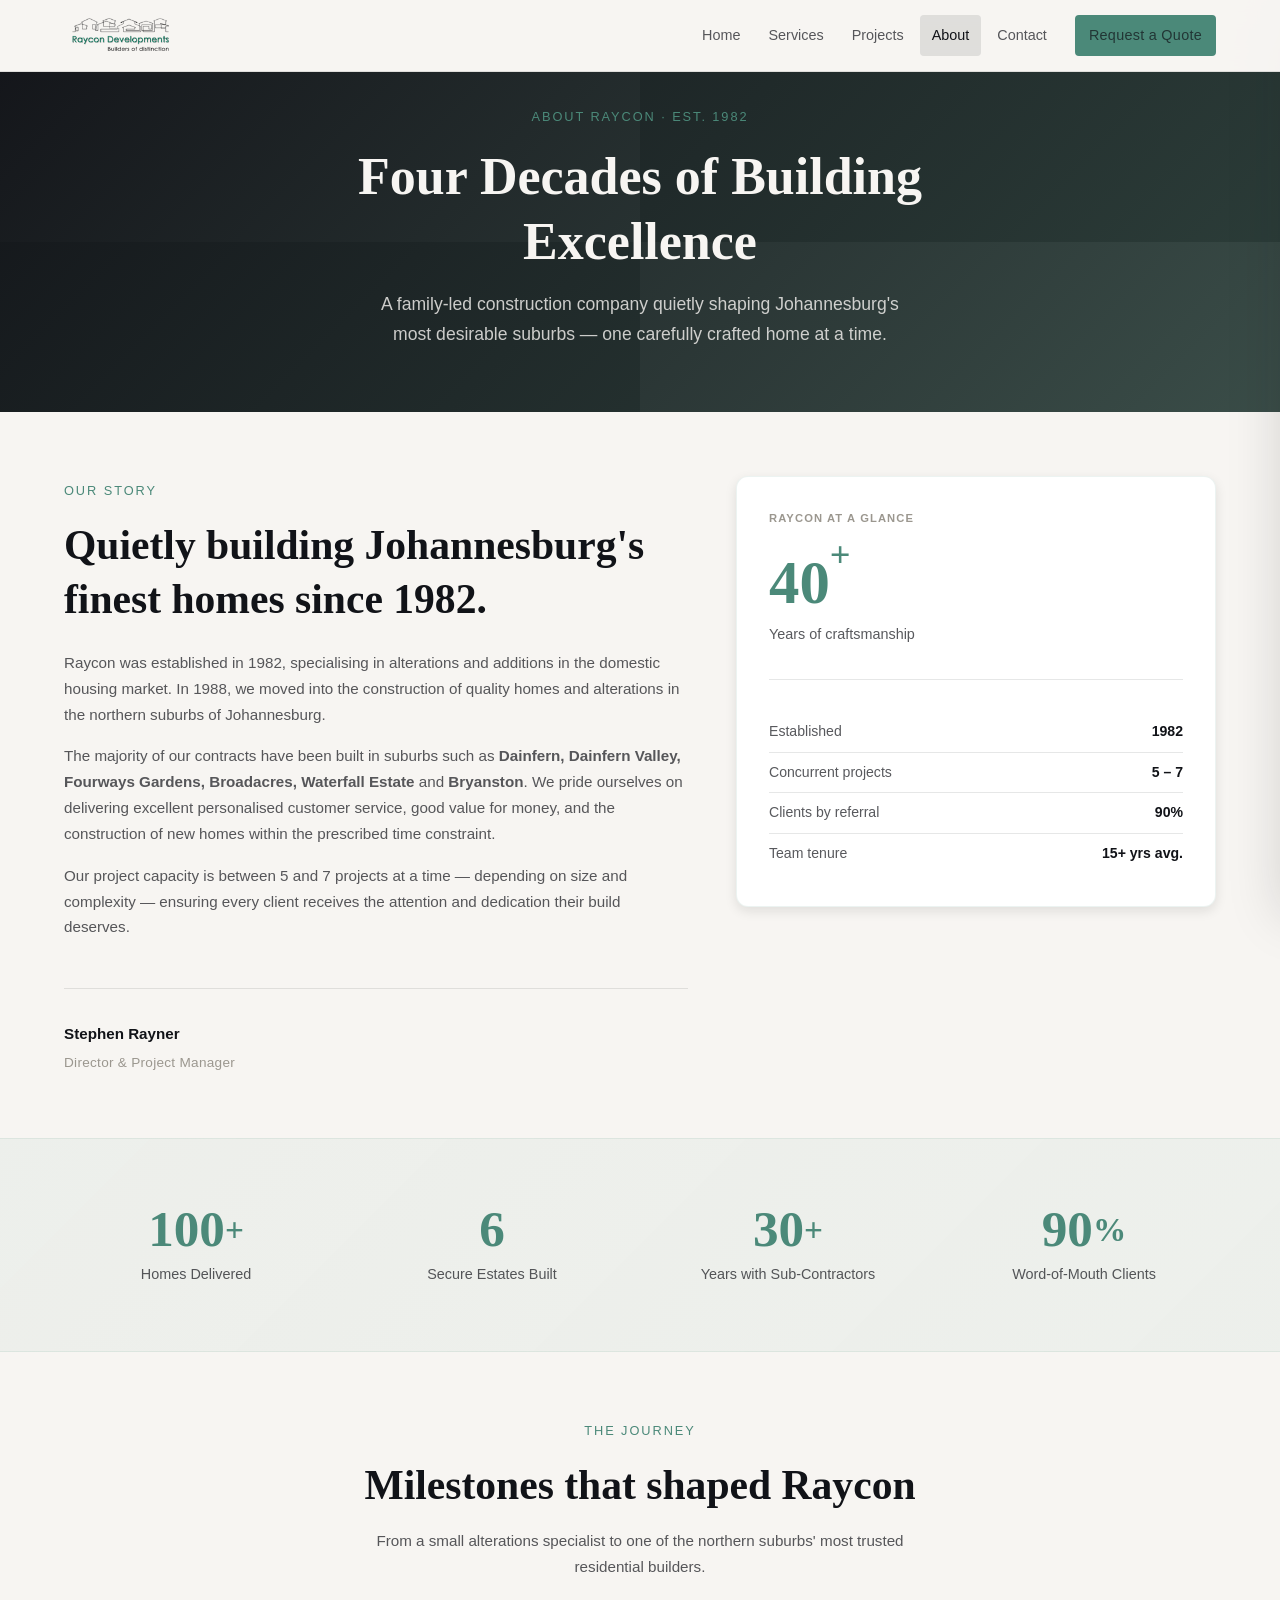
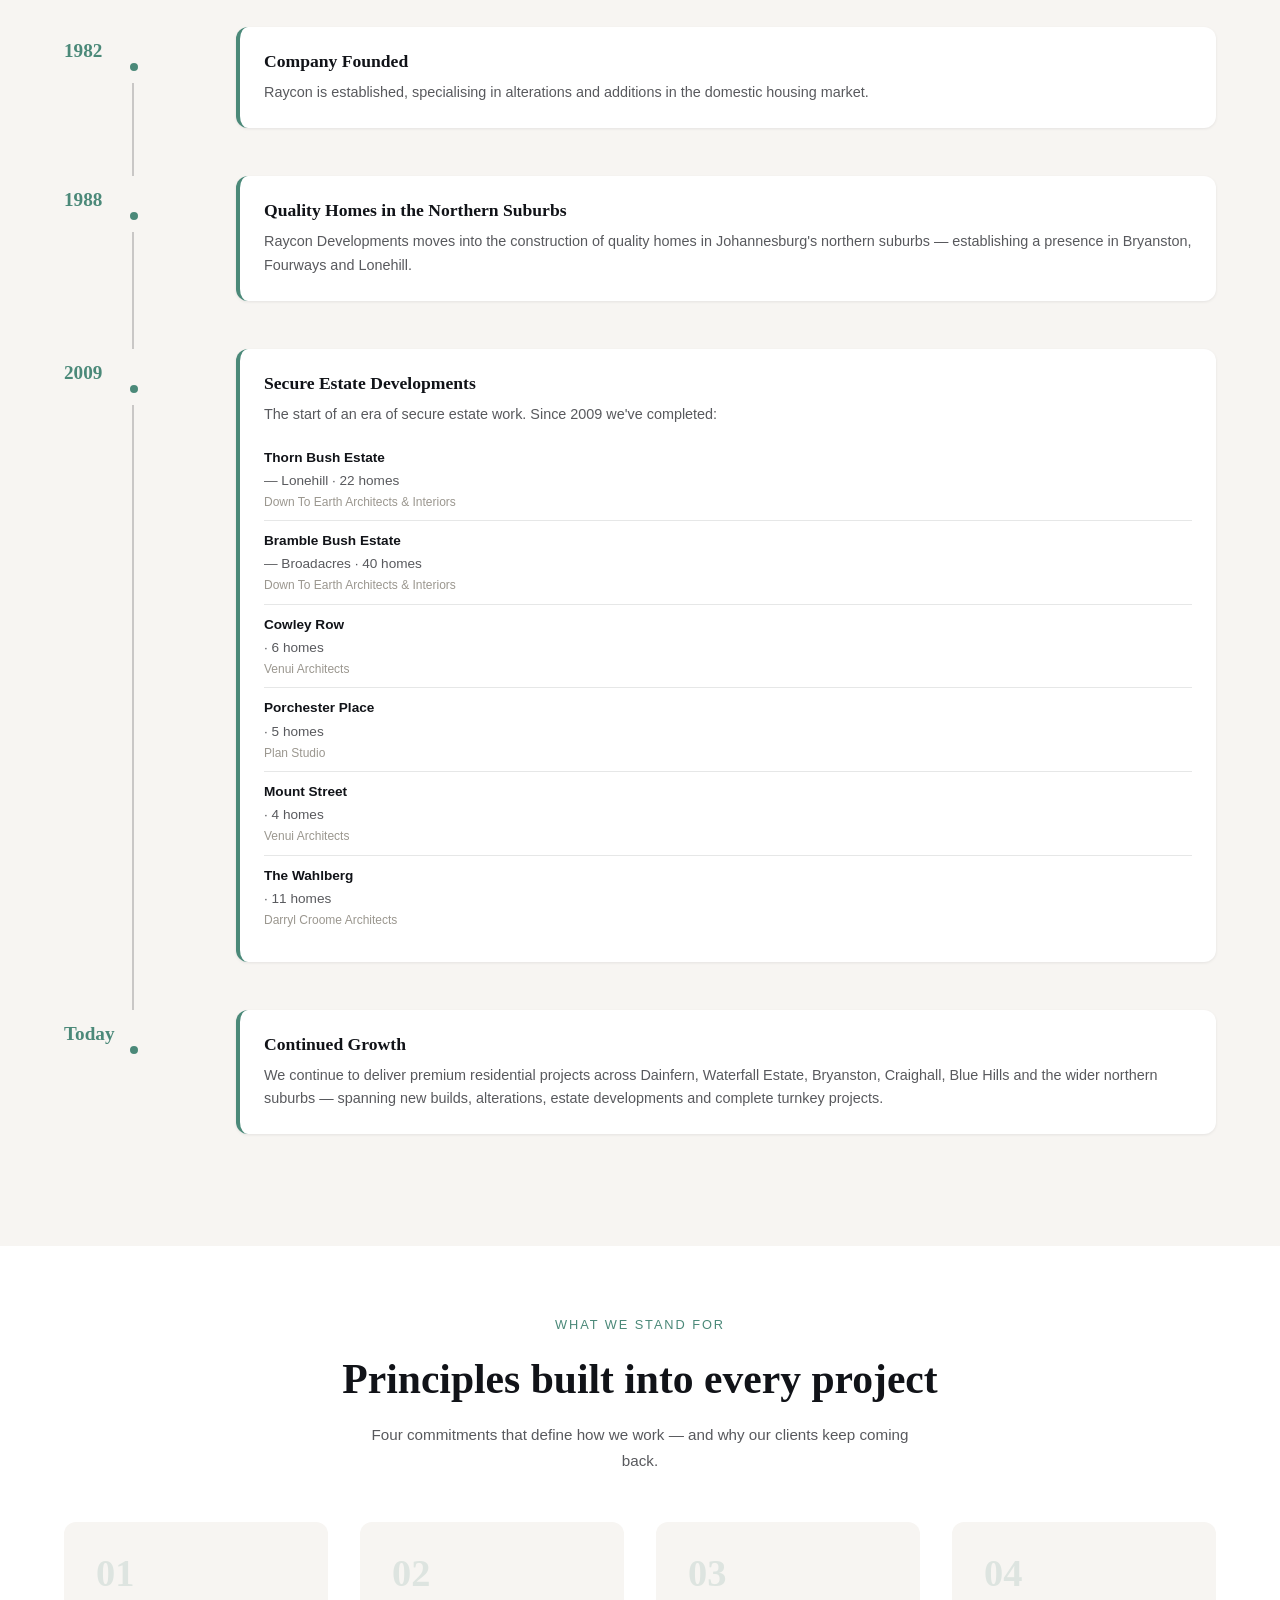
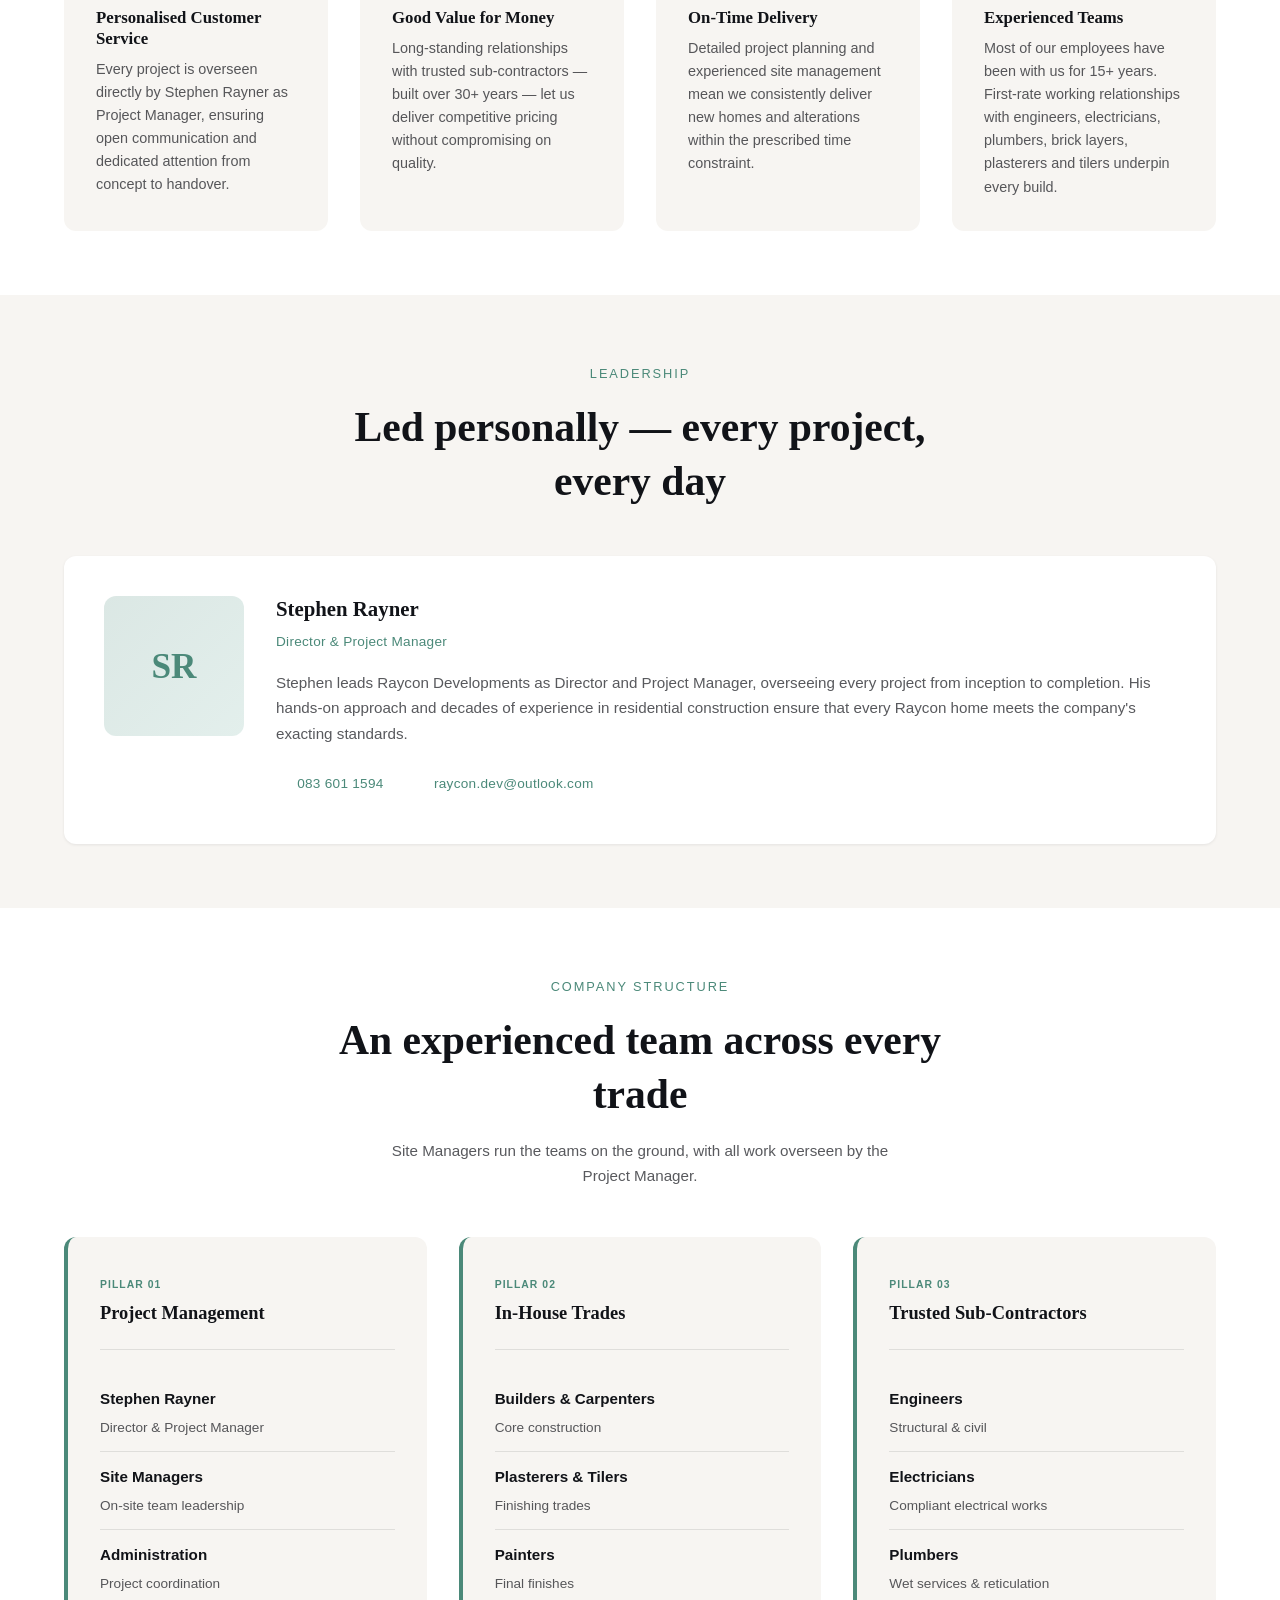
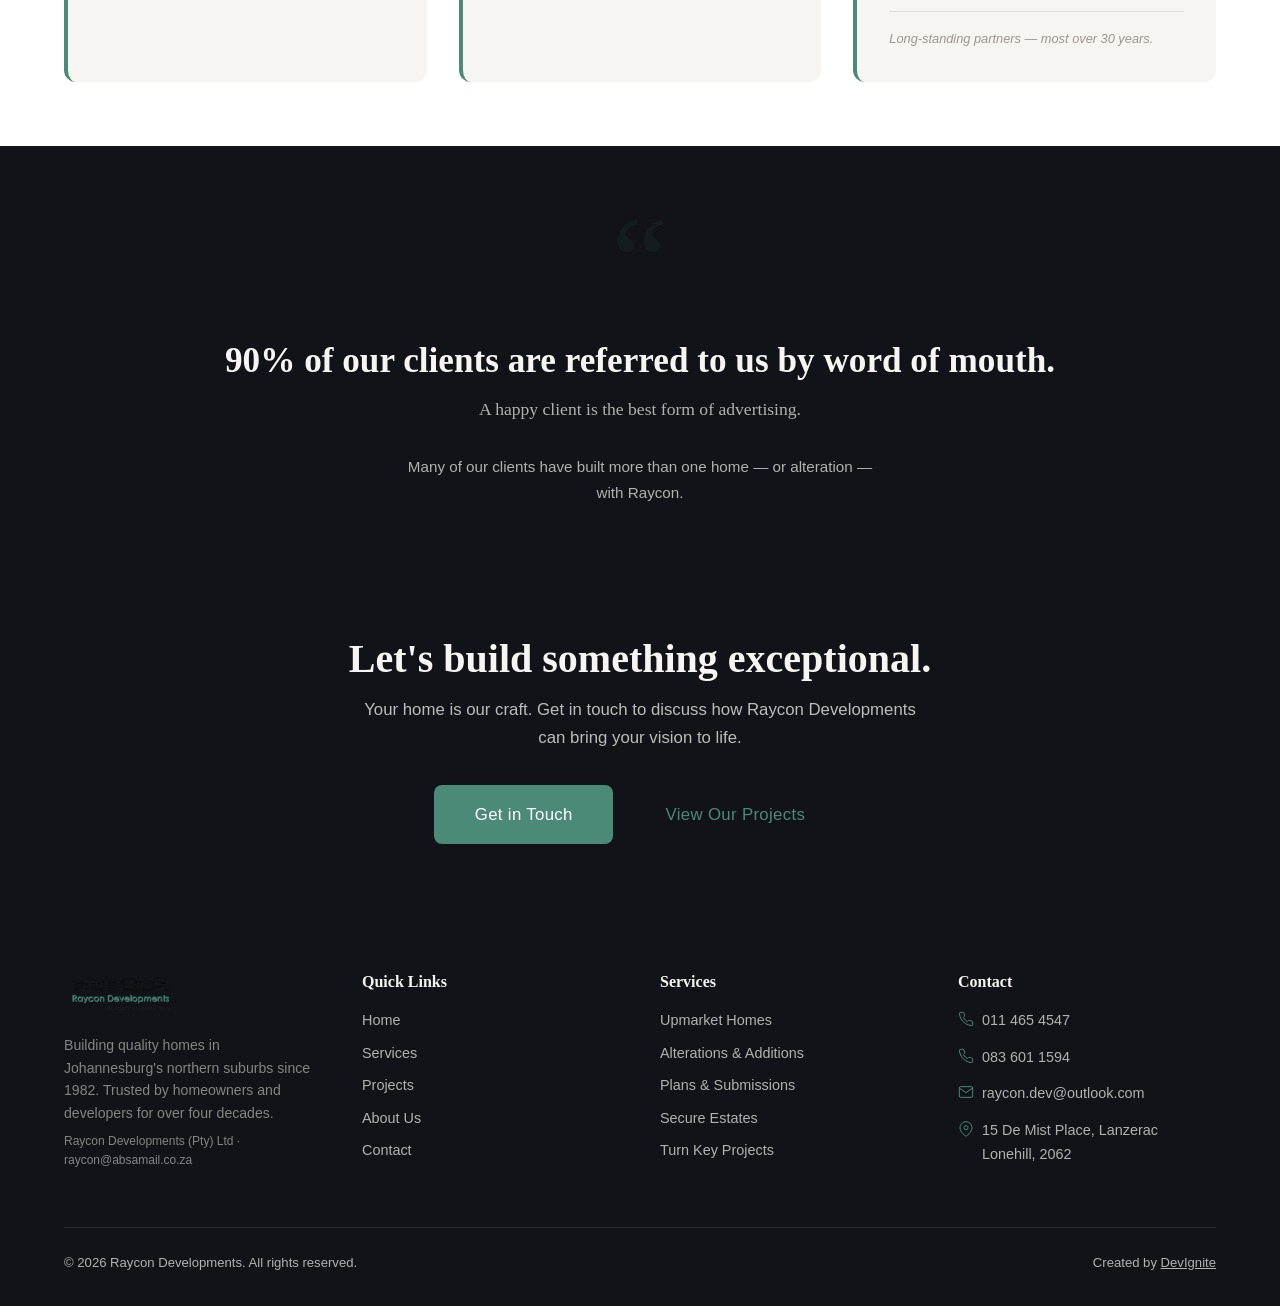
==== commit 51d0ebf2: "yeah made some more changes" ====
--- a/about.html
+++ b/about.html
@@ -341,7 +341,7 @@
             <img src="assets/img/Raycon-logo.png" alt="Raycon Developments" class="logo__image">
           </a>
           <p class="footer__credibility">Building quality homes in Johannesburg's northern suburbs since 1982. Trusted by homeowners and developers for over four decades.</p>
-          <p class="footer__credibility" style="font-size:.75rem;margin-top:var(--sp-2)">Raycon Developments (Pty) Ltd · Reg No: 2003/002211/07</p>
+          <p class="footer__credibility" style="font-size:.75rem;margin-top:var(--sp-2)">Raycon Developments (Pty) Ltd · <a href="mailto:raycon@absamail.co.za" style="color:inherit">raycon@absamail.co.za</a></p>
         </div>
         <div>
           <h4>Quick Links</h4>
--- a/assets/css/styles.css
+++ b/assets/css/styles.css
@@ -338,6 +338,108 @@
   object-fit: cover;
   background: var(--clr-light-grey);
 }
+
+/* ---------- Comparison Slider for before/after projects ---------- */
+.comparison-slider {
+  position: relative;
+  width: 100%;
+  aspect-ratio: 16 / 10;
+  overflow: hidden;
+  cursor: ew-resize;
+  background: var(--clr-light-grey);
+}
+.comparison-slider__before {
+  position: absolute;
+  inset: 0;
+  width: 100%;
+  height: 100%;
+  object-fit: cover;
+  display: block;
+}
+.comparison-slider__after-wrapper {
+  position: absolute;
+  inset: 0;
+  width: 50%;
+  overflow: hidden;
+  height: 100%;
+  transition: width 0.05s ease-out;
+}
+.comparison-slider__after {
+  position: absolute;
+  inset: 0;
+  width: 100%;
+  height: 100%;
+  object-fit: cover;
+  display: block;
+}
+.comparison-slider__handle {
+  position: absolute;
+  left: 50%;
+  top: 0;
+  width: 4px;
+  height: 100%;
+  background: white;
+  transform: translateX(-50%);
+  cursor: ew-resize;
+  z-index: 5;
+  box-shadow: 0 0 8px rgba(0, 0, 0, 0.3);
+  transition: left 0.05s ease-out;
+}
+.comparison-slider__handle::before,
+.comparison-slider__handle::after {
+  content: '';
+  position: absolute;
+  top: 50%;
+  transform: translateY(-50%);
+  width: 0;
+  height: 0;
+  border-style: solid;
+}
+.comparison-slider__handle::before {
+  left: -8px;
+  border-width: 6px 8px 6px 0;
+  border-color: transparent white transparent transparent;
+}
+.comparison-slider__handle::after {
+  right: -8px;
+  border-width: 6px 0 6px 8px;
+  border-color: transparent transparent transparent white;
+}
+.comparison-slider__label {
+  position: absolute;
+  top: .4rem;
+  z-index: 3;
+  background: rgba(0, 0, 0, 0.6);
+  color: white;
+  padding: .25rem .5rem;
+  border-radius: .2rem;
+  font-size: .65rem;
+  font-weight: var(--fw-bold);
+  text-transform: uppercase;
+  letter-spacing: .06em;
+  pointer-events: none;
+}
+.comparison-slider__label.before {
+  left: .4rem;
+}
+.comparison-slider__label.before::before {
+  content: '◀ ';
+  color: #ff6b6b;
+  margin-right: .2rem;
+}
+.comparison-slider__label.after {
+  right: .4rem;
+}
+.comparison-slider__label.after::before {
+  content: '▶ ';
+  color: #51cf66;
+  margin-right: .2rem;
+}
+.comparison-slider__label.is-hidden {
+  opacity: 0;
+  visibility: hidden;
+}
+
 .card__body {
   padding: var(--sp-5);
 }
@@ -658,10 +760,8 @@
   position: absolute;
   inset: 0;
   background:
-    linear-gradient(135deg, rgba(17,19,24,.92) 0%, rgba(47,95,85,.78) 55%, rgba(75,137,121,.62) 100%),
-    radial-gradient(circle at 20% 30%, rgba(255,255,255,.05), transparent 50%),
-    radial-gradient(circle at 80% 70%, rgba(255,255,255,.04), transparent 55%),
-    var(--clr-charcoal);
+    linear-gradient(135deg, rgba(17,19,24,.85), rgba(17,19,24,.6)),
+    url('data:image/svg+xml,<svg xmlns="http://www.w3.org/2000/svg" width="600" height="600"><rect fill="%23222" width="600" height="600"/><g fill="%23333"><rect x="0" y="0" width="300" height="300"/><rect x="300" y="300" width="300" height="300"/></g></svg>');
   background-size: cover;
   background-position: center;
 }
@@ -977,6 +1077,51 @@
   font-size: .85rem;
   color: var(--clr-mid-grey);
 }
+
+/* ---------- Before/After pairs for alterations projects ---------- */
+.before-after-pair {
+  display: grid;
+  grid-template-columns: 1fr 1fr;
+  gap: var(--sp-4);
+  margin: var(--sp-6) 0;
+}
+@media (max-width: 640px) {
+  .before-after-pair {
+    grid-template-columns: 1fr;
+    gap: var(--sp-3);
+  }
+}
+.before-after-item {
+  position: relative;
+}
+.before-after-label {
+  position: absolute;
+  top: var(--sp-2);
+  left: var(--sp-2);
+  background: rgba(0, 0, 0, 0.55);
+  color: white;
+  padding: .4rem .65rem;
+  border-radius: .3rem;
+  font-size: .75rem;
+  font-weight: var(--fw-bold);
+  text-transform: uppercase;
+  letter-spacing: .08em;
+  z-index: 1;
+}
+.before-after-label.before::before {
+  content: '▪ ';
+  color: #ff6b6b;
+  margin-right: .3rem;
+}
+.before-after-label.after::before {
+  content: '▪ ';
+  color: #51cf66;
+  margin-right: .3rem;
+}
+.before-after-item .project-detail__gallery-img {
+  margin: 0;
+}
+
 .project-detail__highlights {
   list-style: none;
   display: grid;
@@ -1350,17 +1495,69 @@
 }
 .lazy-img.loaded { opacity: 1; }
 
-/* ---------- Placeholder SVG images ---------- */
+/* ---------- Placeholder card images ---------- */
 .img-placeholder {
   width: 100%;
   aspect-ratio: 16 / 10;
-  background: var(--clr-light-grey);
-  border-radius: var(--radius-md);
+  background: var(--clr-green);
+  border-radius: var(--radius-md) var(--radius-md) 0 0;
+  position: relative;
+  overflow: hidden;
+  display: flex;
+  flex-direction: column;
+  justify-content: flex-end;
+  padding: var(--sp-4);
+  color: rgba(255,255,255,.9);
+}
+.img-placeholder__initials {
+  position: absolute;
+  inset: 0;
   display: flex;
   align-items: center;
   justify-content: center;
-  color: var(--clr-mid-grey);
-  font-size: .85rem;
+  font-size: clamp(4rem, 12vw, 7rem);
+  font-weight: var(--fw-bold);
+  color: rgba(255,255,255,.12);
+  letter-spacing: .05em;
+  user-select: none;
+  pointer-events: none;
+}
+.img-placeholder__badge {
+  display: inline-flex;
+  align-items: center;
+  gap: .4rem;
+  font-size: .7rem;
+  font-weight: var(--fw-medium);
+  letter-spacing: .08em;
+  text-transform: uppercase;
+  background: rgba(0,0,0,.25);
+  border-radius: 999px;
+  padding: .25rem .65rem;
+  margin-bottom: var(--sp-2);
+  width: fit-content;
+}
+.img-placeholder__badge::before {
+  content: '';
+  display: inline-block;
+  width: .45rem;
+  height: .45rem;
+  border-radius: 50%;
+  background: var(--clr-accent-light);
+}
+.img-placeholder__year {
+  font-size: 1.4rem;
+  font-weight: var(--fw-bold);
+  line-height: 1;
+  margin-bottom: var(--sp-1);
+}
+.img-placeholder__scope {
+  font-size: .78rem;
+  color: rgba(255,255,255,.7);
+  line-height: 1.4;
+  display: -webkit-box;
+  -webkit-line-clamp: 2;
+  -webkit-box-orient: vertical;
+  overflow: hidden;
 }
 
 /* ---------- Services page specific ---------- */
@@ -1386,54 +1583,15 @@
   color: var(--clr-charcoal-70);
 }
 .service-detail__img {
-  position: relative;
   width: 100%;
   aspect-ratio: 4 / 3;
-  background: linear-gradient(135deg, #1f2a2c 0%, #2f5f55 100%);
+  background: var(--clr-light-grey);
   border-radius: var(--radius-lg);
-  overflow: hidden;
-  margin: 0;
-  box-shadow: var(--shadow-md);
-  isolation: isolate;
-}
-.service-detail__img img {
-  width: 100%;
-  height: 100%;
-  object-fit: cover;
-  display: block;
-  transition: transform var(--transition-slow);
-}
-.service-detail__img::after {
-  content: '';
-  position: absolute;
-  inset: 0;
-  background: linear-gradient(180deg, rgba(17,19,24,0) 55%, rgba(17,19,24,.35) 100%);
-  pointer-events: none;
-  z-index: 1;
-}
-.service-detail__img:hover img {
-  transform: scale(1.04);
-}
-.service-detail__img-fallback {
-  position: absolute;
-  inset: 0;
-  display: none;
+  display: flex;
   align-items: center;
   justify-content: center;
-  font-family: var(--ff-heading);
-  font-weight: var(--fw-bold);
-  font-size: 1.4rem;
-  color: rgba(247,245,242,.85);
-  letter-spacing: .02em;
-  text-align: center;
-  padding: var(--sp-5);
-  background:
-    repeating-linear-gradient(45deg, rgba(247,245,242,.05) 0 1px, transparent 1px 14px),
-    radial-gradient(circle at 30% 30%, rgba(114,175,160,.25), transparent 60%),
-    linear-gradient(135deg, #161a1f 0%, #2f5f55 100%);
-}
-.service-detail__img--fallback .service-detail__img-fallback {
-  display: flex;
+  color: var(--clr-mid-grey);
+  font-size: .85rem;
 }
 
 /* ---------- Page breadcrumb ---------- */
@@ -1464,719 +1622,598 @@
   transform: translateY(0);
 }
 
+/* ---------- About Page Specific ---------- */
+
+/* Hero variants */
+.about-hero__bg {
+  background: linear-gradient(135deg, rgba(17,19,24,.9), rgba(75,137,121,.3)), 
+              url('data:image/svg+xml,<svg xmlns="http://www.w3.org/2000/svg" width="600" height="600"><rect fill="%23222" width="600" height="600"/><g fill="%23333"><rect x="0" y="0" width="300" height="300"/><rect x="300" y="300" width="300" height="300"/></g></svg>');
+  background-size: cover;
+  background-position: center;
+}
+
+/* About eyebrow */
+.about-eyebrow {
+  display: inline-block;
+  font-size: .8rem;
+  font-weight: var(--fw-medium);
+  letter-spacing: .15em;
+  text-transform: uppercase;
+  color: var(--clr-accent);
+  margin-bottom: var(--sp-4);
+}
+
+/* Intro section */
+.about-intro {
+  background: var(--clr-offwhite);
+}
+
+.about-intro__grid {
+  display: grid;
+  grid-template-columns: 1fr;
+  gap: var(--sp-8);
+}
+
+@media (min-width: 768px) {
+  .about-intro__grid {
+    grid-template-columns: 1.3fr 1fr;
+    align-items: start;
+  }
+}
+
+.about-intro__title {
+  font-size: clamp(1.8rem, 5vw, 2.6rem);
+  font-weight: var(--fw-bold);
+  line-height: 1.3;
+  margin-bottom: var(--sp-5);
+  color: var(--clr-charcoal);
+}
+
+.about-intro__copy p {
+  margin-bottom: var(--sp-4);
+  font-size: .95rem;
+  line-height: 1.7;
+  color: var(--clr-charcoal-70);
+}
+
+.about-intro__signature {
+  margin-top: var(--sp-8);
+  padding-top: var(--sp-6);
+  border-top: 1px solid var(--clr-charcoal-10);
+}
+
+.about-intro__sig-name {
+  font-weight: var(--fw-bold);
+  font-size: .95rem;
+  color: var(--clr-charcoal);
+  margin-bottom: var(--sp-1);
+}
+
+.about-intro__sig-role {
+  font-size: .85rem;
+  color: var(--clr-mid-grey);
+  letter-spacing: .02em;
+}
+
+/* Feature card */
+.about-feature-card {
+  background: var(--clr-white);
+  border-radius: var(--radius-lg);
+  padding: var(--sp-6);
+  box-shadow: var(--shadow-md);
+  border: 1px solid rgba(75,137,121,.1);
+}
+
+.about-feature-card__badge {
+  font-size: .7rem;
+  font-weight: var(--fw-bold);
+  letter-spacing: .1em;
+  text-transform: uppercase;
+  color: var(--clr-mid-grey);
+  margin-bottom: var(--sp-5);
+  display: block;
+}
+
+.about-feature-card__hero {
+  margin-bottom: var(--sp-6);
+  padding-bottom: var(--sp-6);
+  border-bottom: 1px solid var(--clr-charcoal-10);
+}
+
+.about-feature-card__big {
+  display: block;
+  font-family: var(--ff-heading);
+  font-size: clamp(2.8rem, 8vw, 3.8rem);
+  font-weight: var(--fw-bold);
+  color: var(--clr-accent);
+  line-height: 1;
+}
+
+.about-feature-card__big sup {
+  font-size: .6em;
+  position: relative;
+  top: -.4em;
+}
+
+.about-feature-card__big-label {
+  display: block;
+  font-family: var(--ff-body);
+  font-size: .9rem;
+  color: var(--clr-charcoal-70);
+  margin-top: var(--sp-2);
+  font-weight: var(--fw-normal);
+}
+
+.about-feature-card__list {
+  list-style: none;
+}
+
+.about-feature-card__list li {
+  display: flex;
+  justify-content: space-between;
+  padding: var(--sp-2) 0;
+  border-bottom: 1px solid var(--clr-charcoal-10);
+  font-size: .88rem;
+}
+
+.about-feature-card__list li:last-child {
+  border-bottom: none;
+}
+
+.about-feature-card__list span {
+  color: var(--clr-charcoal-70);
+}
+
+.about-feature-card__list strong {
+  font-weight: var(--fw-bold);
+  color: var(--clr-charcoal);
+}
+
+/* Stats band */
+.about-stats-band {
+  background: linear-gradient(135deg, rgba(75,137,121,.06), rgba(114,175,160,.08));
+  padding: var(--sp-8) 0;
+  border-top: 1px solid rgba(75,137,121,.1);
+  border-bottom: 1px solid rgba(75,137,121,.1);
+}
+
+.about-stats-band__inner {
+  display: grid;
+  grid-template-columns: repeat(auto-fit, minmax(160px, 1fr));
+  gap: var(--sp-6);
+  text-align: center;
+}
+
+.about-stat {
+  padding: var(--sp-4) 0;
+}
+
+.about-stat__num {
+  display: block;
+  font-family: var(--ff-heading);
+  font-size: clamp(2rem, 6vw, 3.2rem);
+  font-weight: var(--fw-bold);
+  color: var(--clr-accent);
+  line-height: 1;
+  margin-bottom: var(--sp-2);
+}
+
+.about-stat__num span {
+  font-size: .65em;
+  position: relative;
+  top: -.15em;
+}
+
+.about-stat__label {
+  font-size: .9rem;
+  color: var(--clr-charcoal-70);
+  font-weight: var(--fw-medium);
+}
+
+/* Journey / Timeline */
+.about-journey {
+  background: var(--clr-offwhite);
+}
+
+.section__header {
+  text-align: center;
+  margin-bottom: var(--sp-8);
+}
+
+.section__header h2 {
+  font-size: clamp(1.8rem, 5vw, 2.6rem);
+  font-weight: var(--fw-bold);
+  margin-bottom: var(--sp-4);
+  line-height: 1.3;
+}
+
+.section__header p {
+  font-size: .95rem;
+  color: var(--clr-charcoal-70);
+  max-width: 540px;
+  margin: 0 auto;
+}
+
+.about-timeline {
+  list-style: none;
+  position: relative;
+}
+
+.about-timeline__item {
+  position: relative;
+  padding-bottom: var(--sp-8);
+  display: grid;
+  grid-template-columns: 140px 1fr;
+  gap: var(--sp-6);
+}
+
+@media (max-width: 600px) {
+  .about-timeline__item {
+    grid-template-columns: 80px 1fr;
+    gap: var(--sp-4);
+    padding-bottom: var(--sp-6);
+  }
+}
+
+.about-timeline__item::before {
+  content: '';
+  position: absolute;
+  left: calc(140px / 2 - 8px);
+  top: 32px;
+  width: 16px;
+  height: 16px;
+  border-radius: 50%;
+  background: var(--clr-accent);
+  border: 4px solid var(--clr-offwhite);
+  z-index: 2;
+}
+
+@media (max-width: 600px) {
+  .about-timeline__item::before {
+    left: calc(80px / 2 - 8px);
+    top: 28px;
+  }
+}
+
+.about-timeline__item::after {
+  content: '';
+  position: absolute;
+  left: calc(140px / 2 - 2px);
+  top: 56px;
+  bottom: 0;
+  width: 2px;
+  background: var(--clr-charcoal-20);
+}
+
+@media (max-width: 600px) {
+  .about-timeline__item::after {
+    left: calc(80px / 2 - 2px);
+  }
+}
+
+.about-timeline__item:last-child::after {
+  display: none;
+}
+
+.about-timeline__year {
+  font-family: var(--ff-heading);
+  font-size: 1.2rem;
+  font-weight: var(--fw-bold);
+  color: var(--clr-accent);
+  padding-top: var(--sp-2);
+}
+
+@media (max-width: 600px) {
+  .about-timeline__year {
+    font-size: .95rem;
+  }
+}
+
+.about-timeline__card {
+  background: var(--clr-white);
+  border-radius: var(--radius-lg);
+  padding: var(--sp-5);
+  box-shadow: var(--shadow-sm);
+  border-left: 4px solid var(--clr-accent);
+}
+
+.about-timeline__card h3 {
+  font-size: 1.1rem;
+  margin-bottom: var(--sp-2);
+  color: var(--clr-charcoal);
+}
+
+.about-timeline__card p {
+  font-size: .9rem;
+  color: var(--clr-charcoal-70);
+  line-height: 1.6;
+  margin-bottom: var(--sp-2);
+}
+
+.about-timeline__card p:last-child {
+  margin-bottom: 0;
+}
+
+.about-timeline__estates {
+  list-style: none;
+  margin-top: var(--sp-3);
+}
+
+.about-timeline__estates li {
+  font-size: .85rem;
+  color: var(--clr-charcoal-70);
+  padding: var(--sp-2) 0;
+  border-bottom: 1px solid var(--clr-charcoal-10);
+}
+
+.about-timeline__estates li:last-child {
+  border-bottom: none;
+}
+
+.about-timeline__estates strong {
+  color: var(--clr-charcoal);
+  display: block;
+}
+
+.about-timeline__estates span {
+  font-size: .75rem;
+  color: var(--clr-mid-grey);
+  display: block;
+}
+
+/* Values section */
+.about-values {
+  background: var(--clr-white);
+}
+
+.about-values__grid {
+  display: grid;
+  grid-template-columns: repeat(auto-fit, minmax(260px, 1fr));
+  gap: var(--sp-6);
+}
+
+.about-value {
+  padding: var(--sp-6);
+  background: var(--clr-offwhite);
+  border-radius: var(--radius-lg);
+  transition: transform var(--transition-base), box-shadow var(--transition-base);
+}
+
+.about-value:hover {
+  transform: translateY(-4px);
+  box-shadow: var(--shadow-md);
+}
+
+.about-value__num {
+  display: block;
+  font-family: var(--ff-heading);
+  font-size: 2.4rem;
+  font-weight: var(--fw-bold);
+  color: rgba(75,137,121,.15);
+  line-height: 1;
+  margin-bottom: var(--sp-4);
+}
+
+.about-value__title {
+  font-size: 1.05rem;
+  font-weight: var(--fw-bold);
+  margin-bottom: var(--sp-2);
+  color: var(--clr-charcoal);
+}
+
+.about-value p {
+  font-size: .9rem;
+  color: var(--clr-charcoal-70);
+  line-height: 1.6;
+}
+
+/* Leader section */
+.about-leader {
+  background: var(--clr-offwhite);
+}
+
+.about-leader__card {
+  background: var(--clr-white);
+  border-radius: var(--radius-lg);
+  padding: var(--sp-7);
+  box-shadow: var(--shadow-sm);
+  display: grid;
+  grid-template-columns: 1fr;
+  gap: var(--sp-6);
+}
+
+@media (min-width: 600px) {
+  .about-leader__card {
+    grid-template-columns: 140px 1fr;
+    align-items: start;
+  }
+}
+
+.about-leader__avatar {
+  width: 140px;
+  height: 140px;
+  border-radius: 12px;
+  background: linear-gradient(135deg, rgba(75,137,121,.2), rgba(114,175,160,.2));
+  display: flex;
+  align-items: center;
+  justify-content: center;
+  font-family: var(--ff-heading);
+  font-size: 2.2rem;
+  font-weight: var(--fw-bold);
+  color: var(--clr-accent);
+  flex-shrink: 0;
+}
+
+.about-leader__body h3 {
+  font-size: 1.3rem;
+  margin-bottom: var(--sp-2);
+}
+
+.about-leader__name {
+  color: var(--clr-charcoal);
+}
+
+.about-leader__role {
+  font-size: .85rem;
+  color: var(--clr-accent);
+  font-weight: var(--fw-medium);
+  letter-spacing: .02em;
+  margin-bottom: var(--sp-4);
+}
+
+.about-leader__body > p {
+  font-size: .95rem;
+  color: var(--clr-charcoal-70);
+  line-height: 1.7;
+  margin-bottom: var(--sp-4);
+}
+
+.about-leader__contact {
+  display: flex;
+  flex-wrap: wrap;
+  gap: var(--sp-2);
+}
+
+/* Structure / Pillars */
+.about-structure {
+  background: var(--clr-white);
+}
+
+.about-pillars {
+  display: grid;
+  grid-template-columns: repeat(auto-fit, minmax(280px, 1fr));
+  gap: var(--sp-6);
+}
+
+.about-pillar {
+  padding: var(--sp-6);
+  background: var(--clr-offwhite);
+  border-radius: var(--radius-lg);
+  border-left: 4px solid var(--clr-accent);
+  transition: transform var(--transition-base), box-shadow var(--transition-base);
+}
+
+.about-pillar:hover {
+  transform: translateY(-4px);
+  box-shadow: var(--shadow-md);
+}
+
+.about-pillar__head {
+  margin-bottom: var(--sp-5);
+  padding-bottom: var(--sp-5);
+  border-bottom: 1px solid var(--clr-charcoal-10);
+}
+
+.about-pillar__tag {
+  display: inline-block;
+  font-size: .65rem;
+  font-weight: var(--fw-bold);
+  letter-spacing: .1em;
+  text-transform: uppercase;
+  color: var(--clr-accent);
+  margin-bottom: var(--sp-2);
+}
+
+.about-pillar__head h3 {
+  font-size: 1.15rem;
+  font-weight: var(--fw-bold);
+  color: var(--clr-charcoal);
+}
+
+.about-pillar__list {
+  list-style: none;
+}
+
+.about-pillar__list li {
+  padding: var(--sp-3) 0;
+  border-bottom: 1px solid var(--clr-charcoal-10);
+}
+
+.about-pillar__list li:last-child {
+  border-bottom: none;
+  padding-bottom: 0;
+}
+
+.about-pillar__list strong {
+  display: block;
+  font-weight: var(--fw-bold);
+  color: var(--clr-charcoal);
+  margin-bottom: var(--sp-1);
+  font-size: .95rem;
+}
+
+.about-pillar__list span {
+  display: block;
+  font-size: .85rem;
+  color: var(--clr-charcoal-70);
+}
+
+.about-pillar__note {
+  margin-top: var(--sp-4);
+  padding-top: var(--sp-4);
+  border-top: 1px solid var(--clr-charcoal-10);
+  font-size: .8rem;
+  color: var(--clr-mid-grey);
+  font-style: italic;
+}
+
+/* Referral pull quote */
+.about-referral {
+  background: var(--clr-charcoal);
+  color: var(--clr-offwhite);
+  padding: var(--sp-9) 0;
+  position: relative;
+  text-align: center;
+  overflow: hidden;
+}
+
+.about-referral__inner {
+  position: relative;
+  z-index: 1;
+}
+
+.about-referral__mark {
+  font-family: var(--ff-heading);
+  font-size: 8rem;
+  color: rgba(75,137,121,.08);
+  margin-bottom: var(--sp-5);
+  line-height: .8;
+}
+
+.about-referral__quote {
+  font-size: clamp(1.6rem, 4vw, 2.2rem);
+  font-weight: var(--fw-bold);
+  line-height: 1.4;
+  margin-bottom: var(--sp-6);
+  color: var(--clr-offwhite);
+}
+
+.about-referral__quote span {
+  display: block;
+  font-size: .5em;
+  margin-top: var(--sp-3);
+  font-weight: var(--fw-normal);
+  color: rgba(247,245,242,.7);
+}
+
+.about-referral__meta {
+  font-size: .95rem;
+  color: rgba(247,245,242,.7);
+  max-width: 480px;
+  margin: 0 auto;
+}
+
+/* Responsive animations */
+@media (prefers-reduced-motion: reduce) {
+  .about-value,
+  .about-pillar,
+  .animate-on-scroll {
+    transition: none;
+  }
+}
+
 /* ---------- Print ---------- */
 @media print {
   .navbar, .back-to-top, .mobile-nav, .nav-overlay, .toast { display: none !important; }
   body { font-size: 12pt; color: #000; }
 }
-
-/* ============================================================
-   ABOUT PAGE � refined layout
-   ============================================================ */
-
-/* Eyebrow used across about page */
-.about-eyebrow {
-  display: inline-block;
-  font-size: .78rem;
-  letter-spacing: .18em;
-  text-transform: uppercase;
-  color: var(--clr-accent);
-  font-weight: var(--fw-bold);
-  margin-bottom: var(--sp-3);
-}
-
-/* Hero � softer gradient + subtle texture */
-.about-hero { min-height: 420px; }
-.about-hero__bg {
-  background:
-    linear-gradient(135deg, rgba(17,19,24,.92) 0%, rgba(47,95,85,.78) 55%, rgba(75,137,121,.62) 100%),
-    radial-gradient(circle at 20% 30%, rgba(255,255,255,.05), transparent 50%),
-    radial-gradient(circle at 80% 70%, rgba(255,255,255,.04), transparent 55%);
-}
-
-/* ---------- Intro / Story ---------- */
-.about-intro__grid {
-  display: grid;
-  grid-template-columns: 1fr;
-  gap: var(--sp-8);
-  align-items: start;
-}
-@media (min-width: 960px) {
-  .about-intro__grid {
-    grid-template-columns: 1.15fr .85fr;
-    gap: var(--sp-10);
-  }
-}
-.about-intro__copy p { color: var(--clr-charcoal-70); }
-.about-intro__copy p strong { color: var(--clr-charcoal); }
-.about-intro__title {
-  font-size: clamp(1.7rem, 3vw, 2.4rem);
-  line-height: 1.2;
-  margin-bottom: var(--sp-5);
-  letter-spacing: -.01em;
-}
-.about-intro__signature {
-  margin-top: var(--sp-7);
-  padding-top: var(--sp-5);
-  border-top: 1px solid var(--clr-charcoal-10);
-}
-.about-intro__sig-name {
-  font-family: var(--ff-heading);
-  font-size: 1.4rem;
-  font-style: italic;
-  color: var(--clr-charcoal);
-}
-.about-intro__sig-role {
-  font-size: .82rem;
-  letter-spacing: .1em;
-  text-transform: uppercase;
-  color: var(--clr-mid-grey);
-  margin-top: var(--sp-1);
-}
-
-/* Feature card on right */
-.about-feature-card {
-  position: relative;
-  background:
-    radial-gradient(circle at top right, rgba(114,175,160,.22), rgba(114,175,160,0) 55%),
-    linear-gradient(180deg, var(--clr-charcoal) 0%, #1a1f24 100%);
-  color: var(--clr-offwhite);
-  border-radius: var(--radius-xl);
-  padding: var(--sp-7) var(--sp-6) var(--sp-6);
-  box-shadow: var(--shadow-xl);
-  overflow: hidden;
-}
-.about-feature-card::before {
-  content: '';
-  position: absolute;
-  top: -60px; right: -60px;
-  width: 220px; height: 220px;
-  background: radial-gradient(circle, rgba(75,137,121,.35), transparent 70%);
-  pointer-events: none;
-}
-.about-feature-card__badge {
-  display: inline-block;
-  font-size: .7rem;
-  letter-spacing: .2em;
-  text-transform: uppercase;
-  font-weight: var(--fw-bold);
-  color: var(--clr-accent-light);
-  padding: .35rem .7rem;
-  border: 1px solid rgba(114,175,160,.4);
-  border-radius: var(--radius-full);
-  margin-bottom: var(--sp-6);
-}
-.about-feature-card__hero {
-  display: flex;
-  flex-direction: column;
-  gap: var(--sp-1);
-  padding-bottom: var(--sp-6);
-  border-bottom: 1px solid rgba(247,245,242,.12);
-  margin-bottom: var(--sp-5);
-}
-.about-feature-card__big {
-  font-family: var(--ff-heading);
-  font-size: clamp(4rem, 8vw, 5.5rem);
-  font-weight: var(--fw-bold);
-  line-height: 1;
-  color: var(--clr-offwhite);
-  letter-spacing: -.03em;
-}
-.about-feature-card__big sup {
-  font-size: .45em;
-  color: var(--clr-accent-light);
-  margin-left: .1em;
-  top: -.4em;
-}
-.about-feature-card__big-label {
-  font-size: .92rem;
-  color: rgba(247,245,242,.7);
-  letter-spacing: .04em;
-}
-.about-feature-card__list {
-  display: grid;
-  gap: var(--sp-3);
-}
-.about-feature-card__list li {
-  display: flex;
-  justify-content: space-between;
-  align-items: baseline;
-  gap: var(--sp-3);
-  font-size: .92rem;
-}
-.about-feature-card__list li span {
-  color: rgba(247,245,242,.6);
-}
-.about-feature-card__list li strong {
-  color: var(--clr-offwhite);
-  font-family: var(--ff-heading);
-  font-weight: var(--fw-bold);
-}
-
-/* ---------- Stats band ---------- */
-.about-stats-band {
-  background: var(--clr-charcoal);
-  color: var(--clr-offwhite);
-  padding: var(--sp-8) 0;
-  position: relative;
-  overflow: hidden;
-}
-.about-stats-band::before,
-.about-stats-band::after {
-  content: '';
-  position: absolute;
-  width: 320px; height: 320px;
-  border-radius: 50%;
-  pointer-events: none;
-}
-.about-stats-band::before {
-  top: -160px; left: -100px;
-  background: radial-gradient(circle, rgba(75,137,121,.18), transparent 70%);
-}
-.about-stats-band::after {
-  bottom: -180px; right: -120px;
-  background: radial-gradient(circle, rgba(114,175,160,.14), transparent 70%);
-}
-.about-stats-band__inner {
-  display: grid;
-  grid-template-columns: repeat(2, 1fr);
-  gap: var(--sp-6) var(--sp-5);
-  text-align: center;
-  position: relative;
-}
-@media (min-width: 720px) {
-  .about-stats-band__inner {
-    grid-template-columns: repeat(4, 1fr);
-    gap: var(--sp-5);
-  }
-}
-.about-stat {
-  position: relative;
-  padding: 0 var(--sp-3);
-}
-@media (min-width: 720px) {
-  .about-stat + .about-stat::before {
-    content: '';
-    position: absolute;
-    left: 0; top: 50%;
-    transform: translateY(-50%);
-    width: 1px; height: 60%;
-    background: rgba(247,245,242,.12);
-  }
-}
-.about-stat__num {
-  font-family: var(--ff-heading);
-  font-weight: var(--fw-bold);
-  font-size: clamp(2.4rem, 5vw, 3.2rem);
-  line-height: 1;
-  color: var(--clr-offwhite);
-  letter-spacing: -.02em;
-}
-.about-stat__num span {
-  color: var(--clr-accent-light);
-  margin-left: .04em;
-}
-.about-stat__label {
-  margin-top: var(--sp-3);
-  font-size: .8rem;
-  letter-spacing: .14em;
-  text-transform: uppercase;
-  color: rgba(247,245,242,.65);
-}
-
-/* ---------- Timeline ---------- */
-.about-timeline {
-  position: relative;
-  list-style: none;
-  padding: 0;
-  margin: 0 auto;
-  max-width: 980px;
-}
-.about-timeline::before {
-  content: '';
-  position: absolute;
-  left: 28px; top: 6px; bottom: 6px;
-  width: 2px;
-  background: linear-gradient(to bottom, transparent, var(--clr-accent) 8%, var(--clr-accent) 92%, transparent);
-  opacity: .35;
-}
-@media (min-width: 820px) {
-  .about-timeline::before { left: 50%; transform: translateX(-1px); }
-}
-.about-timeline__item {
-  position: relative;
-  padding-left: 76px;
-  padding-bottom: var(--sp-8);
-}
-.about-timeline__item::before {
-  content: '';
-  position: absolute;
-  left: 21px; top: 14px;
-  width: 16px; height: 16px;
-  border-radius: 50%;
-  background: var(--clr-accent);
-  box-shadow: 0 0 0 4px var(--clr-offwhite), 0 0 0 6px rgba(75,137,121,.25);
-}
-@media (min-width: 820px) {
-  .about-timeline__item {
-    width: 50%;
-    padding-left: 0;
-    padding-right: var(--sp-7);
-  }
-  .about-timeline__item::before {
-    left: auto;
-    right: -9px;
-    top: 18px;
-  }
-  .about-timeline__item:nth-child(even) {
-    margin-left: 50%;
-    padding-left: var(--sp-7);
-    padding-right: 0;
-    text-align: left;
-  }
-  .about-timeline__item:nth-child(even)::before {
-    left: -9px;
-    right: auto;
-  }
-  .about-timeline__item:nth-child(odd) { text-align: right; }
-}
-.about-timeline__year {
-  font-family: var(--ff-heading);
-  font-weight: var(--fw-bold);
-  font-size: clamp(1.6rem, 3vw, 2.1rem);
-  color: var(--clr-accent);
-  letter-spacing: -.01em;
-  margin-bottom: var(--sp-3);
-}
-.about-timeline__card {
-  background: var(--clr-white);
-  border-radius: var(--radius-lg);
-  padding: var(--sp-6);
-  box-shadow: var(--shadow-sm);
-  border: 1px solid var(--clr-charcoal-10);
-  text-align: left;
-  transition: transform var(--transition-base), box-shadow var(--transition-base);
-}
-.about-timeline__card:hover {
-  transform: translateY(-3px);
-  box-shadow: var(--shadow-lg);
-}
-.about-timeline__card h3 {
-  font-size: 1.15rem;
-  margin-bottom: var(--sp-2);
-}
-.about-timeline__card p {
-  font-size: .94rem;
-  color: var(--clr-charcoal-70);
-}
-.about-timeline__estates {
-  margin-top: var(--sp-4);
-  display: grid;
-  gap: var(--sp-2);
-}
-.about-timeline__estates li {
-  font-size: .88rem;
-  padding: var(--sp-2) var(--sp-3);
-  background: var(--clr-offwhite);
-  border-radius: var(--radius-md);
-  border-left: 3px solid var(--clr-accent);
-}
-.about-timeline__estates li span {
-  display: block;
-  font-size: .78rem;
-  color: var(--clr-mid-grey);
-  margin-top: 2px;
-}
-
-/* ---------- Values ---------- */
-.about-values__grid {
-  display: grid;
-  gap: var(--sp-5);
-  grid-template-columns: 1fr;
-}
-@media (min-width: 640px) {
-  .about-values__grid { grid-template-columns: repeat(2, 1fr); }
-}
-@media (min-width: 1024px) {
-  .about-values__grid { grid-template-columns: repeat(4, 1fr); }
-}
-.about-value {
-  position: relative;
-  padding: var(--sp-7) var(--sp-5) var(--sp-5);
-  background: var(--clr-white);
-  border-radius: var(--radius-lg);
-  border: 1px solid var(--clr-charcoal-10);
-  box-shadow: var(--shadow-sm);
-  transition: transform var(--transition-base), box-shadow var(--transition-base), border-color var(--transition-base);
-  overflow: hidden;
-}
-.about-value::after {
-  content: '';
-  position: absolute;
-  inset: 0 0 auto 0;
-  height: 3px;
-  background: linear-gradient(90deg, var(--clr-accent), var(--clr-accent-light));
-  transform: scaleX(0);
-  transform-origin: left;
-  transition: transform var(--transition-base);
-}
-.about-value:hover {
-  transform: translateY(-4px);
-  box-shadow: var(--shadow-lg);
-  border-color: rgba(75,137,121,.3);
-}
-.about-value:hover::after { transform: scaleX(1); }
-.about-value__num {
-  font-family: var(--ff-heading);
-  font-weight: var(--fw-bold);
-  font-size: 2.2rem;
-  color: var(--clr-accent);
-  opacity: .35;
-  line-height: 1;
-  margin-bottom: var(--sp-3);
-  letter-spacing: -.02em;
-}
-.about-value__title {
-  font-size: 1.1rem;
-  margin-bottom: var(--sp-3);
-  line-height: 1.3;
-}
-.about-value p {
-  font-size: .9rem;
-  color: var(--clr-charcoal-70);
-  line-height: 1.65;
-}
-
-/* ---------- Leadership Card ---------- */
-.about-leader__card {
-  display: grid;
-  grid-template-columns: 1fr;
-  gap: var(--sp-6);
-  align-items: center;
-  background: var(--clr-white);
-  border-radius: var(--radius-xl);
-  padding: var(--sp-7);
-  box-shadow: var(--shadow-md);
-  border: 1px solid var(--clr-charcoal-10);
-  max-width: 920px;
-  margin: 0 auto;
-}
-@media (min-width: 720px) {
-  .about-leader__card {
-    grid-template-columns: 200px 1fr;
-    padding: var(--sp-8);
-    gap: var(--sp-8);
-  }
-}
-.about-leader__avatar {
-  width: 160px; height: 160px;
-  border-radius: 50%;
-  background: linear-gradient(135deg, var(--clr-accent) 0%, var(--clr-green) 100%);
-  color: var(--clr-white);
-  display: flex;
-  align-items: center;
-  justify-content: center;
-  font-family: var(--ff-heading);
-  font-size: 3rem;
-  font-weight: var(--fw-bold);
-  margin: 0 auto;
-  box-shadow: 0 12px 30px rgba(53,111,98,.3);
-  letter-spacing: .02em;
-}
-@media (min-width: 720px) {
-  .about-leader__avatar {
-    width: 180px; height: 180px;
-    font-size: 3.4rem;
-  }
-}
-.about-leader__name {
-  font-size: 1.6rem;
-  margin-bottom: var(--sp-1);
-}
-.about-leader__role {
-  font-size: .82rem;
-  letter-spacing: .14em;
-  text-transform: uppercase;
-  color: var(--clr-accent);
-  font-weight: var(--fw-bold);
-  margin-bottom: var(--sp-4);
-}
-.about-leader__body p {
-  color: var(--clr-charcoal-70);
-  font-size: .98rem;
-}
-.about-leader__contact {
-  display: flex;
-  flex-wrap: wrap;
-  gap: var(--sp-3);
-  margin-top: var(--sp-5);
-}
-
-/* ---------- Pillars ---------- */
-.about-pillars {
-  display: grid;
-  gap: var(--sp-5);
-  grid-template-columns: 1fr;
-}
-@media (min-width: 760px) {
-  .about-pillars { grid-template-columns: repeat(3, 1fr); }
-}
-.about-pillar {
-  background: var(--clr-offwhite);
-  border-radius: var(--radius-lg);
-  padding: var(--sp-6);
-  border: 1px solid var(--clr-charcoal-10);
-  transition: transform var(--transition-base), box-shadow var(--transition-base);
-}
-.about-pillar:hover {
-  transform: translateY(-3px);
-  box-shadow: var(--shadow-md);
-}
-.about-pillar__head {
-  padding-bottom: var(--sp-4);
-  margin-bottom: var(--sp-4);
-  border-bottom: 1px solid var(--clr-charcoal-10);
-}
-.about-pillar__tag {
-  display: inline-block;
-  font-size: .7rem;
-  letter-spacing: .2em;
-  text-transform: uppercase;
-  color: var(--clr-accent);
-  font-weight: var(--fw-bold);
-  margin-bottom: var(--sp-2);
-}
-.about-pillar__head h3 {
-  font-size: 1.2rem;
-}
-.about-pillar__list {
-  display: grid;
-  gap: var(--sp-3);
-}
-.about-pillar__list li {
-  display: flex;
-  flex-direction: column;
-  padding: var(--sp-3);
-  background: var(--clr-white);
-  border-radius: var(--radius-md);
-  border-left: 3px solid var(--clr-accent);
-}
-.about-pillar__list li strong {
-  font-size: .95rem;
-  color: var(--clr-charcoal);
-}
-.about-pillar__list li span {
-  font-size: .82rem;
-  color: var(--clr-mid-grey);
-  margin-top: 2px;
-}
-.about-pillar__note {
-  margin-top: var(--sp-4);
-  padding-top: var(--sp-3);
-  border-top: 1px dashed var(--clr-charcoal-10);
-  font-size: .82rem;
-  color: var(--clr-mid-grey);
-  font-style: italic;
-}
-
-/* ---------- Referral Pull-quote ---------- */
-.about-referral {
-  position: relative;
-  padding: var(--sp-10) 0;
-  background:
-    radial-gradient(circle at 80% 20%, rgba(75,137,121,.08), transparent 55%),
-    radial-gradient(circle at 10% 80%, rgba(53,111,98,.06), transparent 55%),
-    var(--clr-offwhite);
-}
-.about-referral__inner {
-  max-width: 820px;
-  text-align: center;
-  position: relative;
-}
-.about-referral__mark {
-  font-family: var(--ff-heading);
-  font-size: 8rem;
-  line-height: .8;
-  color: var(--clr-accent);
-  opacity: .18;
-  margin-bottom: var(--sp-2);
-}
-.about-referral__quote {
-  font-size: clamp(1.4rem, 3.2vw, 2.1rem);
-  font-style: italic;
-  font-weight: var(--fw-normal);
-  line-height: 1.4;
-  color: var(--clr-charcoal);
-  letter-spacing: -.005em;
-}
-.about-referral__quote span {
-  display: block;
-  margin-top: var(--sp-3);
-  color: var(--clr-charcoal-70);
-  font-size: .8em;
-}
-.about-referral__meta {
-  margin-top: var(--sp-6);
-  font-size: .88rem;
-  letter-spacing: .08em;
-  text-transform: uppercase;
-  color: var(--clr-mid-grey);
-}
-
-/* ============================================================
-   ARCHIVE PROJECT CARDS � for projects without photography
-   ============================================================ */
-.card__archive {
-  position: relative;
-  width: 100%;
-  aspect-ratio: 16 / 10;
-  overflow: hidden;
-  background:
-    radial-gradient(circle at 18% 22%, rgba(114,175,160,.18), transparent 55%),
-    radial-gradient(circle at 82% 78%, rgba(53,111,98,.22), transparent 60%),
-    linear-gradient(135deg, #161a1f 0%, #1f2a2c 50%, #2f5f55 100%);
-  color: var(--clr-offwhite);
-  display: flex;
-  flex-direction: column;
-  justify-content: space-between;
-  padding: var(--sp-5);
-  isolation: isolate;
-}
-.card__archive::before {
-  content: '';
-  position: absolute;
-  inset: 0;
-  background-image:
-    linear-gradient(rgba(247,245,242,.045) 1px, transparent 1px),
-    linear-gradient(90deg, rgba(247,245,242,.045) 1px, transparent 1px);
-  background-size: 40px 40px;
-  background-position: -1px -1px;
-  pointer-events: none;
-  mask-image: radial-gradient(circle at 30% 40%, black 25%, transparent 80%);
-  -webkit-mask-image: radial-gradient(circle at 30% 40%, black 25%, transparent 80%);
-}
-.card__archive::after {
-  content: '';
-  position: absolute;
-  top: -80px; right: -80px;
-  width: 220px; height: 220px;
-  border-radius: 50%;
-  background: radial-gradient(circle, rgba(114,175,160,.28), transparent 70%);
-  pointer-events: none;
-}
-.card__archive-grid {
-  position: absolute;
-  inset: auto -40px -40px auto;
-  width: 220px; height: 220px;
-  background:
-    repeating-linear-gradient(
-      45deg,
-      rgba(247,245,242,.05) 0,
-      rgba(247,245,242,.05) 1px,
-      transparent 1px,
-      transparent 14px
-    );
-  pointer-events: none;
-  opacity: .8;
-}
-.card__archive-tag {
-  position: relative;
-  z-index: 2;
-  display: inline-flex;
-  align-items: center;
-  gap: var(--sp-2);
-  align-self: flex-start;
-  font-size: .68rem;
-  letter-spacing: .22em;
-  text-transform: uppercase;
-  font-weight: var(--fw-bold);
-  color: var(--clr-accent-light);
-  padding: .35rem .7rem;
-  border: 1px solid rgba(114,175,160,.45);
-  border-radius: var(--radius-full);
-  background: rgba(17,19,24,.35);
-  backdrop-filter: blur(2px);
-}
-.card__archive-tag::before {
-  content: '';
-  width: 6px; height: 6px;
-  border-radius: 50%;
-  background: var(--clr-accent-light);
-  box-shadow: 0 0 0 3px rgba(114,175,160,.25);
-}
-.card__archive-mark {
-  position: absolute;
-  inset: 0;
-  z-index: 1;
-  display: flex;
-  align-items: center;
-  justify-content: center;
-  font-family: var(--ff-heading);
-  font-weight: var(--fw-bold);
-  font-size: clamp(5rem, 14vw, 8rem);
-  line-height: 1;
-  color: rgba(247,245,242,.08);
-  letter-spacing: -.04em;
-  pointer-events: none;
-  user-select: none;
-}
-.card__archive-meta {
-  position: relative;
-  z-index: 2;
-  display: flex;
-  flex-direction: column;
-  gap: var(--sp-1);
-  padding-top: var(--sp-4);
-  border-top: 1px solid rgba(247,245,242,.12);
-}
-.card__archive-year {
-  font-family: var(--ff-heading);
-  font-size: 1.4rem;
-  font-weight: var(--fw-bold);
-  color: var(--clr-offwhite);
-  letter-spacing: -.01em;
-}
-.card__archive-detail {
-  font-size: .82rem;
-  color: rgba(247,245,242,.65);
-  line-height: 1.5;
-  display: -webkit-box;
-  -webkit-line-clamp: 2;
-  -webkit-box-orient: vertical;
-  overflow: hidden;
-}
-
-/* Subtle differentiator on the body of archive cards */
-.card--archive .card__body {
-  background:
-    linear-gradient(180deg, rgba(75,137,121,.04) 0%, transparent 60%),
-    var(--clr-white);
-  border-top: 1px solid rgba(75,137,121,.12);
-}
-.card--archive:hover .card__archive-mark {
-  color: rgba(247,245,242,.12);
-  transition: color var(--transition-base);
-}
-
-/* Project detail page � archive treatment */
-.project-detail__archive {
-  margin: var(--sp-7) 0;
-  border-radius: var(--radius-lg);
-  overflow: hidden;
-  box-shadow: var(--shadow-md);
-}
-.project-detail__archive .card__archive {
-  aspect-ratio: 21 / 9;
-  padding: var(--sp-7);
-}
-.project-detail__archive .card__archive-mark {
-  font-size: clamp(6rem, 18vw, 12rem);
-}
-.project-detail__archive .card__archive-year {
-  font-size: 1.8rem;
-}
-.project-detail__archive .card__archive-detail {
-  font-size: .95rem;
-  -webkit-line-clamp: 3;
-  max-width: 60%;
-}
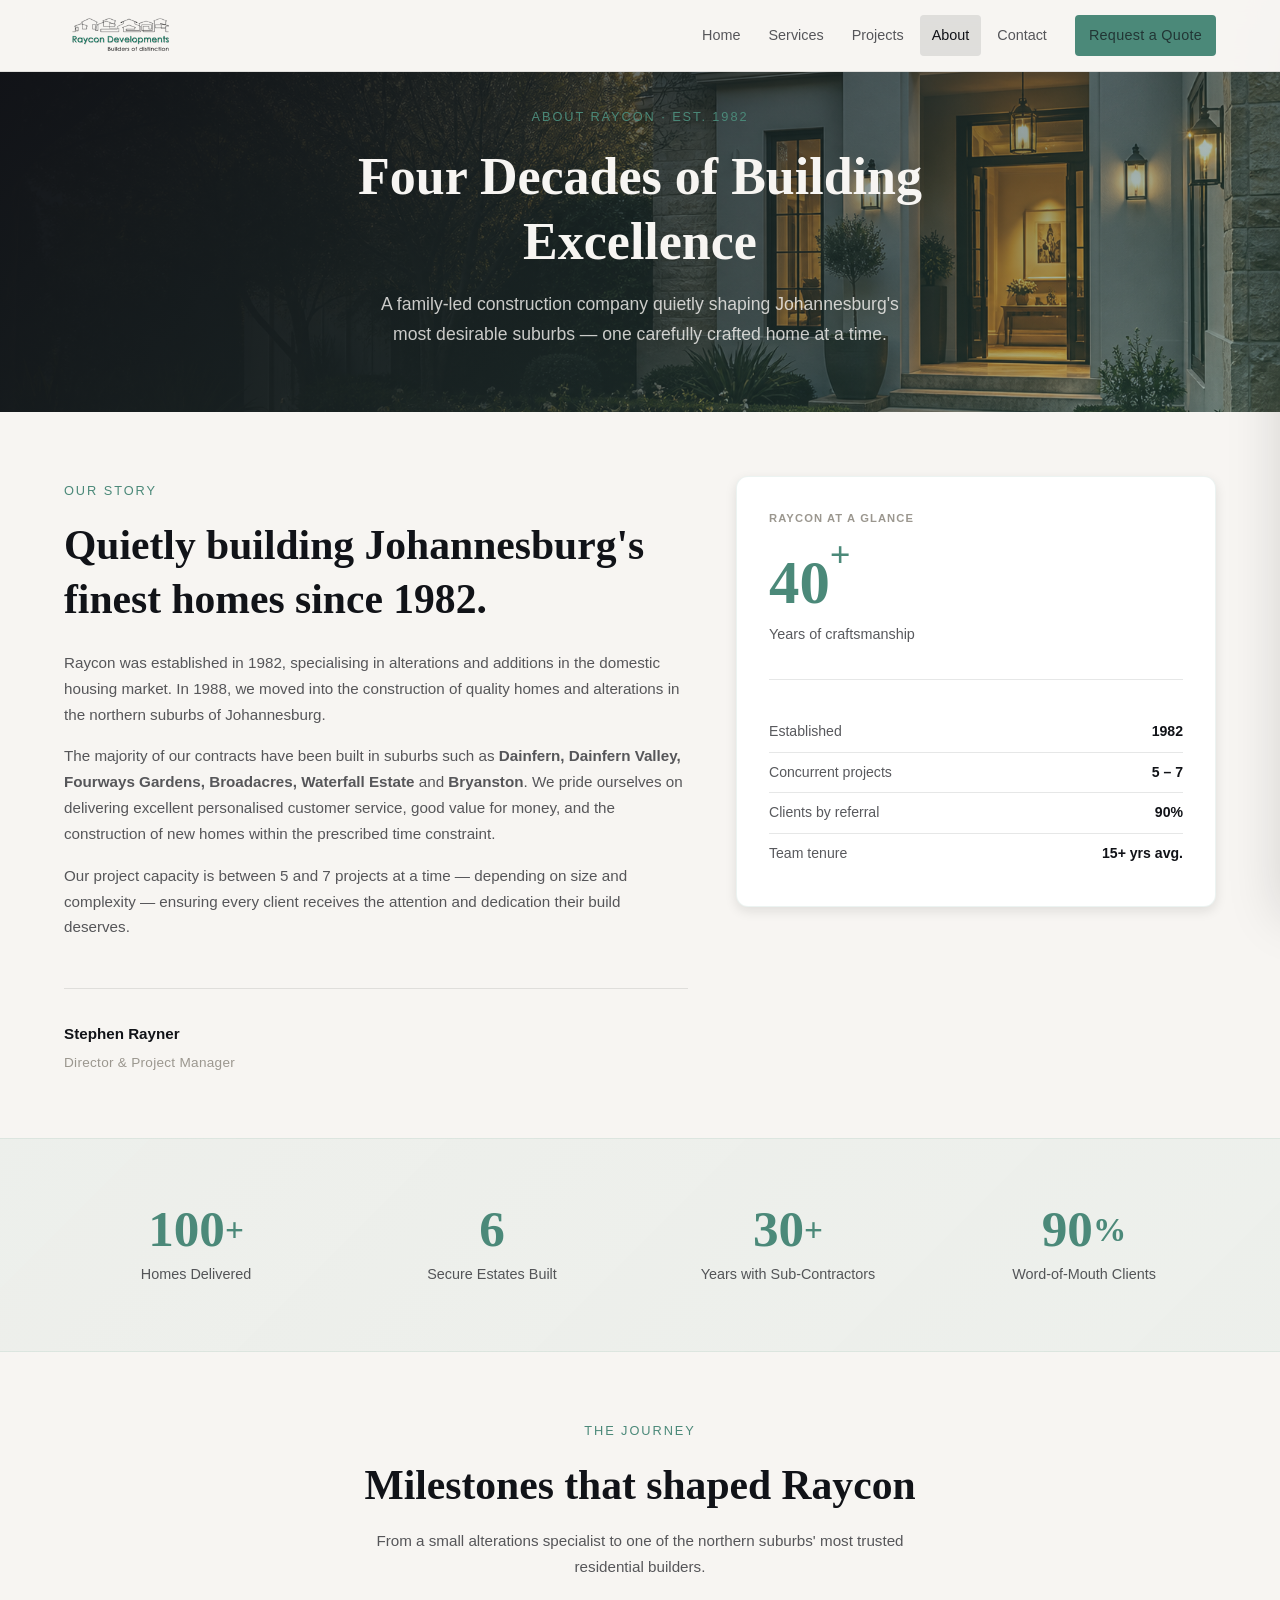
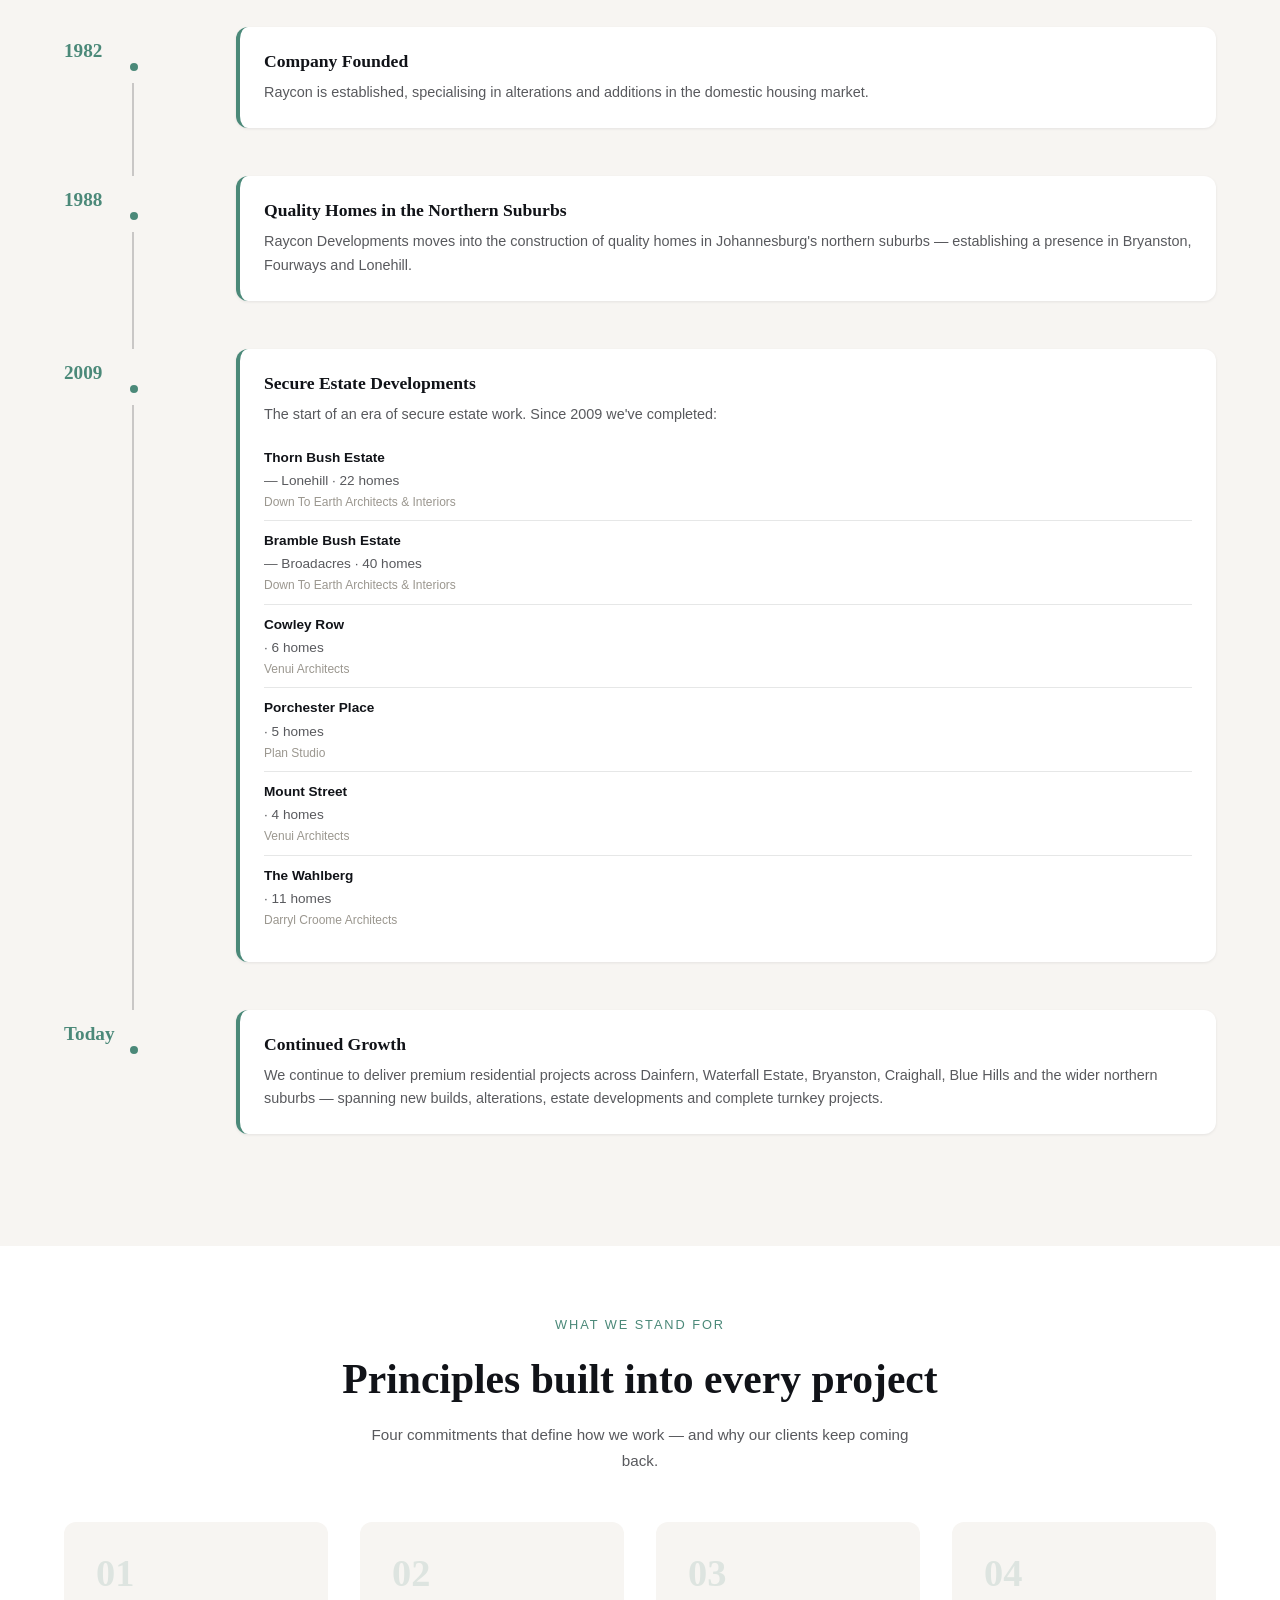
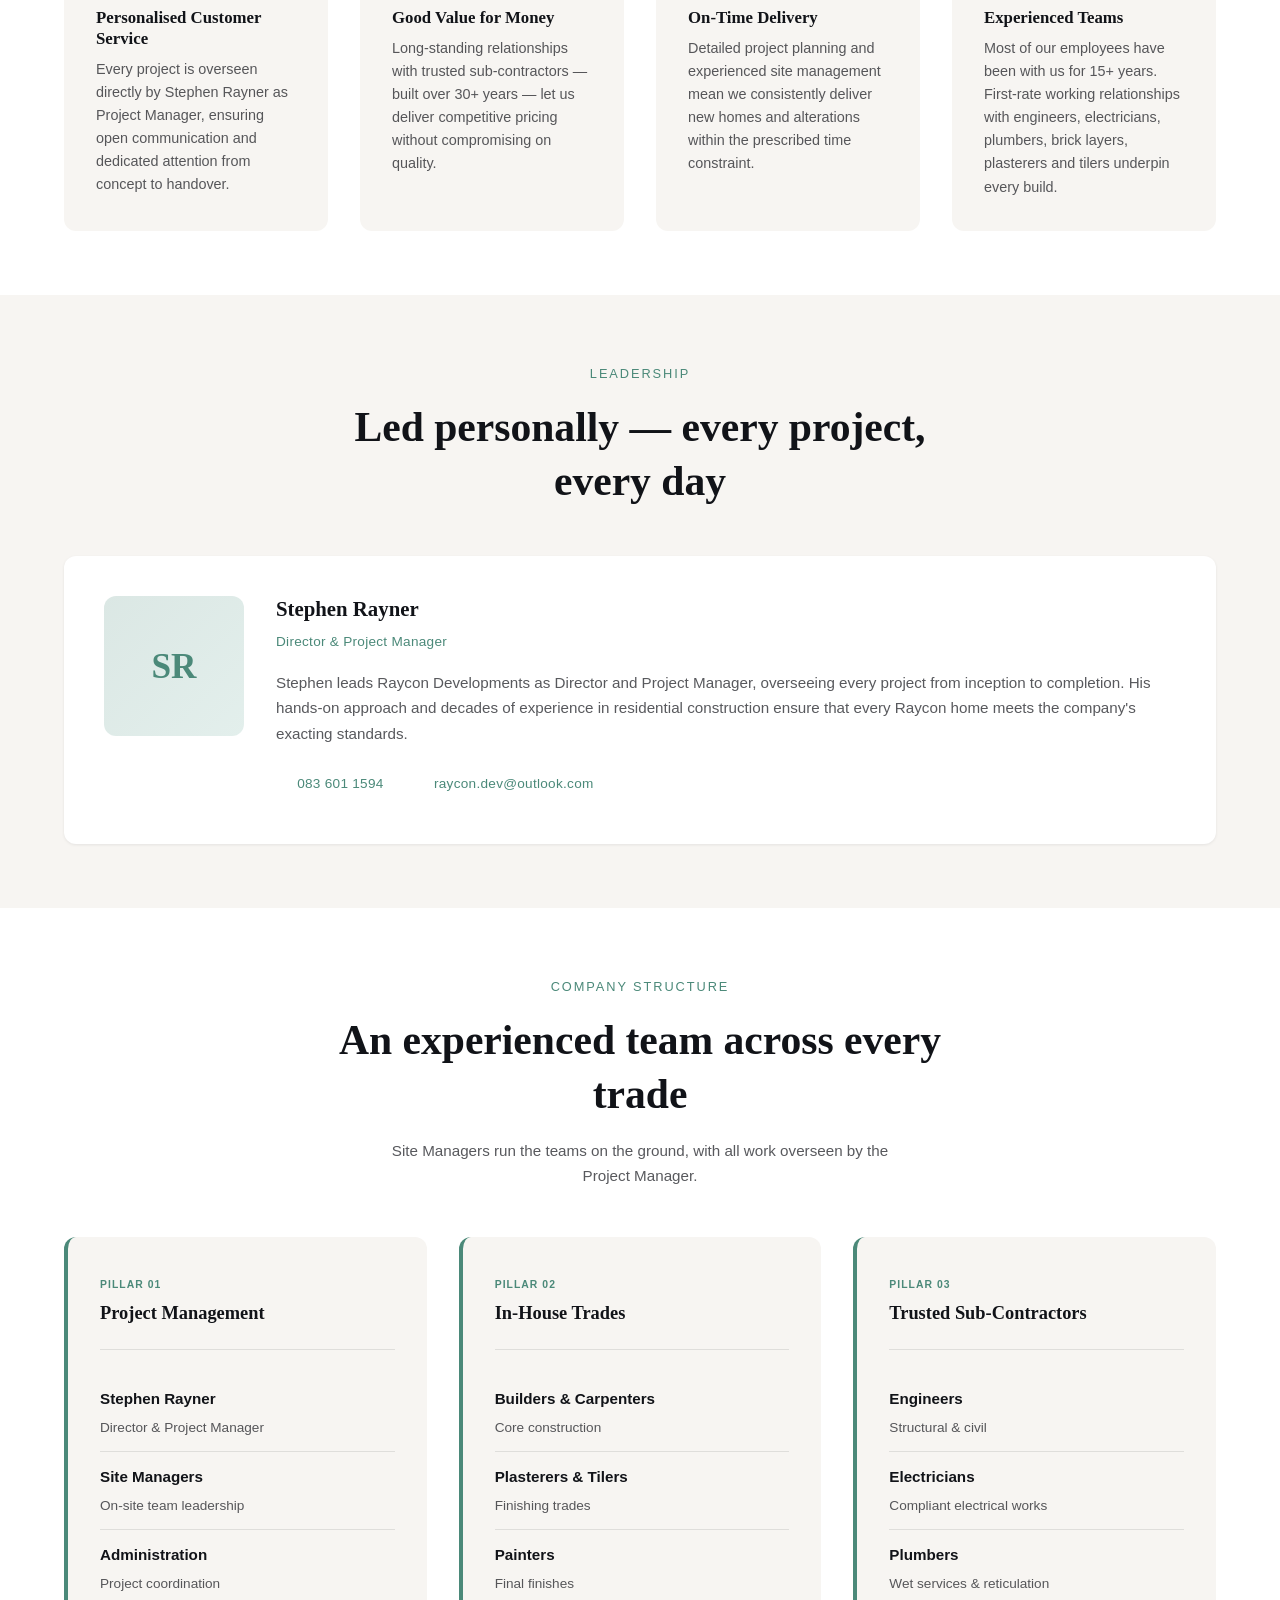
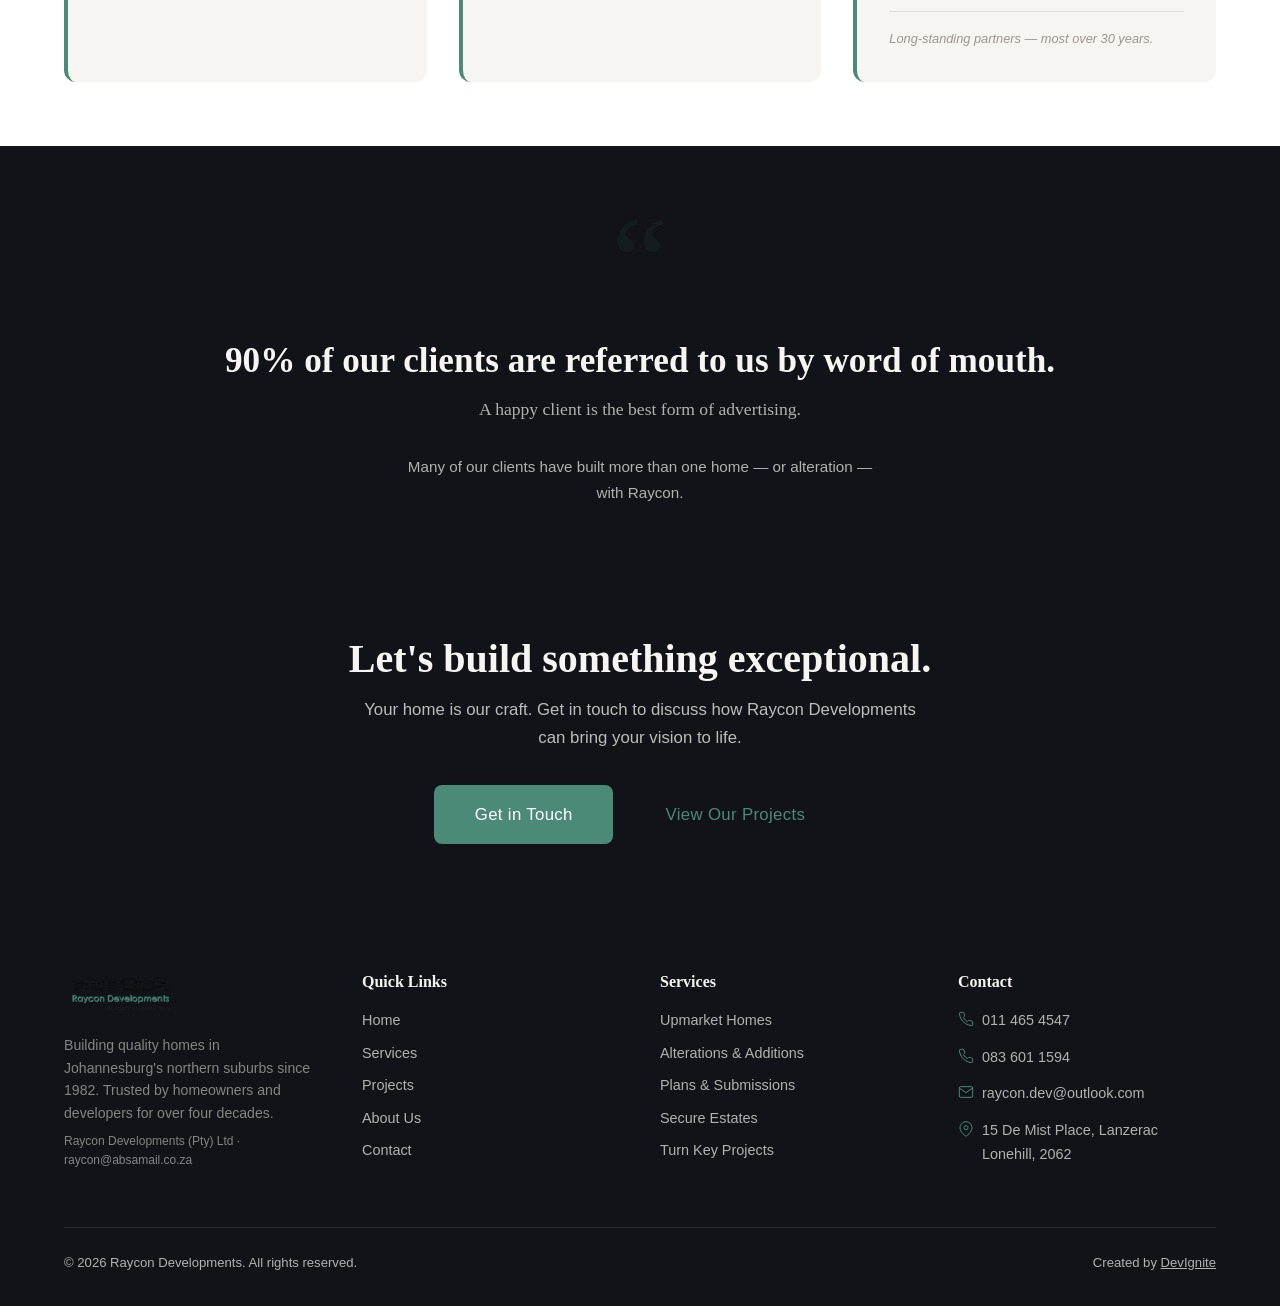
==== commit 870c0eb2: "major update" ====
--- a/about.html
+++ b/about.html
@@ -86,7 +86,7 @@
 
     <!-- ========== HERO ========== -->
     <section class="hero hero--page about-hero">
-      <div class="hero__bg about-hero__bg" aria-hidden="true"></div>
+      <div class="hero__bg hero__bg--about about-hero__bg" aria-hidden="true"></div>
       <div class="container hero__content">
         <span class="hero__eyebrow">About Raycon · Est. 1982</span>
         <h1 class="hero__title">Four Decades of Building Excellence</h1>
--- a/assets/css/styles.css
+++ b/assets/css/styles.css
@@ -86,6 +86,7 @@
   line-height: 1.7;
   color: var(--clr-charcoal);
   background: var(--clr-offwhite);
+  overflow-x: hidden;
   -webkit-font-smoothing: antialiased;
   -moz-osx-font-smoothing: grayscale;
 }
@@ -194,6 +195,7 @@
 
 /* Home page card grids: keep 3 cards first row and center incomplete second rows (e.g. 5 or 4 cards). */
 #services-preview,
+#services-cards,
 #featured-projects {
   display: flex;
   flex-wrap: wrap;
@@ -202,23 +204,29 @@
 }
 
 #services-preview > *,
+#services-cards > *,
 #featured-projects > * {
   flex: 0 1 calc((100% - (var(--sp-6) * 2)) / 3);
+  min-width: min(280px, 100%);
   max-width: calc((100% - (var(--sp-6) * 2)) / 3);
 }
 
 @media (max-width: 980px) {
   #services-preview > *,
+  #services-cards > *,
   #featured-projects > * {
     flex-basis: calc((100% - var(--sp-6)) / 2);
+    min-width: min(260px, 100%);
     max-width: calc((100% - var(--sp-6)) / 2);
   }
 }
 
 @media (max-width: 640px) {
   #services-preview > *,
+  #services-cards > *,
   #featured-projects > * {
     flex-basis: 100%;
+    min-width: 0;
     max-width: 100%;
   }
 }
@@ -761,10 +769,16 @@
   inset: 0;
   background:
     linear-gradient(135deg, rgba(17,19,24,.85), rgba(17,19,24,.6)),
-    url('data:image/svg+xml,<svg xmlns="http://www.w3.org/2000/svg" width="600" height="600"><rect fill="%23222" width="600" height="600"/><g fill="%23333"><rect x="0" y="0" width="300" height="300"/><rect x="300" y="300" width="300" height="300"/></g></svg>');
+    var(--hero-bg-image, url('data:image/svg+xml,<svg xmlns="http://www.w3.org/2000/svg" width="600" height="600"><rect fill="%23222" width="600" height="600"/><g fill="%23333"><rect x="0" y="0" width="300" height="300"/><rect x="300" y="300" width="300" height="300"/></g></svg>'));
   background-size: cover;
   background-position: center;
 }
+
+.hero__bg--home { --hero-bg-image: url('../img/hero-home.png'); }
+.hero__bg--services { --hero-bg-image: url('../img/hero-services.png'); }
+.hero__bg--projects { --hero-bg-image: url('../img/hero-projects.png'); }
+.hero__bg--about { --hero-bg-image: url('../img/hero-about.png'); }
+.hero__bg--contact { --hero-bg-image: url('../img/hero-contact.png'); }
 .hero__content {
   position: relative;
   z-index: 1;
@@ -789,6 +803,7 @@
   color: rgba(247,245,242,.8);
   max-width: 540px;
   margin-bottom: var(--sp-6);
+  overflow-wrap: anywhere;
 }
 .hero--page {
   min-height: 340px;
@@ -800,6 +815,29 @@
 }
 .hero--page .hero__text {
   margin-inline: auto;
+}
+
+.project-hero--with-image {
+  min-height: 430px;
+}
+
+.project-hero--with-image .hero__bg {
+  background:
+    linear-gradient(90deg, rgba(17,19,24,.95) 0%, rgba(17,19,24,.78) 45%, rgba(17,19,24,.35) 100%),
+    var(--project-hero-image),
+    var(--clr-charcoal);
+  background-size: cover;
+  background-position: center;
+}
+
+.project-hero--with-image .hero__content {
+  text-align: left;
+  margin-inline: auto;
+}
+
+.project-hero--with-image .hero__text {
+  margin-inline: 0;
+  max-width: 680px;
 }
 
 /* ---------- Trust Bar ---------- */
@@ -1041,7 +1079,174 @@
   color: var(--clr-white);
 }
 
+#projects-grid {
+  align-items: stretch;
+}
+
+.project-card {
+  border-radius: var(--radius-md);
+  border: 1px solid rgba(17,19,24,.08);
+  display: flex;
+  flex-direction: column;
+}
+
+.project-card .card__img,
+.project-card .comparison-slider {
+  aspect-ratio: 4 / 3;
+}
+
+.project-card .card__body {
+  display: flex;
+  flex: 1;
+  flex-direction: column;
+}
+
+.project-card .card__title {
+  font-size: 1.28rem;
+}
+
+.project-card .card__text {
+  margin-bottom: var(--sp-4);
+}
+
+.project-card__footer {
+  border-top: 1px solid var(--clr-charcoal-10);
+  color: var(--clr-mid-grey);
+  display: flex;
+  align-items: center;
+  justify-content: space-between;
+  gap: var(--sp-3);
+  margin-top: auto;
+  padding-top: var(--sp-4);
+  font-size: .82rem;
+}
+
+.project-card__footer .card__link {
+  margin-top: 0;
+}
+
 /* ---------- Project detail ---------- */
+#project-detail {
+  max-width: 1280px;
+}
+
+.project-case-study {
+  display: grid;
+  gap: var(--sp-9);
+}
+
+.project-case-study__lead {
+  display: grid;
+  grid-template-columns: minmax(0, 1.45fr) minmax(280px, .55fr);
+  gap: var(--sp-5);
+  align-items: stretch;
+}
+
+.project-case-study__media {
+  min-width: 0;
+}
+
+.project-case-study__lead-img,
+.project-case-study__comparison,
+.project-case-study__placeholder {
+  width: 100%;
+  min-height: 460px;
+  height: 100%;
+  border-radius: var(--radius-md);
+  object-fit: cover;
+  box-shadow: var(--shadow-lg);
+}
+
+.project-case-study__comparison {
+  aspect-ratio: auto;
+}
+
+.project-case-study__facts {
+  background: var(--clr-charcoal);
+  border-radius: var(--radius-md);
+  color: var(--clr-offwhite);
+  display: grid;
+  align-content: stretch;
+  overflow: hidden;
+  box-shadow: var(--shadow-lg);
+}
+
+.project-case-study__fact {
+  padding: var(--sp-5);
+  border-bottom: 1px solid rgba(247,245,242,.12);
+}
+
+.project-case-study__fact:last-child {
+  border-bottom: 0;
+}
+
+.project-case-study__fact span,
+.project-kicker {
+  display: block;
+  color: var(--clr-accent-light);
+  font-size: .72rem;
+  font-weight: var(--fw-bold);
+  letter-spacing: .14em;
+  line-height: 1.4;
+  margin-bottom: var(--sp-2);
+  text-transform: uppercase;
+}
+
+.project-case-study__fact strong {
+  display: block;
+  color: var(--clr-offwhite);
+  font-family: var(--ff-heading);
+  font-size: clamp(1.15rem, 2.2vw, 1.6rem);
+  line-height: 1.25;
+}
+
+.project-case-study__fact--scope strong {
+  font-family: var(--ff-body);
+  font-size: .95rem;
+  font-weight: var(--fw-normal);
+  line-height: 1.65;
+  color: rgba(247,245,242,.78);
+}
+
+.project-case-study__body {
+  display: grid;
+  grid-template-columns: minmax(0, 1.2fr) minmax(280px, .8fr);
+  gap: var(--sp-8);
+  align-items: start;
+}
+
+.project-case-study__story h2 {
+  margin-bottom: var(--sp-4);
+}
+
+.project-case-study__story p,
+.project-case-study__highlights li {
+  color: var(--clr-charcoal-70);
+}
+
+.project-case-study__story p {
+  font-size: 1.04rem;
+  max-width: 760px;
+  overflow-wrap: anywhere;
+}
+
+.project-case-study__highlights {
+  border-left: 1px solid var(--clr-charcoal-10);
+  padding-left: var(--sp-7);
+}
+
+.project-section-heading {
+  display: grid;
+  grid-template-columns: minmax(0, .55fr) minmax(0, 1fr);
+  gap: var(--sp-6);
+  align-items: end;
+  margin-bottom: var(--sp-5);
+}
+
+.project-section-heading h3 {
+  max-width: 520px;
+}
+
 .project-detail__meta {
   display: flex;
   flex-wrap: wrap;
@@ -1050,6 +1255,8 @@
 }
 .project-detail__meta-item {
   font-size: .9rem;
+  min-width: 0;
+  overflow-wrap: anywhere;
 }
 .project-detail__meta-item strong {
   display: block;
@@ -1061,13 +1268,13 @@
 }
 .project-detail__gallery {
   display: grid;
-  grid-template-columns: repeat(auto-fill, minmax(min(100%, 300px), 1fr));
+  grid-template-columns: repeat(6, minmax(0, 1fr));
   gap: var(--sp-4);
-  margin: var(--sp-7) 0;
+  margin: 0;
 }
 .project-detail__gallery-img {
   width: 100%;
-  aspect-ratio: 16 / 10;
+  aspect-ratio: 4 / 3;
   border-radius: var(--radius-md);
   background: var(--clr-light-grey);
   object-fit: cover;
@@ -1076,6 +1283,18 @@
   justify-content: center;
   font-size: .85rem;
   color: var(--clr-mid-grey);
+  grid-column: span 2;
+  box-shadow: var(--shadow-sm);
+}
+
+.project-detail__gallery-img:nth-child(1),
+.project-detail__gallery-img:nth-child(2):last-child {
+  grid-column: span 3;
+  aspect-ratio: 16 / 10;
+}
+
+.project-detail__gallery-img:nth-child(3):last-child {
+  grid-column: span 3;
 }
 
 /* ---------- Before/After pairs for alterations projects ---------- */
@@ -1083,7 +1302,8 @@
   display: grid;
   grid-template-columns: 1fr 1fr;
   gap: var(--sp-4);
-  margin: var(--sp-6) 0;
+  grid-column: span 6;
+  margin: 0;
 }
 @media (max-width: 640px) {
   .before-after-pair {
@@ -1140,6 +1360,79 @@
   width: 8px; height: 8px;
   border-radius: 50%;
   background: var(--clr-accent);
+}
+
+.project-actions {
+  display: flex;
+  flex-wrap: wrap;
+  gap: var(--sp-3);
+  padding-top: var(--sp-2);
+}
+
+@media (max-width: 980px) {
+  .project-case-study__lead,
+  .project-case-study__body,
+  .project-section-heading {
+    grid-template-columns: 1fr;
+  }
+
+  .project-case-study__lead-img,
+  .project-case-study__comparison,
+  .project-case-study__placeholder {
+    min-height: 360px;
+  }
+
+  .project-case-study__highlights {
+    border-left: 0;
+    padding-left: 0;
+  }
+
+  .project-detail__gallery {
+    grid-template-columns: repeat(2, minmax(0, 1fr));
+  }
+
+  .project-detail__gallery-img,
+  .project-detail__gallery-img:nth-child(1),
+  .project-detail__gallery-img:nth-child(2):last-child,
+  .project-detail__gallery-img:nth-child(3):last-child,
+  .before-after-pair {
+    grid-column: span 1;
+  }
+}
+
+@media (max-width: 640px) {
+  .project-hero--with-image {
+    min-height: 360px;
+  }
+
+  .project-hero--with-image .hero__content {
+    text-align: center;
+    margin-inline: auto;
+  }
+
+  .project-hero--with-image .hero__text {
+    margin-inline: auto;
+    max-width: min(320px, 88vw);
+    text-wrap: balance;
+  }
+
+  .project-case-study {
+    gap: var(--sp-7);
+  }
+
+  .project-case-study__lead-img,
+  .project-case-study__comparison,
+  .project-case-study__placeholder {
+    min-height: 260px;
+  }
+
+  .project-detail__gallery {
+    grid-template-columns: 1fr;
+  }
+
+  .project-actions .btn {
+    width: 100%;
+  }
 }
 
 .not-found {
@@ -1598,6 +1891,7 @@
 .breadcrumb {
   display: flex;
   align-items: center;
+  flex-wrap: wrap;
   gap: var(--sp-2);
   font-size: .85rem;
   padding: var(--sp-4) 0;
@@ -1627,7 +1921,7 @@
 /* Hero variants */
 .about-hero__bg {
   background: linear-gradient(135deg, rgba(17,19,24,.9), rgba(75,137,121,.3)), 
-              url('data:image/svg+xml,<svg xmlns="http://www.w3.org/2000/svg" width="600" height="600"><rect fill="%23222" width="600" height="600"/><g fill="%23333"><rect x="0" y="0" width="300" height="300"/><rect x="300" y="300" width="300" height="300"/></g></svg>');
+              var(--hero-bg-image);
   background-size: cover;
   background-position: center;
 }
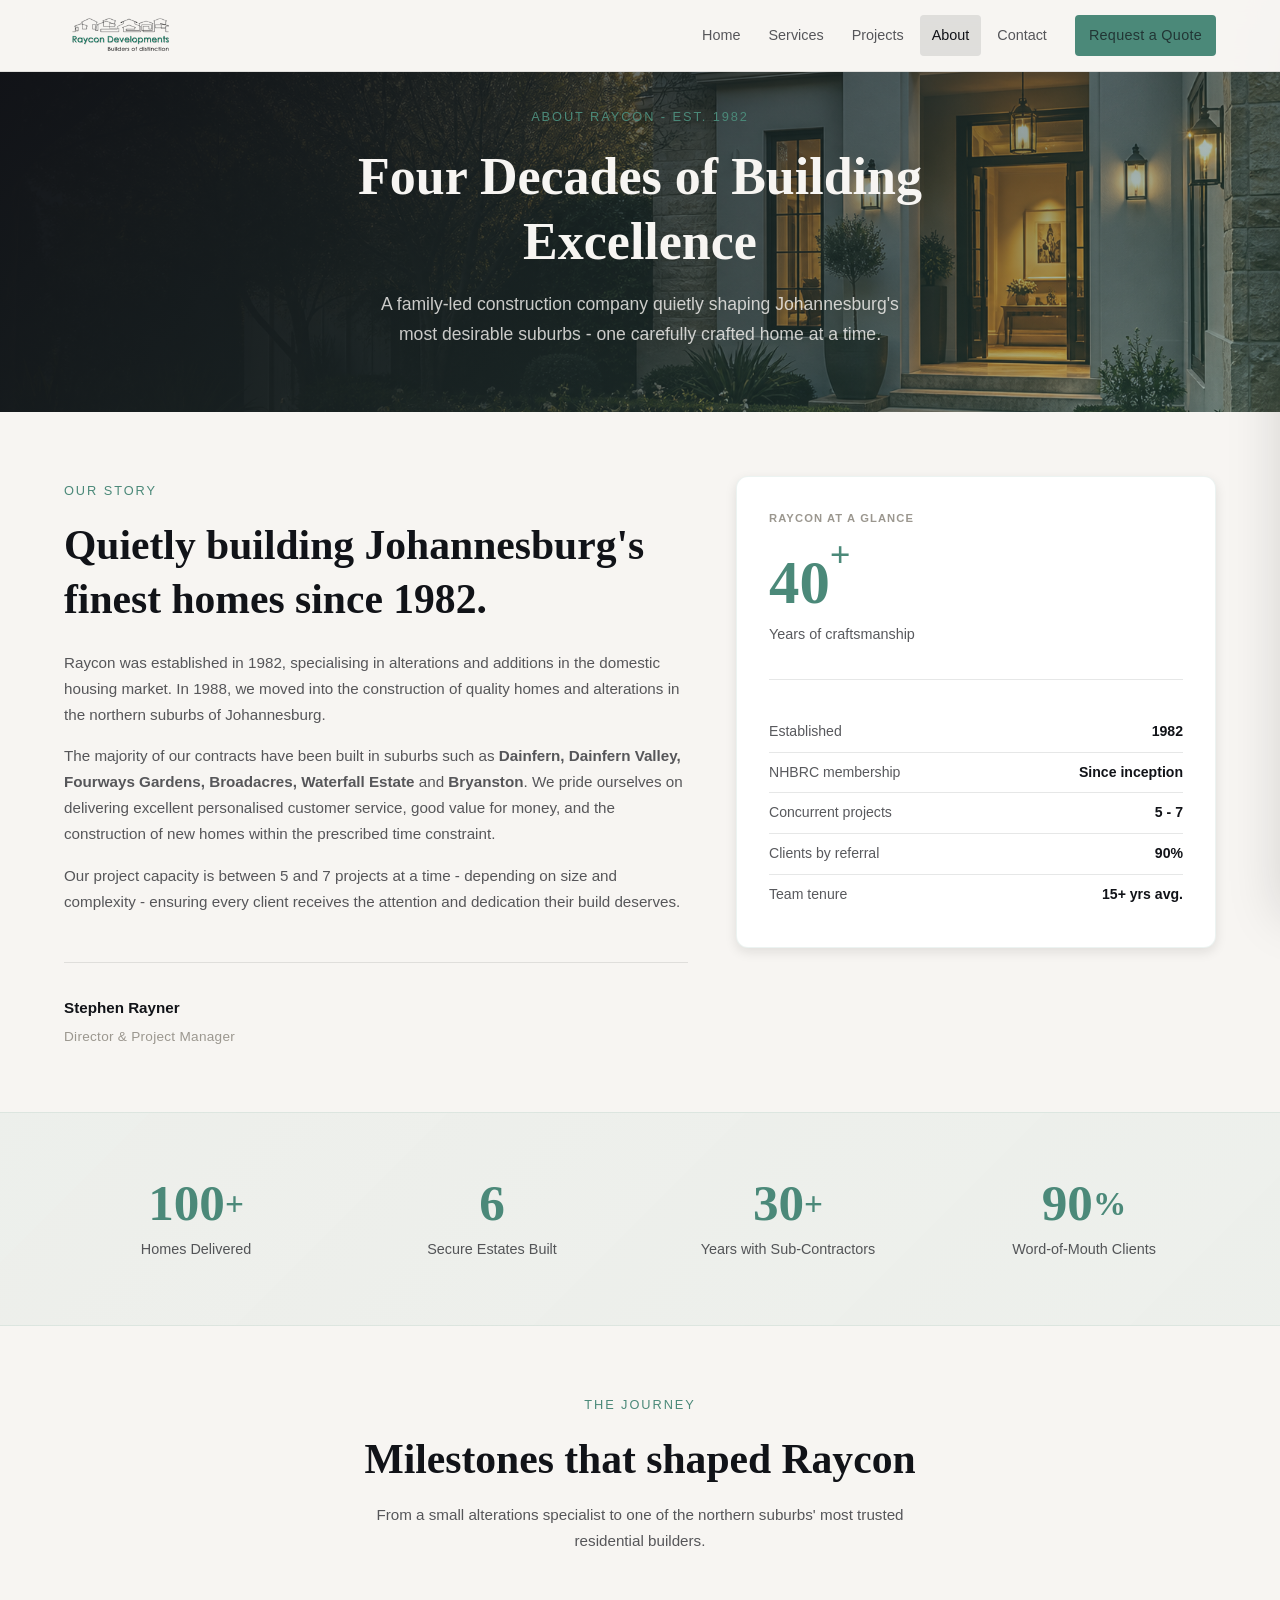
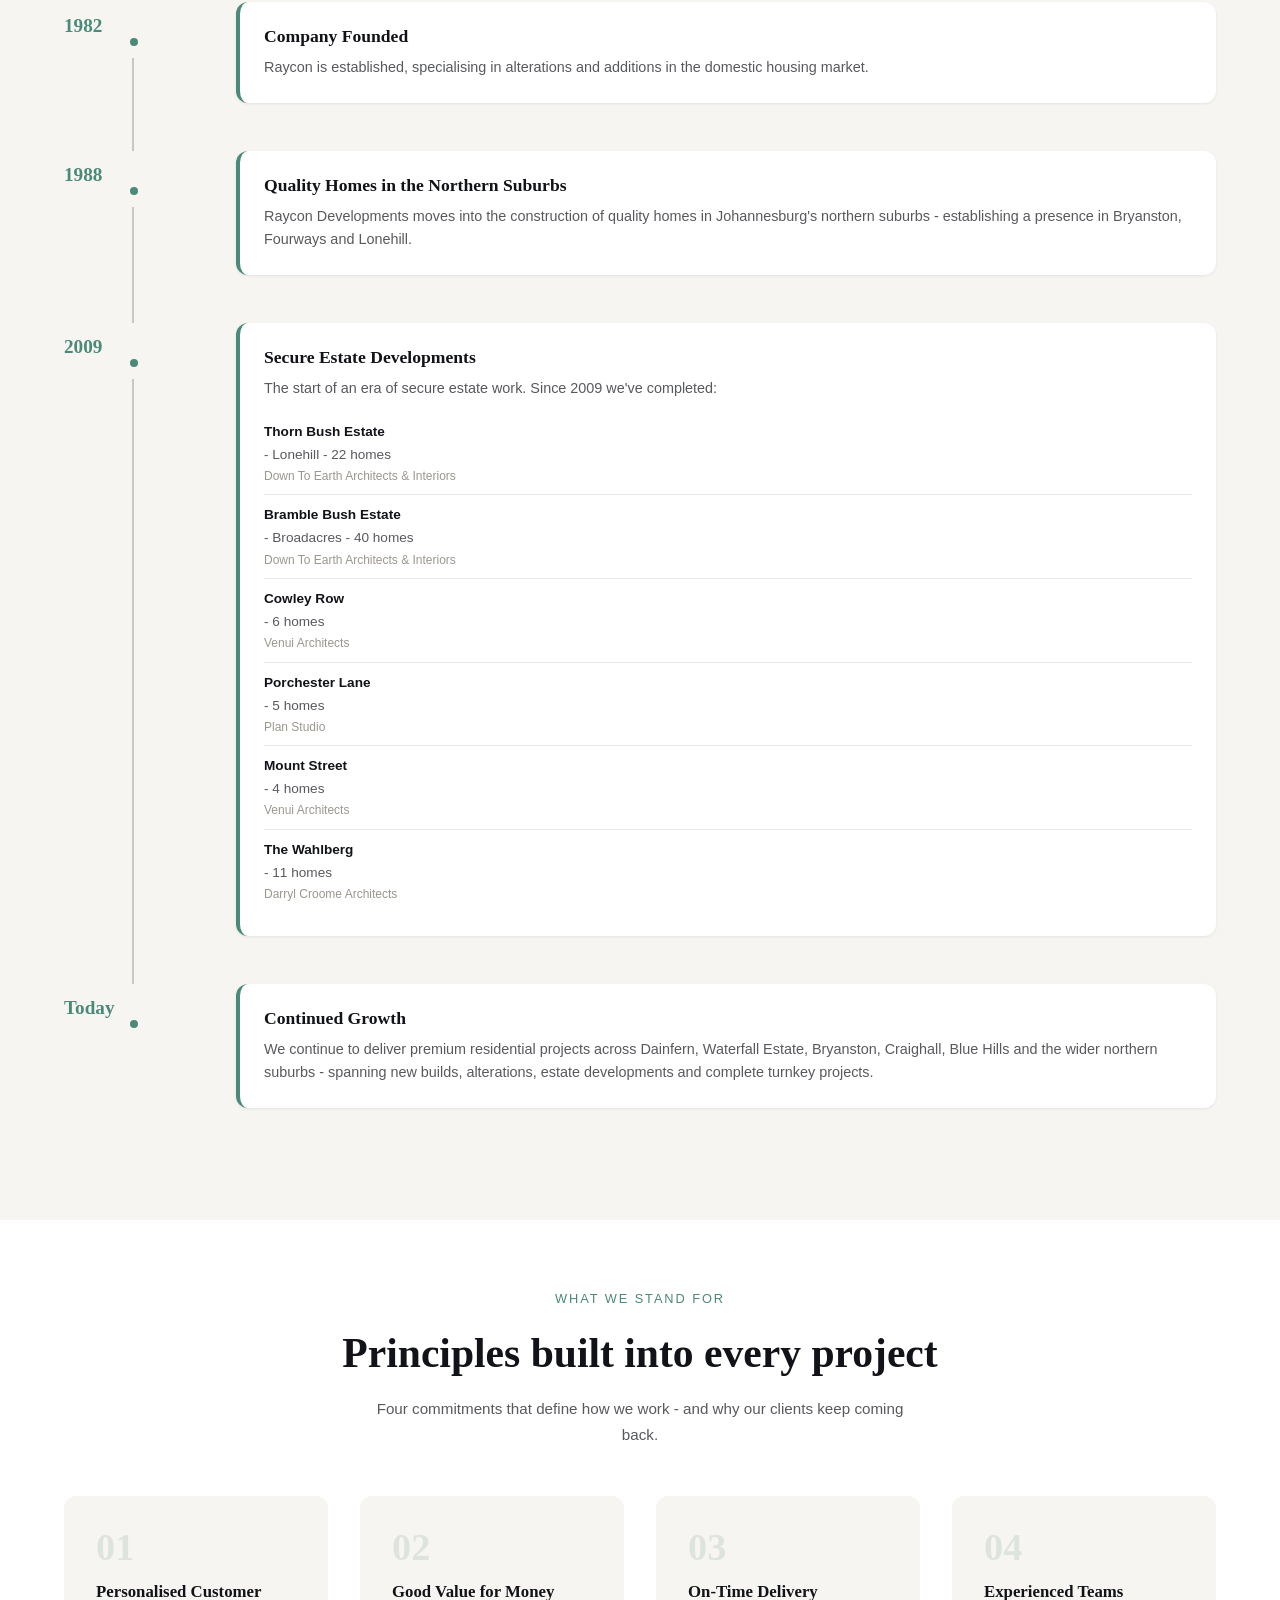
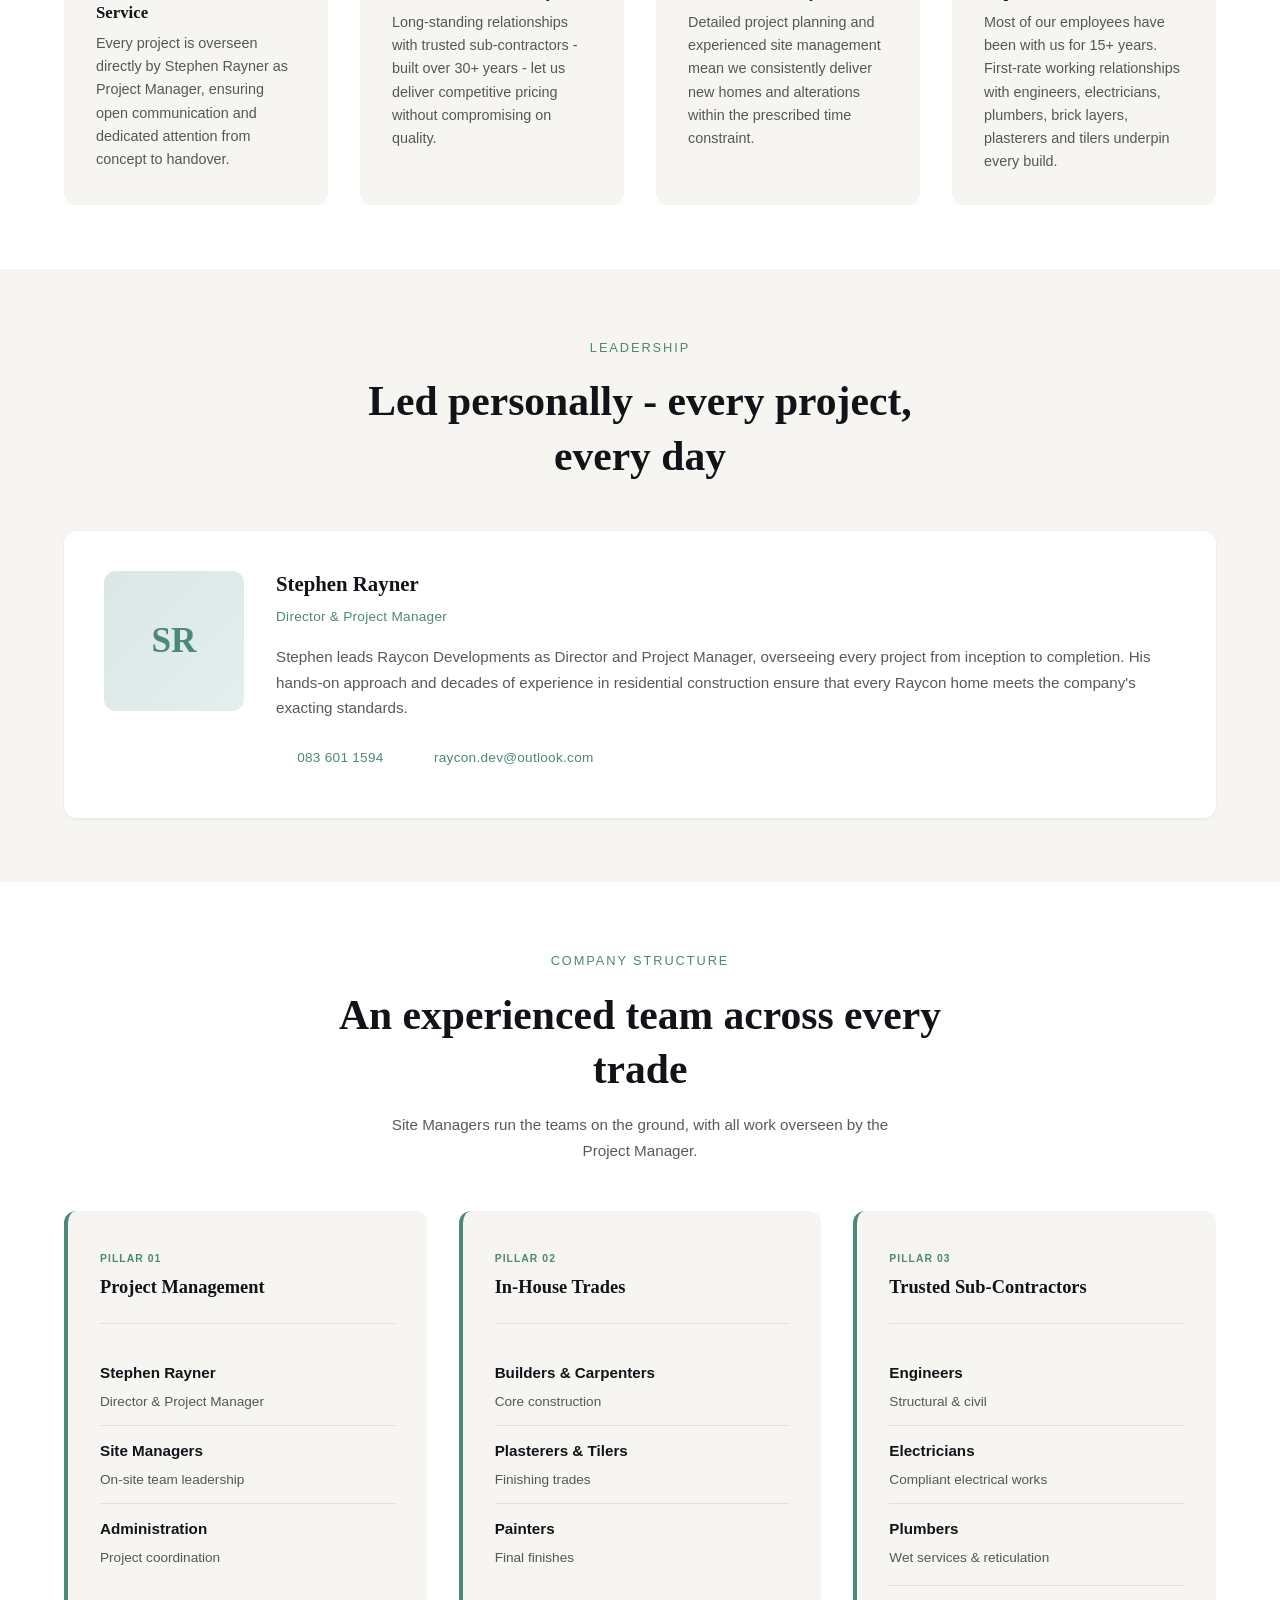
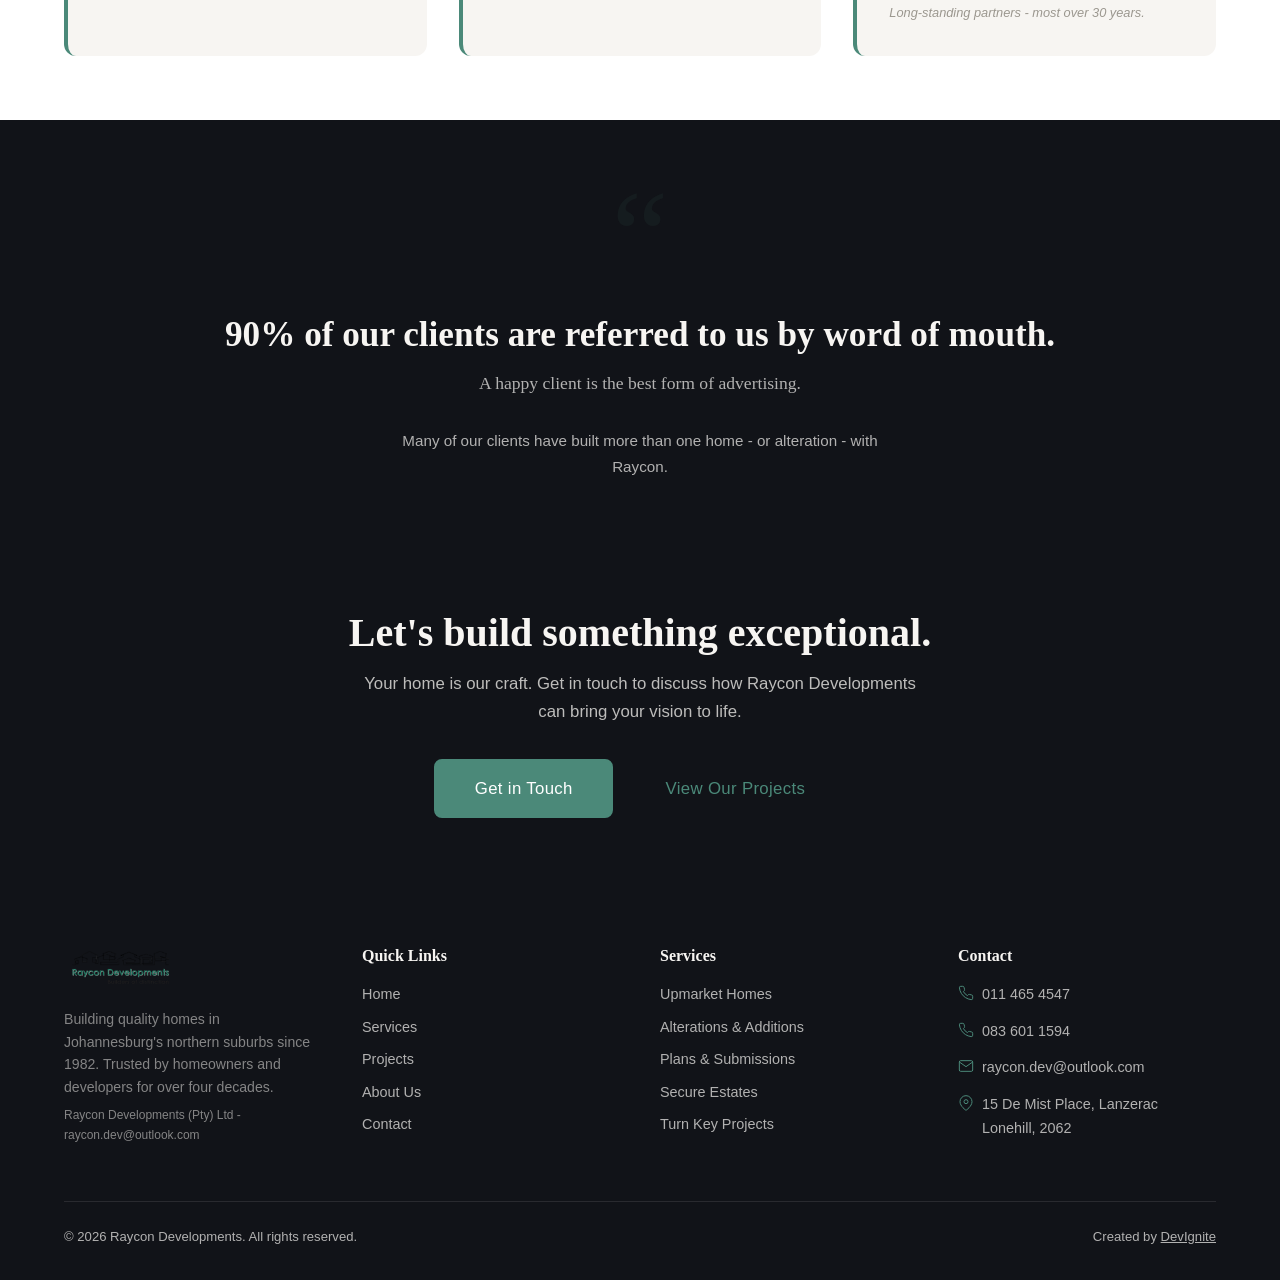
==== commit b7e4a034: "email updates" ====
--- a/about.html
+++ b/about.html
@@ -3,10 +3,10 @@
 <head>
   <meta charset="UTF-8">
   <meta name="viewport" content="width=device-width, initial-scale=1.0">
-  <title>About Us — Raycon Developments</title>
-  <meta name="description" content="Learn about Raycon Developments — premium residential builders established in 1982, delivering quality homes across Johannesburg's northern suburbs for over four decades.">
-
-  <meta property="og:title" content="About Us — Raycon Developments">
+  <title>About Us - Raycon Developments</title>
+  <meta name="description" content="Learn about Raycon Developments - premium residential builders established in 1982, delivering quality homes across Johannesburg's northern suburbs for over four decades.">
+
+  <meta property="og:title" content="About Us - Raycon Developments">
   <meta property="og:description" content="Over 40 years of building quality homes in Johannesburg's northern suburbs.">
   <meta property="og:type" content="website">
 
@@ -53,7 +53,7 @@
   <!-- ========== NAVBAR ========== -->
   <header class="navbar" role="banner">
     <div class="container-wide navbar__inner">
-      <a href="index.html" class="logo" aria-label="Raycon Developments — Home">
+      <a href="index.html" class="logo" aria-label="Raycon Developments - Home">
         <img src="assets/img/Raycon-logo.png" alt="Raycon Developments" class="logo__image">
       </a>
       <nav class="nav-links" aria-label="Main navigation">
@@ -88,9 +88,9 @@
     <section class="hero hero--page about-hero">
       <div class="hero__bg hero__bg--about about-hero__bg" aria-hidden="true"></div>
       <div class="container hero__content">
-        <span class="hero__eyebrow">About Raycon · Est. 1982</span>
+        <span class="hero__eyebrow">About Raycon - Est. 1982</span>
         <h1 class="hero__title">Four Decades of Building Excellence</h1>
-        <p class="hero__text">A family-led construction company quietly shaping Johannesburg's most desirable suburbs — one carefully crafted home at a time.</p>
+        <p class="hero__text">A family-led construction company quietly shaping Johannesburg's most desirable suburbs - one carefully crafted home at a time.</p>
       </div>
     </section>
 
@@ -103,7 +103,7 @@
             <h2 id="story-heading" class="about-intro__title">Quietly building Johannesburg's finest homes since 1982.</h2>
             <p>Raycon was established in 1982, specialising in alterations and additions in the domestic housing market. In 1988, we moved into the construction of quality homes and alterations in the northern suburbs of Johannesburg.</p>
             <p>The majority of our contracts have been built in suburbs such as <strong>Dainfern, Dainfern Valley, Fourways Gardens, Broadacres, Waterfall Estate</strong> and <strong>Bryanston</strong>. We pride ourselves on delivering excellent personalised customer service, good value for money, and the construction of new homes within the prescribed time constraint.</p>
-            <p>Our project capacity is between 5 and 7 projects at a time — depending on size and complexity — ensuring every client receives the attention and dedication their build deserves.</p>
+            <p>Our project capacity is between 5 and 7 projects at a time - depending on size and complexity - ensuring every client receives the attention and dedication their build deserves.</p>
             <div class="about-intro__signature">
               <div class="about-intro__sig-name">Stephen Rayner</div>
               <div class="about-intro__sig-role">Director &amp; Project Manager</div>
@@ -118,7 +118,8 @@
             </div>
             <ul class="about-feature-card__list">
               <li><span>Established</span><strong>1982</strong></li>
-              <li><span>Concurrent projects</span><strong>5 – 7</strong></li>
+              <li><span>NHBRC membership</span><strong>Since inception</strong></li>
+              <li><span>Concurrent projects</span><strong>5 - 7</strong></li>
               <li><span>Clients by referral</span><strong>90%</strong></li>
               <li><span>Team tenure</span><strong>15+ yrs avg.</strong></li>
             </ul>
@@ -170,7 +171,7 @@
             <div class="about-timeline__year">1988</div>
             <div class="about-timeline__card">
               <h3>Quality Homes in the Northern Suburbs</h3>
-              <p>Raycon Developments moves into the construction of quality homes in Johannesburg's northern suburbs — establishing a presence in Bryanston, Fourways and Lonehill.</p>
+              <p>Raycon Developments moves into the construction of quality homes in Johannesburg's northern suburbs - establishing a presence in Bryanston, Fourways and Lonehill.</p>
             </div>
           </li>
           <li class="about-timeline__item animate-on-scroll">
@@ -179,12 +180,12 @@
               <h3>Secure Estate Developments</h3>
               <p>The start of an era of secure estate work. Since 2009 we've completed:</p>
               <ul class="about-timeline__estates">
-                <li><strong>Thorn Bush Estate</strong> — Lonehill · 22 homes <span>Down To Earth Architects &amp; Interiors</span></li>
-                <li><strong>Bramble Bush Estate</strong> — Broadacres · 40 homes <span>Down To Earth Architects &amp; Interiors</span></li>
-                <li><strong>Cowley Row</strong> · 6 homes <span>Venui Architects</span></li>
-                <li><strong>Porchester Place</strong> · 5 homes <span>Plan Studio</span></li>
-                <li><strong>Mount Street</strong> · 4 homes <span>Venui Architects</span></li>
-                <li><strong>The Wahlberg</strong> · 11 homes <span>Darryl Croome Architects</span></li>
+                <li><strong>Thorn Bush Estate</strong> - Lonehill - 22 homes <span>Down To Earth Architects &amp; Interiors</span></li>
+                <li><strong>Bramble Bush Estate</strong> - Broadacres - 40 homes <span>Down To Earth Architects &amp; Interiors</span></li>
+                <li><strong>Cowley Row</strong> - 6 homes <span>Venui Architects</span></li>
+                <li><strong>Porchester Lane</strong> - 5 homes <span>Plan Studio</span></li>
+                <li><strong>Mount Street</strong> - 4 homes <span>Venui Architects</span></li>
+                <li><strong>The Wahlberg</strong> - 11 homes <span>Darryl Croome Architects</span></li>
               </ul>
             </div>
           </li>
@@ -192,7 +193,7 @@
             <div class="about-timeline__year">Today</div>
             <div class="about-timeline__card">
               <h3>Continued Growth</h3>
-              <p>We continue to deliver premium residential projects across Dainfern, Waterfall Estate, Bryanston, Craighall, Blue Hills and the wider northern suburbs — spanning new builds, alterations, estate developments and complete turnkey projects.</p>
+              <p>We continue to deliver premium residential projects across Dainfern, Waterfall Estate, Bryanston, Craighall, Blue Hills and the wider northern suburbs - spanning new builds, alterations, estate developments and complete turnkey projects.</p>
             </div>
           </li>
         </ol>
@@ -205,7 +206,7 @@
         <div class="section__header">
           <span class="about-eyebrow">What We Stand For</span>
           <h2 id="values-heading">Principles built into every project</h2>
-          <p>Four commitments that define how we work — and why our clients keep coming back.</p>
+          <p>Four commitments that define how we work - and why our clients keep coming back.</p>
         </div>
         <div class="about-values__grid">
           <article class="about-value animate-on-scroll">
@@ -216,7 +217,7 @@
           <article class="about-value animate-on-scroll">
             <div class="about-value__num">02</div>
             <h3 class="about-value__title">Good Value for Money</h3>
-            <p>Long-standing relationships with trusted sub-contractors — built over 30+ years — let us deliver competitive pricing without compromising on quality.</p>
+            <p>Long-standing relationships with trusted sub-contractors - built over 30+ years - let us deliver competitive pricing without compromising on quality.</p>
           </article>
           <article class="about-value animate-on-scroll">
             <div class="about-value__num">03</div>
@@ -237,7 +238,7 @@
       <div class="container">
         <div class="section__header">
           <span class="about-eyebrow">Leadership</span>
-          <h2 id="leader-heading">Led personally — every project, every day</h2>
+          <h2 id="leader-heading">Led personally - every project, every day</h2>
         </div>
         <article class="about-leader__card">
           <div class="about-leader__avatar" aria-hidden="true">SR</div>
@@ -298,7 +299,7 @@
               <li><strong>Electricians</strong><span>Compliant electrical works</span></li>
               <li><strong>Plumbers</strong><span>Wet services &amp; reticulation</span></li>
             </ul>
-            <p class="about-pillar__note">Long-standing partners — most over 30 years.</p>
+            <p class="about-pillar__note">Long-standing partners - most over 30 years.</p>
           </div>
         </div>
       </div>
@@ -313,7 +314,7 @@
           <span>A happy client is the best form of advertising.</span>
         </h2>
         <div class="about-referral__meta">
-          Many of our clients have built more than one home — or alteration — with Raycon.
+          Many of our clients have built more than one home - or alteration - with Raycon.
         </div>
       </div>
     </section>
@@ -341,7 +342,7 @@
             <img src="assets/img/Raycon-logo.png" alt="Raycon Developments" class="logo__image">
           </a>
           <p class="footer__credibility">Building quality homes in Johannesburg's northern suburbs since 1982. Trusted by homeowners and developers for over four decades.</p>
-          <p class="footer__credibility" style="font-size:.75rem;margin-top:var(--sp-2)">Raycon Developments (Pty) Ltd · <a href="mailto:raycon@absamail.co.za" style="color:inherit">raycon@absamail.co.za</a></p>
+          <p class="footer__credibility" style="font-size:.75rem;margin-top:var(--sp-2)">Raycon Developments (Pty) Ltd - <a href="mailto:raycon.dev@outlook.com" style="color:inherit">raycon.dev@outlook.com</a></p>
         </div>
         <div>
           <h4>Quick Links</h4>
--- a/assets/css/styles.css
+++ b/assets/css/styles.css
@@ -1247,6 +1247,11 @@
   max-width: 520px;
 }
 
+.project-section-heading--label-only {
+  grid-template-columns: 1fr;
+  margin-bottom: var(--sp-3);
+}
+
 .project-detail__meta {
   display: flex;
   flex-wrap: wrap;
@@ -1285,6 +1290,36 @@
   color: var(--clr-mid-grey);
   grid-column: span 2;
   box-shadow: var(--shadow-sm);
+}
+
+.project-detail__gallery-img--contain,
+.project-case-study__lead-img--contain,
+.service-detail__img--contain {
+  object-fit: contain;
+  background: #fff;
+  padding: var(--sp-3);
+}
+
+.project-site-plan {
+  display: flex;
+  align-items: center;
+  justify-content: space-between;
+  gap: var(--sp-5);
+  padding: var(--sp-5);
+  border: 1px solid var(--clr-charcoal-10);
+  border-radius: var(--radius-md);
+  background: var(--clr-offwhite);
+}
+
+.project-site-plan h3 {
+  font-size: clamp(1.25rem, 2vw, 1.65rem);
+  margin-bottom: var(--sp-2);
+}
+
+.project-site-plan p {
+  color: var(--clr-charcoal-70);
+  margin: 0;
+  max-width: 680px;
 }
 
 .project-detail__gallery-img:nth-child(1),
@@ -1432,6 +1467,11 @@
 
   .project-actions .btn {
     width: 100%;
+  }
+
+  .project-site-plan {
+    align-items: flex-start;
+    flex-direction: column;
   }
 }
 
@@ -1880,6 +1920,7 @@
   aspect-ratio: 4 / 3;
   background: var(--clr-light-grey);
   border-radius: var(--radius-lg);
+  object-fit: cover;
   display: flex;
   align-items: center;
   justify-content: center;
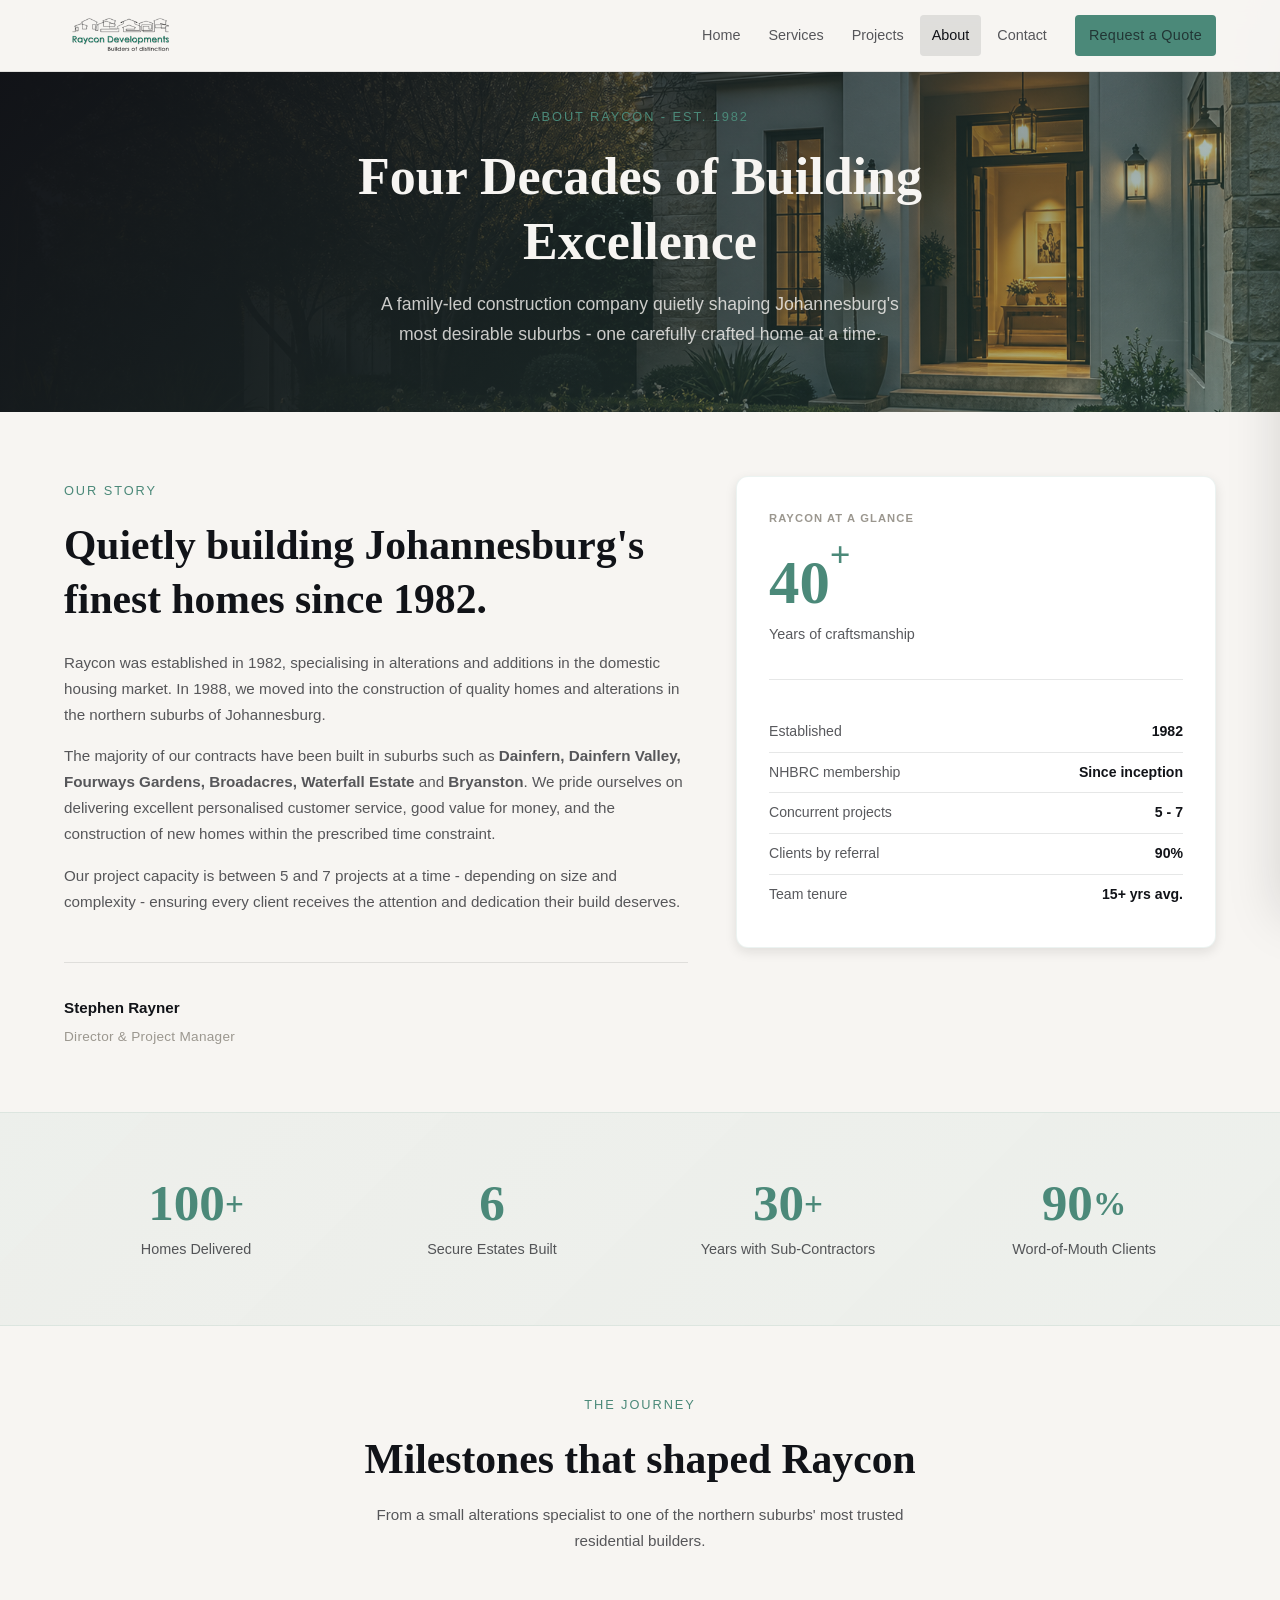
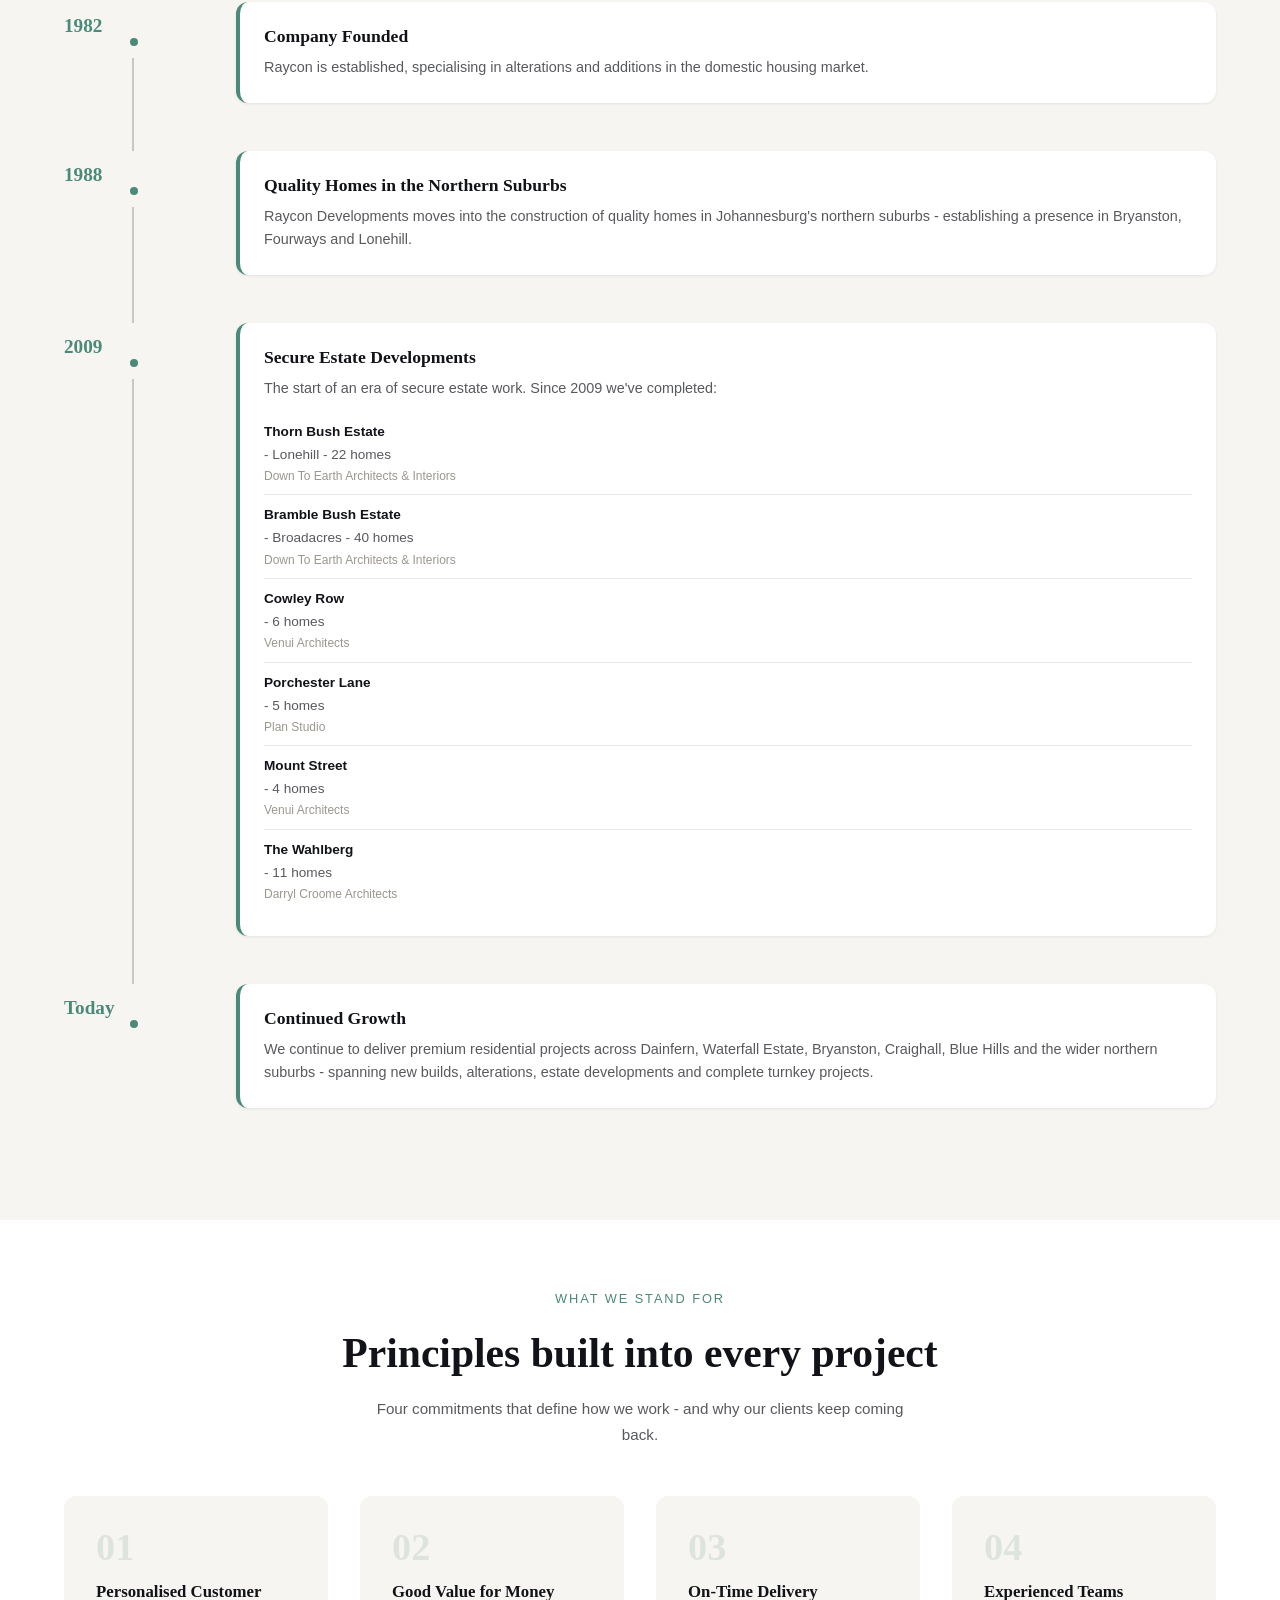
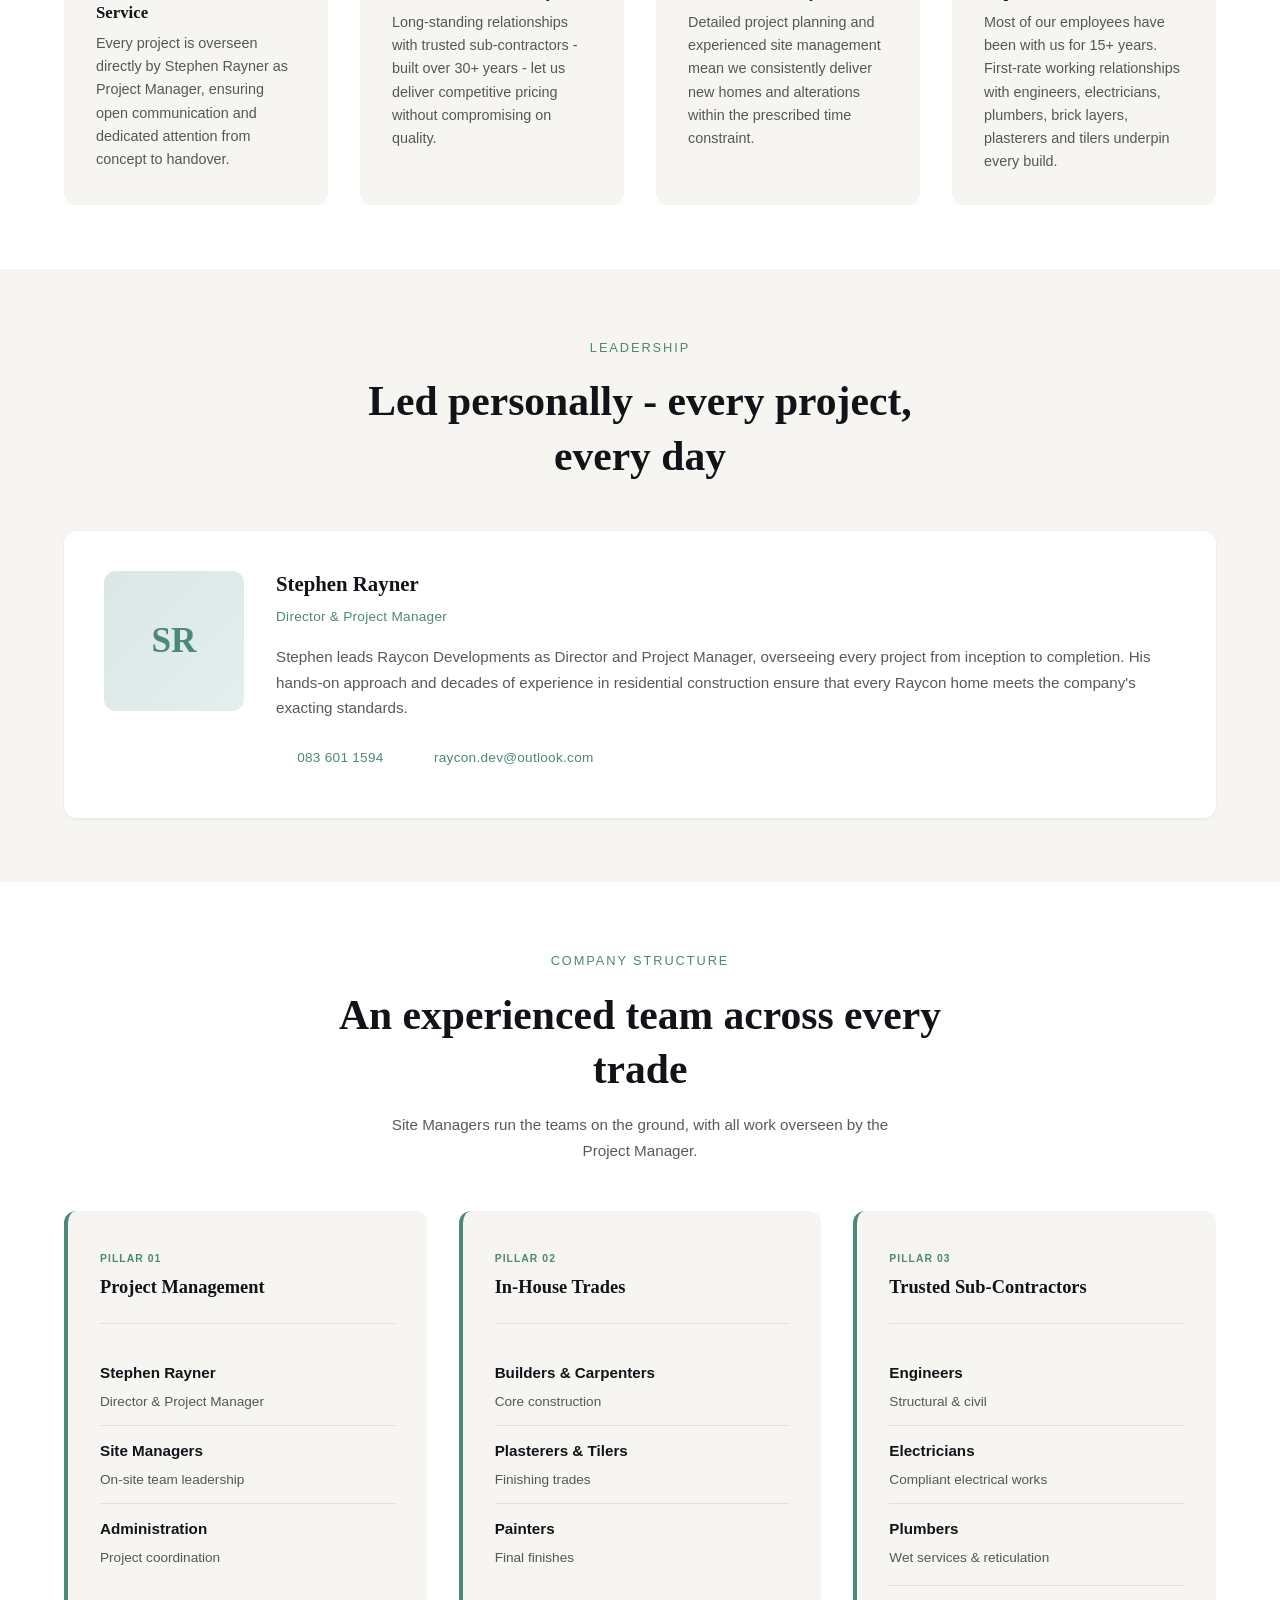
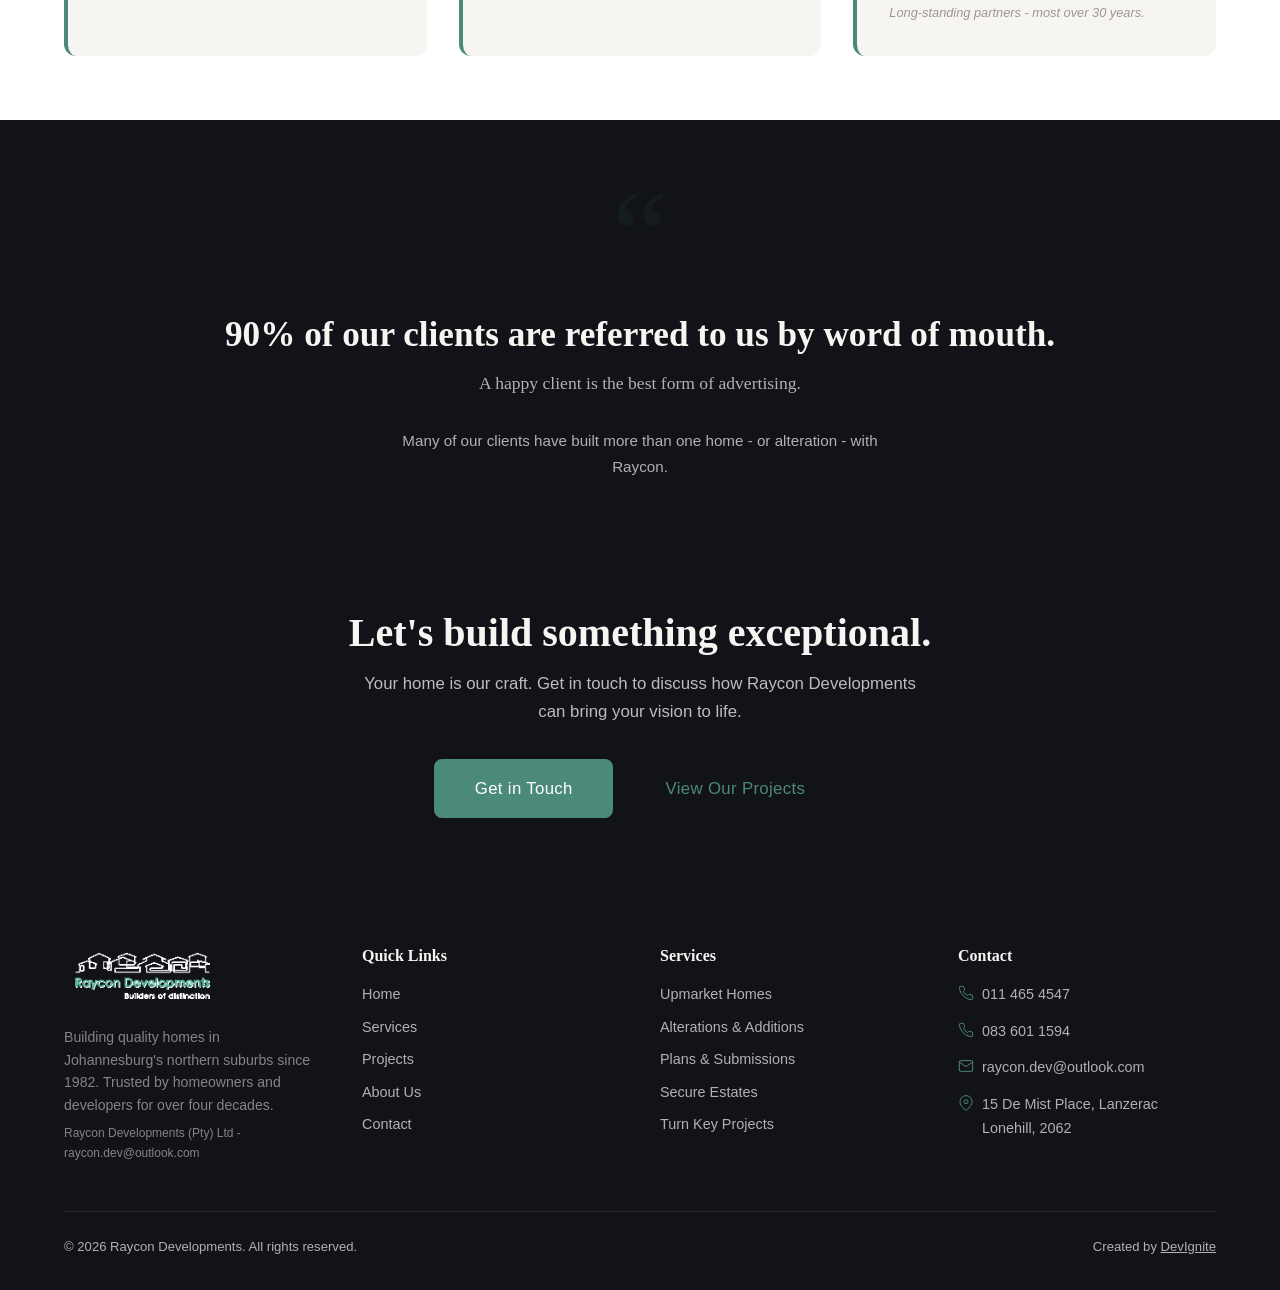
==== commit 8d25b75c: "couple more changes" ====
--- a/about.html
+++ b/about.html
@@ -339,7 +339,7 @@
       <div class="footer__grid">
         <div>
           <a href="index.html" class="logo" style="margin-bottom:var(--sp-4)">
-            <img src="assets/img/Raycon-logo.png" alt="Raycon Developments" class="logo__image">
+            <img src="assets/img/Raycon-logo-white-green.png" alt="Raycon Developments" class="logo__image footer__logo-image">
           </a>
           <p class="footer__credibility">Building quality homes in Johannesburg's northern suburbs since 1982. Trusted by homeowners and developers for over four decades.</p>
           <p class="footer__credibility" style="font-size:.75rem;margin-top:var(--sp-2)">Raycon Developments (Pty) Ltd - <a href="mailto:raycon.dev@outlook.com" style="color:inherit">raycon.dev@outlook.com</a></p>
--- a/assets/css/styles.css
+++ b/assets/css/styles.css
@@ -302,6 +302,18 @@
   box-shadow: var(--shadow-md);
 }
 
+.btn--outline-light {
+  background: transparent;
+  color: var(--clr-offwhite);
+  border-color: rgba(247,245,242,.72);
+}
+.btn--outline-light:hover {
+  background: var(--clr-offwhite);
+  border-color: var(--clr-offwhite);
+  color: var(--clr-charcoal);
+  transform: translateY(-1px);
+}
+
 .btn--sm { padding: .55rem 1.2rem; font-size: .85rem; }
 .btn--lg { padding: 1rem 2.4rem; font-size: 1.05rem; }
 
@@ -550,6 +562,9 @@
   width: auto;
   display: block;
 }
+.logo__image--home {
+  height: 58px;
+}
 .logo__mark {
   width: 38px;
   height: 38px;
@@ -583,6 +598,10 @@
 @media (max-width: 600px) {
   .logo__image {
     height: 40px;
+  }
+
+  .logo__image--home {
+    height: 48px;
   }
 }
 
@@ -768,15 +787,27 @@
   position: absolute;
   inset: 0;
   background:
-    linear-gradient(135deg, rgba(17,19,24,.85), rgba(17,19,24,.6)),
+    linear-gradient(135deg, rgba(17,19,24,var(--hero-overlay-start, .85)), rgba(17,19,24,var(--hero-overlay-end, .6))),
     var(--hero-bg-image, url('data:image/svg+xml,<svg xmlns="http://www.w3.org/2000/svg" width="600" height="600"><rect fill="%23222" width="600" height="600"/><g fill="%23333"><rect x="0" y="0" width="300" height="300"/><rect x="300" y="300" width="300" height="300"/></g></svg>'));
   background-size: cover;
   background-position: center;
 }
 
-.hero__bg--home { --hero-bg-image: url('../img/hero-home.png'); }
-.hero__bg--services { --hero-bg-image: url('../img/hero-services.png'); }
-.hero__bg--projects { --hero-bg-image: url('../img/hero-projects.png'); }
+.hero__bg--home {
+  --hero-bg-image: url('../img/hero-home.png');
+  --hero-overlay-start: .56;
+  --hero-overlay-end: .34;
+}
+.hero__bg--services {
+  --hero-bg-image: url('../img/hero-services.png');
+  --hero-overlay-start: .58;
+  --hero-overlay-end: .36;
+}
+.hero__bg--projects {
+  --hero-bg-image: url('../img/hero-projects.png');
+  --hero-overlay-start: .58;
+  --hero-overlay-end: .36;
+}
 .hero__bg--about { --hero-bg-image: url('../img/hero-about.png'); }
 .hero__bg--contact { --hero-bg-image: url('../img/hero-contact.png'); }
 .hero__content {
@@ -867,6 +898,122 @@
   font-size: .82rem;
   color: var(--clr-mid-grey);
   margin-top: var(--sp-1);
+}
+
+/* ---------- Cambridge Road Spotlight ---------- */
+.project-spotlight {
+  background: #050505;
+  color: var(--clr-offwhite);
+  padding: clamp(4rem, 8vw, 7rem) 0;
+  overflow: hidden;
+}
+
+.project-spotlight__inner {
+  display: grid;
+  grid-template-columns: minmax(260px, .78fr) minmax(320px, 1fr);
+  align-items: center;
+  gap: clamp(2.5rem, 6vw, 5.5rem);
+}
+
+.project-spotlight__media {
+  margin: 0;
+}
+
+.project-spotlight__media img {
+  width: min(100%, 520px);
+  margin-inline: auto;
+  box-shadow: 0 26px 70px rgba(0,0,0,.42);
+}
+
+.project-spotlight__content {
+  max-width: 620px;
+}
+
+.project-spotlight__label {
+  display: inline-block;
+  margin-bottom: var(--sp-4);
+  color: var(--clr-accent-light);
+  font-size: .78rem;
+  font-weight: var(--fw-bold);
+  letter-spacing: .13em;
+  text-transform: uppercase;
+}
+
+.project-spotlight h2 {
+  color: var(--clr-white);
+  font-size: clamp(2rem, 4.5vw, 3.6rem);
+  max-width: 10ch;
+}
+
+.project-spotlight p {
+  max-width: 560px;
+  margin-top: var(--sp-5);
+  color: rgba(247,245,242,.72);
+  font-size: 1.08rem;
+  line-height: 1.75;
+}
+
+.project-spotlight__facts {
+  display: grid;
+  grid-template-columns: repeat(3, minmax(0, 1fr));
+  gap: var(--sp-5);
+  margin: var(--sp-7) 0;
+  padding: var(--sp-5) 0;
+  border-block: 1px solid rgba(247,245,242,.16);
+}
+
+.project-spotlight__facts div {
+  min-width: 0;
+}
+
+.project-spotlight__facts dt {
+  color: rgba(247,245,242,.5);
+  font-size: .72rem;
+  font-weight: var(--fw-bold);
+  letter-spacing: .1em;
+  text-transform: uppercase;
+}
+
+.project-spotlight__facts dd {
+  margin-top: var(--sp-2);
+  color: var(--clr-white);
+  font-family: var(--ff-heading);
+  font-size: clamp(1.1rem, 2vw, 1.45rem);
+  line-height: 1.25;
+}
+
+@media (max-width: 900px) {
+  .project-spotlight__inner {
+    grid-template-columns: 1fr;
+  }
+
+  .project-spotlight__content {
+    order: -1;
+  }
+
+  .project-spotlight h2 {
+    max-width: 13ch;
+  }
+
+  .project-spotlight__media img {
+    width: min(100%, 440px);
+  }
+}
+
+@media (max-width: 640px) {
+  .project-spotlight {
+    padding: var(--sp-8) 0;
+  }
+
+  .project-spotlight__facts {
+    grid-template-columns: 1fr;
+    gap: var(--sp-4);
+  }
+
+  .project-spotlight .btn-group,
+  .project-spotlight .btn {
+    width: 100%;
+  }
 }
 
 /* ---------- Timeline ---------- */
@@ -1790,6 +1937,9 @@
   gap: var(--sp-7);
   margin-bottom: var(--sp-8);
 }
+.footer__logo-image {
+  height: 64px;
+}
 .footer__links { display: grid; gap: var(--sp-2); }
 .footer__links a { font-size: .9rem; }
 .footer__contact-item {
@@ -1819,6 +1969,12 @@
   color: rgba(247,245,242,.5);
   line-height: 1.6;
   max-width: 360px;
+}
+
+@media (max-width: 600px) {
+  .footer__logo-image {
+    height: 58px;
+  }
 }
 
 /* ---------- Lazy images ---------- */
